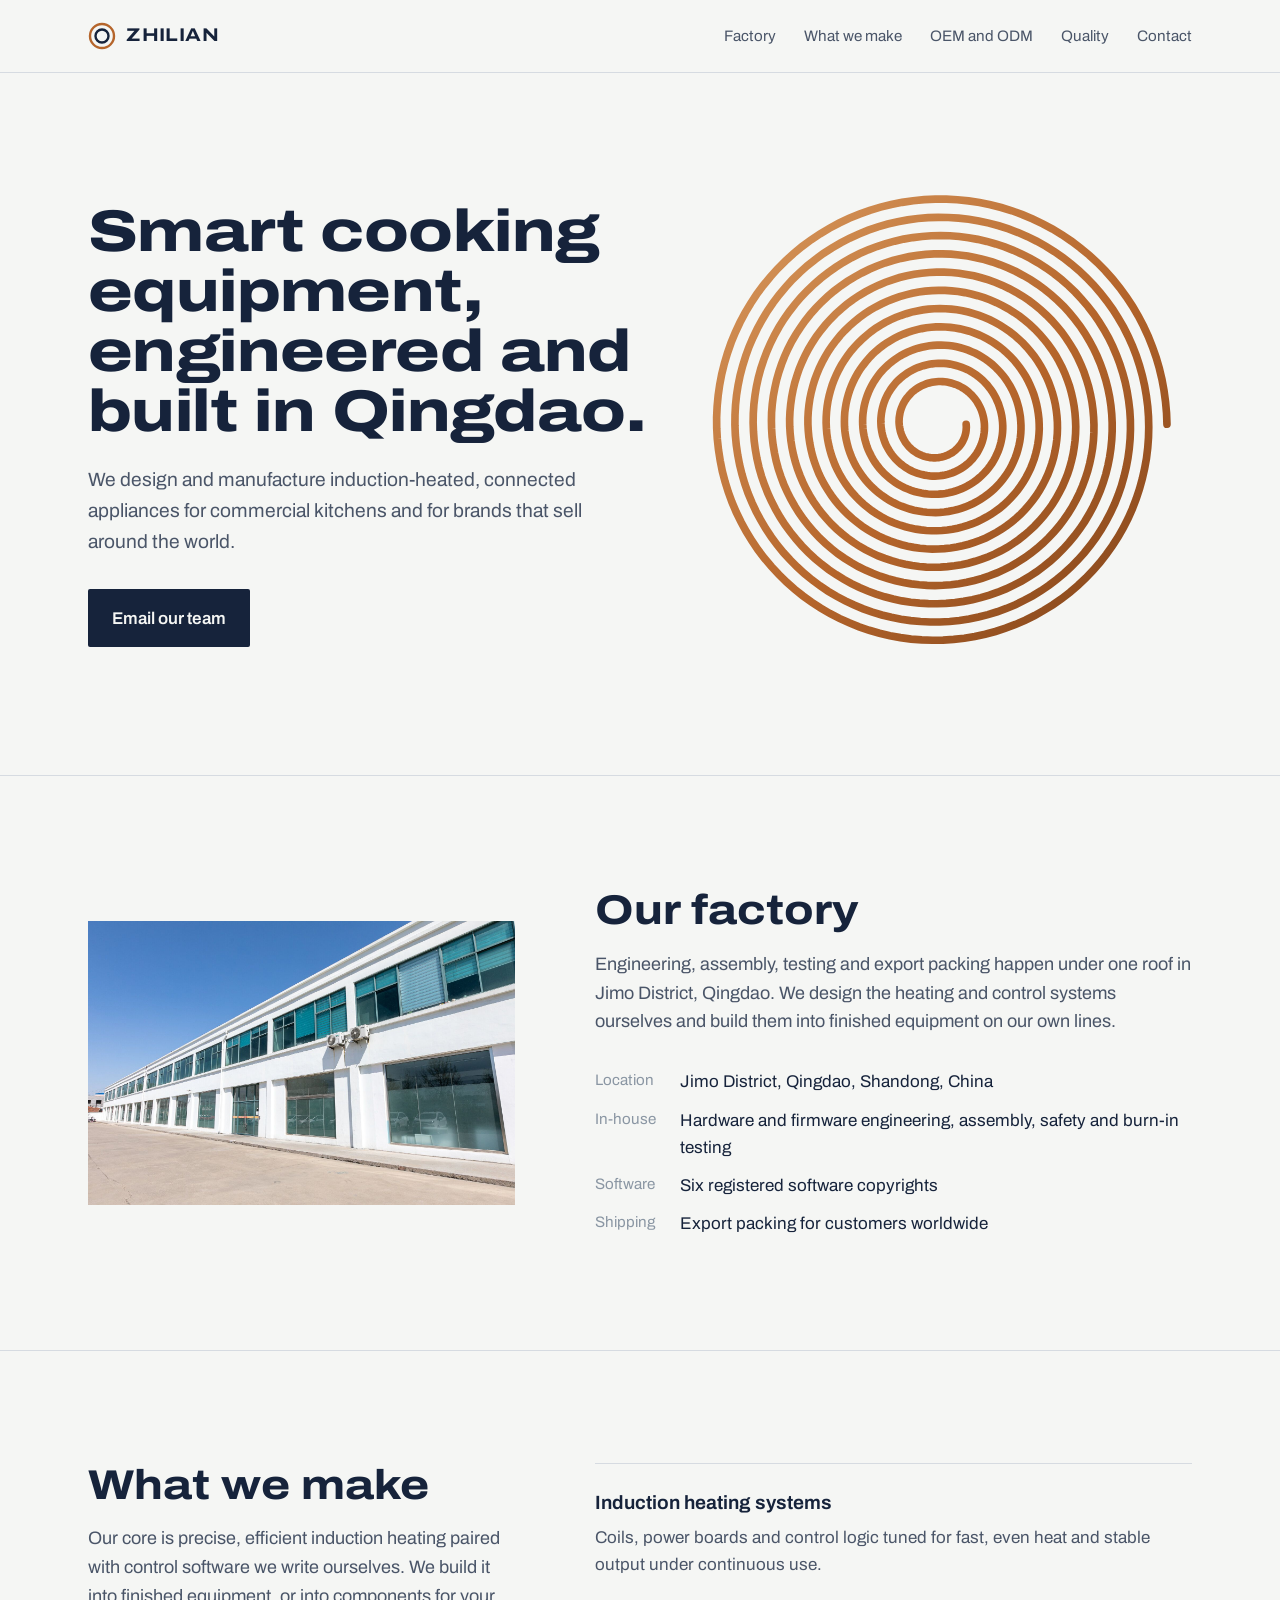
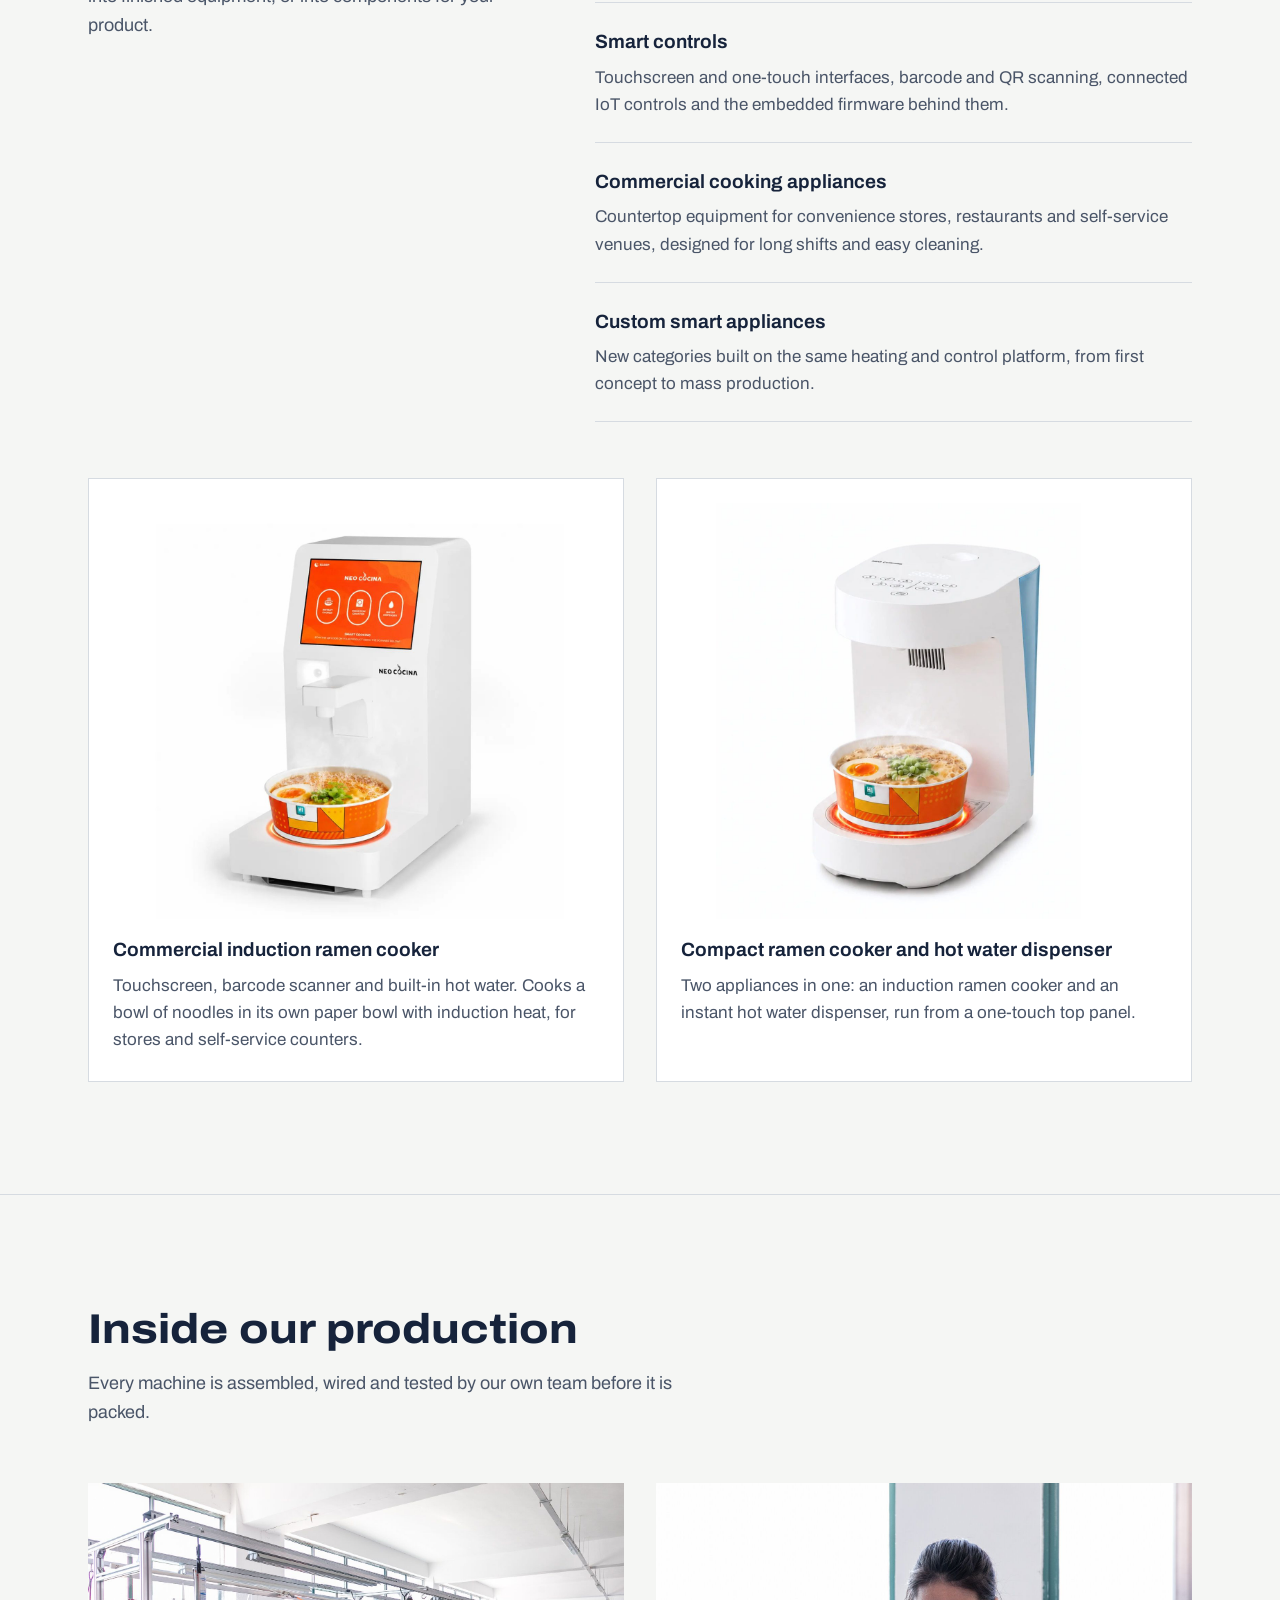
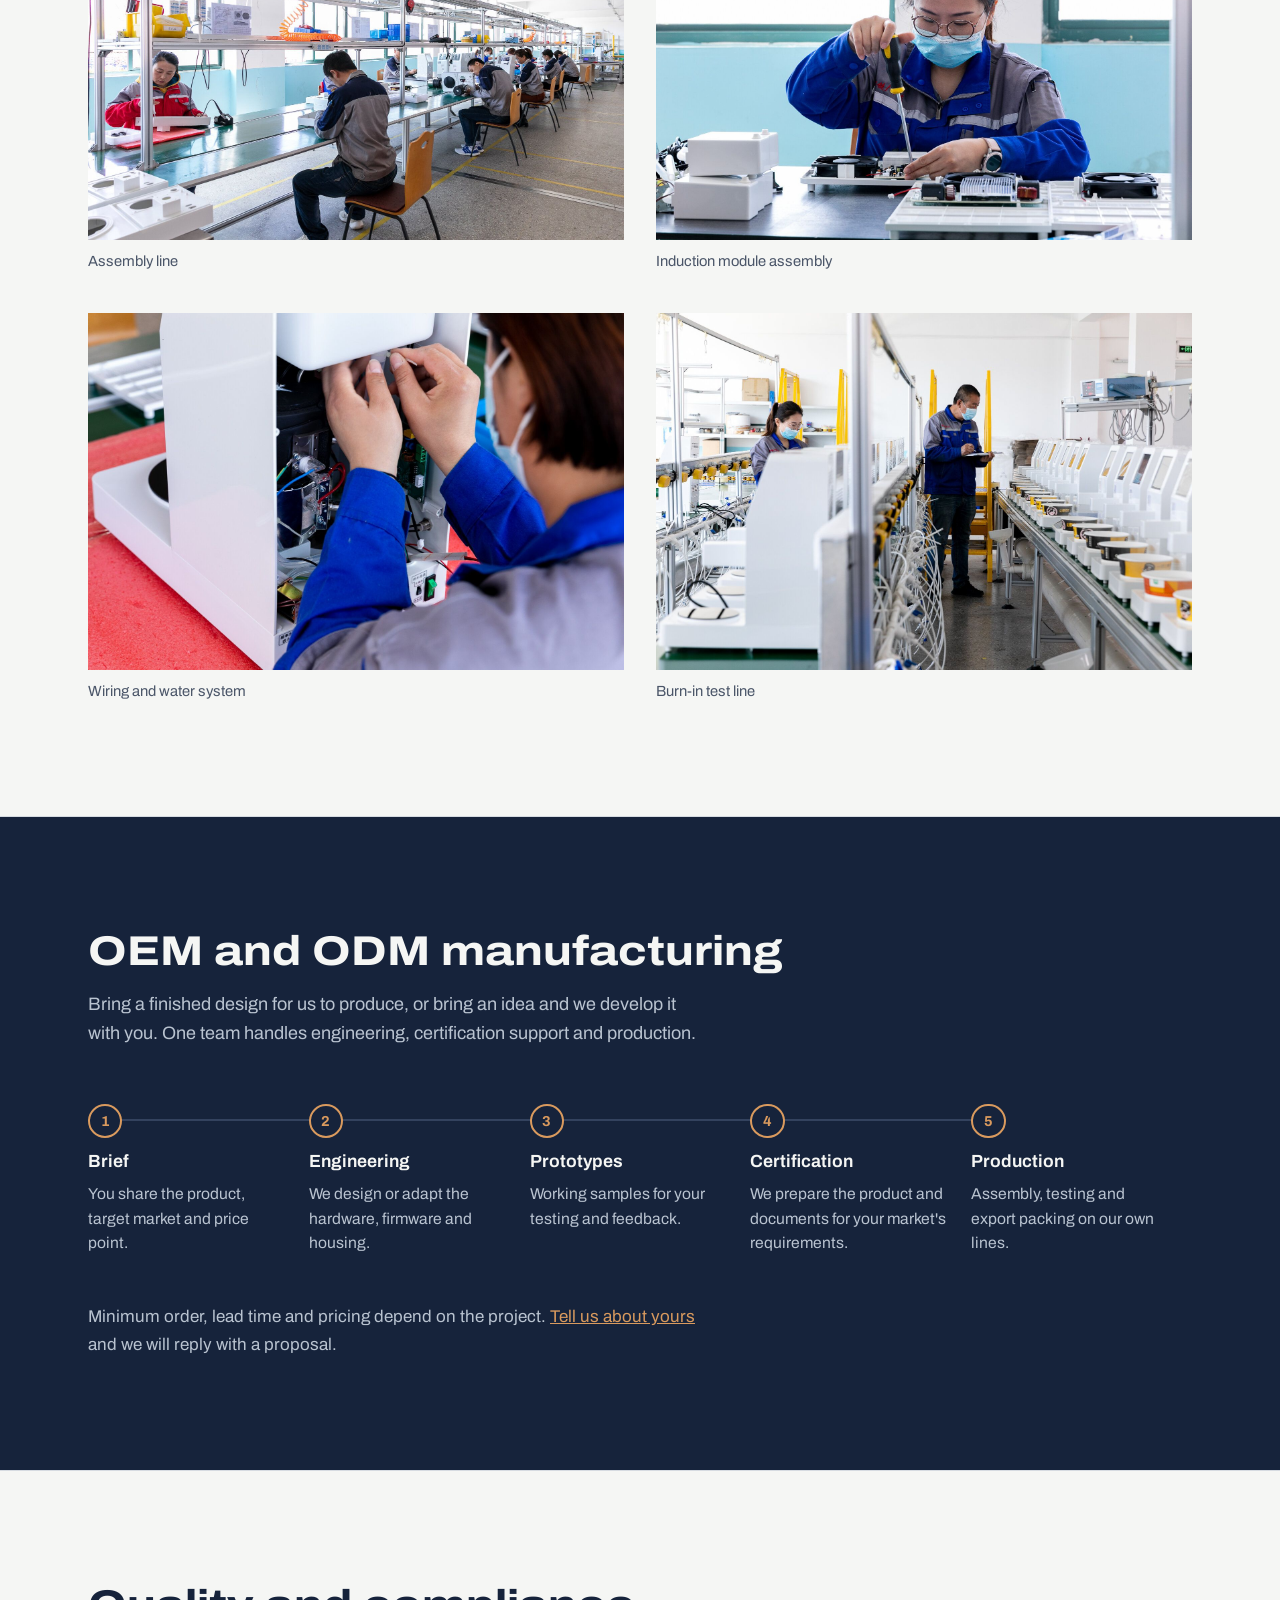
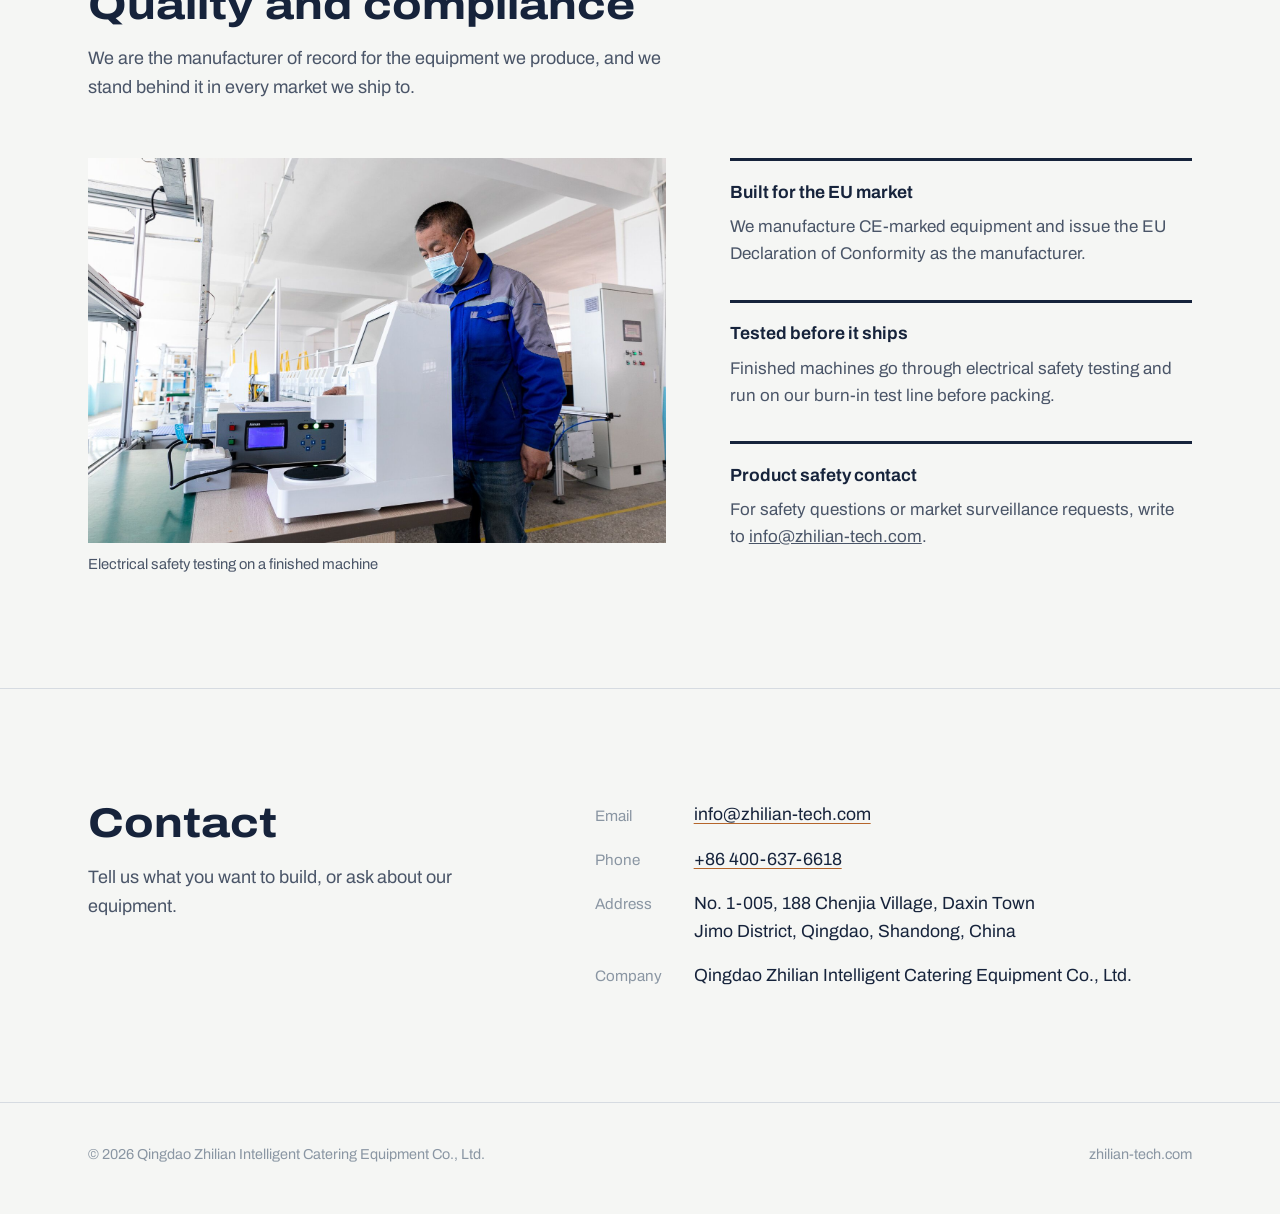
==== index.html @ d7919082 "Add factory, product and production photos; real address and phone Co-Authored-By: Claude Opus 5.5 <" ====
<!DOCTYPE html>
<html lang="en">
<head>
<meta charset="utf-8">
<meta name="viewport" content="width=device-width, initial-scale=1">
<title>Qingdao Zhilian | Smart cooking equipment manufacturer, OEM and ODM</title>
<meta name="description" content="Qingdao Zhilian designs and manufactures induction-heated, connected cooking equipment, with OEM and ODM production for brands worldwide.">
<link rel="icon" href="assets/favicon.svg" type="image/svg+xml">
<link rel="preload" href="assets/archivo-latin-wdth-normal.woff2" as="font" type="font/woff2" crossorigin>
<style>
@font-face{
  font-family:"Archivo";
  src:url("assets/archivo-latin-wdth-normal.woff2") format("woff2");
  font-weight:100 900; font-stretch:62% 125%; font-display:swap;
}
:root{
  --paper:#F5F6F4;
  --ink:#16233B;
  --ink-soft:#4A5568;
  --steel:#8A96A3;
  --line:#D6DBE1;
  --copper:#B5652B;
  --copper-light:#D99A5E;
  --measure:38rem;
}
*{box-sizing:border-box}
html{-webkit-text-size-adjust:100%}
body{
  margin:0; background:var(--paper); color:var(--ink);
  font-family:"Archivo",system-ui,sans-serif; font-size:1.0625rem; line-height:1.6;
  font-stretch:100%;
}
a{color:inherit}
a:focus-visible,button:focus-visible{outline:3px solid var(--copper); outline-offset:3px}
.wrap{max-width:72rem; margin:0 auto; padding:0 1.5rem}

/* header */
.site-head{border-bottom:1px solid var(--line)}
.site-head .wrap{display:flex; align-items:center; justify-content:space-between; gap:1rem; min-height:4.5rem}
.mark{display:flex; align-items:center; gap:.65rem; text-decoration:none; font-weight:700; font-stretch:118%; font-size:1.15rem; letter-spacing:.02em}
.mark svg{width:28px; height:28px}
.nav{display:flex; gap:1.75rem; font-size:.95rem}
.nav a{text-decoration:none; color:var(--ink-soft)}
.nav a:hover{color:var(--ink)}
@media (max-width:720px){ .nav{display:none} }

/* hero */
.hero{position:relative; overflow:hidden; border-bottom:1px solid var(--line)}
.hero .wrap{display:grid; grid-template-columns:minmax(0,1.1fr) minmax(0,1fr); align-items:center; gap:2rem; min-height:clamp(30rem,78vh,44rem); padding-top:3rem; padding-bottom:3rem}
.hero h1{
  margin:0 0 1.5rem; font-weight:800; font-stretch:122%;
  font-size:clamp(2.4rem,4.6vw,3.7rem); line-height:1.02; letter-spacing:-.01em;
}
.hero p{margin:0 0 2rem; max-width:31rem; font-size:1.2rem; color:var(--ink-soft)}
.btn{
  display:inline-block; padding:.95rem 1.5rem; background:var(--ink); color:var(--paper);
  text-decoration:none; font-weight:600; border-radius:2px;
}
.btn:hover{background:#0F1A2E}
.coil{width:100%; max-width:34rem; justify-self:end; aspect-ratio:1}
.coil path{stroke-dasharray:var(--len); stroke-dashoffset:0}
@media (prefers-reduced-motion:no-preference){
  .coil path{animation:wind 2.6s cubic-bezier(.6,.05,.25,1) both}
  @keyframes wind{from{stroke-dashoffset:var(--len)}}
}
@media (max-width:820px){
  .hero .wrap{grid-template-columns:1fr; min-height:0; padding-top:2.5rem}
  .coil{order:-1; max-width:15rem; justify-self:start}
}

/* sections */
section.block{padding:clamp(4rem,9vw,7rem) 0; border-bottom:1px solid var(--line)}
h2{margin:0 0 1rem; font-weight:750; font-stretch:115%; font-size:clamp(1.8rem,3.4vw,2.6rem); line-height:1.1}
.lede{margin:0; max-width:var(--measure); color:var(--ink-soft); font-size:1.125rem}
.split{display:grid; grid-template-columns:minmax(0,1fr) minmax(0,1.4fr); gap:3rem 5rem}
@media (max-width:820px){ .split{grid-template-columns:1fr} }

/* what we make */
.areas{list-style:none; margin:0; padding:0}
.areas li{padding:1.5rem 0; border-top:1px solid var(--line)}
.areas li:last-child{border-bottom:1px solid var(--line)}
.areas h3{margin:0 0 .35rem; font-size:1.2rem; font-weight:650}
.areas p{margin:0; color:var(--ink-soft); max-width:var(--measure)}

/* process: a real sequence, so it is numbered */
.dark{background:var(--ink); color:var(--paper); border-bottom:0}
.dark .lede{color:#B9C3D0}
.steps{list-style:none; counter-reset:s; margin:3.5rem 0 0; padding:0; display:grid; grid-template-columns:repeat(5,minmax(0,1fr)); gap:0}
.steps li{counter-increment:s; position:relative; padding:2.75rem 1.5rem 0 0}
.steps li::before{
  content:counter(s); position:absolute; top:0; left:0; width:1.9rem; height:1.9rem; border-radius:50%;
  border:2px solid var(--copper-light); color:var(--copper-light); font-weight:700; font-size:.9rem;
  display:grid; place-items:center; background:var(--ink); z-index:1;
}
.steps li::after{content:""; position:absolute; top:.95rem; left:1.9rem; right:0; height:2px; background:#33425E}
.steps li:last-child::after{display:none}
.steps h3{margin:0 0 .4rem; font-size:1.1rem; font-weight:650}
.steps p{margin:0; color:#B9C3D0; font-size:.98rem; line-height:1.55}
.note{margin:3rem 0 0; color:#B9C3D0; max-width:var(--measure)}
.note a{color:var(--copper-light)}
@media (max-width:900px){
  .steps{grid-template-columns:1fr}
  .steps li{padding:0 0 2rem 3.25rem}
  .steps li::after{top:1.9rem; left:.9rem; right:auto; width:2px; height:calc(100% - 1.9rem)}
}

/* quality */
.facts{display:grid; grid-template-columns:repeat(3,minmax(0,1fr)); gap:2.5rem; margin-top:3rem}
.facts div{border-top:3px solid var(--ink); padding-top:1.1rem}
.facts h3{margin:0 0 .4rem; font-size:1.1rem; font-weight:650}
.facts p{margin:0; color:var(--ink-soft)}
@media (max-width:820px){ .facts{grid-template-columns:1fr; gap:2rem} }

/* photos: every frame matches its source ratio, so nothing is cropped */
.photo{margin:0}
.photo img{display:block; width:100%; height:auto; aspect-ratio:3/2; object-fit:cover; background:#E3E7EB}
.photo figcaption{margin-top:.6rem; font-size:.92rem; color:var(--ink-soft)}
.site .split{align-items:center}
.kv{margin:2rem 0 0; display:grid; grid-template-columns:max-content 1fr; gap:.7rem 1.5rem; max-width:var(--measure)}
.kv dt{color:var(--steel); font-size:.95rem}
.kv dd{margin:0}

/* products */
.products{display:grid; grid-template-columns:repeat(2,minmax(0,1fr)); gap:2rem; margin-top:3.5rem}
.product{margin:0; background:#fff; border:1px solid var(--line); padding:1.5rem 1.5rem 1.75rem}
.product img{display:block; width:100%; height:auto; aspect-ratio:1/1; object-fit:contain; max-width:26rem; margin:0 auto}
.product h3{margin:1rem 0 .35rem; font-size:1.2rem; font-weight:650}
.product p{margin:0; color:var(--ink-soft)}
@media (max-width:720px){ .products{grid-template-columns:1fr} }

/* production gallery */
.gallery{display:grid; grid-template-columns:repeat(2,minmax(0,1fr)); gap:2.5rem 2rem; margin-top:3.5rem}
@media (max-width:720px){ .gallery{grid-template-columns:1fr; gap:2rem} }

.q-grid{display:grid; grid-template-columns:minmax(0,1.25fr) minmax(0,1fr); gap:3rem 4rem; margin-top:3.5rem; align-items:start}
.facts-stack{grid-template-columns:1fr; gap:2rem; margin-top:0}
@media (max-width:820px){ .q-grid{grid-template-columns:1fr} }

/* contact */
.contact dl{margin:0; display:grid; grid-template-columns:max-content 1fr; gap:1rem 2rem}
.contact dt{color:var(--steel); font-size:.95rem; padding-top:.15rem}
.contact dd{margin:0; font-size:1.1rem}
.contact dd a{text-decoration-color:var(--copper); text-underline-offset:3px}
.todo{background:#FFF3C4; padding:0 .25em; border-radius:2px}
@media (max-width:520px){ .contact dl{grid-template-columns:1fr; gap:.2rem} .contact dd{margin-bottom:1rem} }

.site-foot{padding:2.5rem 0 3rem; color:var(--steel); font-size:.9rem}
.site-foot .wrap{display:flex; flex-wrap:wrap; justify-content:space-between; gap:1rem}
</style>
</head>
<body>

<header class="site-head">
  <div class="wrap">
    <a class="mark" href="#top" aria-label="Zhilian home">
      <svg viewBox="0 0 28 28" aria-hidden="true"><circle cx="14" cy="14" r="12" fill="none" stroke="#B5652B" stroke-width="2.4"/><circle cx="14" cy="14" r="6.5" fill="none" stroke="#16233B" stroke-width="2.4"/></svg>
      ZHILIAN
    </a>
    <nav class="nav" aria-label="Main">
      <a href="#factory">Factory</a>
      <a href="#make">What we make</a>
      <a href="#oem">OEM and ODM</a>
      <a href="#quality">Quality</a>
      <a href="#contact">Contact</a>
    </nav>
  </div>
</header>

<main id="top">
  <section class="hero">
    <div class="wrap">
      <div>
        <h1>Smart cooking equipment, engineered and built in Qingdao.</h1>
        <p>We design and manufacture induction-heated, connected appliances for commercial kitchens and for brands that sell around the world.</p>
        <a class="btn" href="mailto:info@zhilian-tech.com?subject=Project%20inquiry">Email our team</a>
      </div>
      <svg class="coil" viewBox="0 0 600 600" role="img" aria-label="Copper induction coil">
        <defs>
          <linearGradient id="cu" x1="0" y1="0" x2="1" y2="1">
            <stop offset="0" stop-color="#D99A5E"/><stop offset=".55" stop-color="#B5652B"/><stop offset="1" stop-color="#7E4219"/>
          </linearGradient>
        </defs>
        <path d="M334.0 300.0 L334.1 301.7 L334.2 303.4 L334.1 305.1 L334.0 306.8 L333.8 308.5 L333.5 310.2 L333.1 311.9 L332.6 313.6 L332.1 315.3 L331.4 316.9 L330.7 318.5 L329.9 320.1 L329.0 321.7 L328.0 323.2 L327.0 324.6 L325.8 326.1 L324.6 327.4 L323.3 328.7 L322.0 330.0 L320.6 331.2 L319.1 332.3 L317.6 333.4 L316.0 334.3 L314.3 335.2 L312.6 336.1 L310.9 336.8 L309.1 337.5 L307.3 338.0 L305.4 338.5 L303.5 338.9 L301.6 339.2 L299.6 339.4 L297.7 339.5 L295.7 339.5 L293.8 339.4 L291.8 339.2 L289.8 338.9 L287.9 338.5 L285.9 338.1 L284.0 337.5 L282.1 336.8 L280.2 336.0 L278.4 335.1 L276.6 334.2 L274.8 333.1 L273.1 331.9 L271.4 330.7 L269.8 329.4 L268.3 327.9 L266.8 326.5 L265.4 324.9 L264.1 323.2 L262.8 321.5 L261.7 319.7 L260.6 317.9 L259.6 316.0 L258.7 314.0 L257.9 312.0 L257.2 310.0 L256.6 307.9 L256.1 305.7 L255.7 303.6 L255.4 301.4 L255.2 299.2 L255.1 297.0 L255.2 294.7 L255.3 292.5 L255.6 290.3 L256.0 288.1 L256.4 285.8 L257.0 283.7 L257.7 281.5 L258.6 279.3 L259.5 277.2 L260.5 275.2 L261.6 273.2 L262.9 271.2 L264.2 269.3 L265.7 267.5 L267.2 265.7 L268.8 264.0 L270.5 262.3 L272.3 260.8 L274.2 259.3 L276.1 258.0 L278.2 256.7 L280.3 255.5 L282.4 254.4 L284.6 253.5 L286.9 252.6 L289.2 251.8 L291.6 251.2 L294.0 250.7 L296.4 250.3 L298.9 250.0 L301.4 249.8 L303.8 249.8 L306.3 249.9 L308.8 250.1 L311.3 250.4 L313.8 250.9 L316.3 251.5 L318.7 252.2 L321.1 253.0 L323.5 253.9 L325.8 255.0 L328.1 256.2 L330.3 257.5 L332.5 258.9 L334.6 260.4 L336.6 262.1 L338.5 263.8 L340.4 265.6 L342.2 267.6 L343.9 269.6 L345.5 271.7 L347.0 273.9 L348.3 276.2 L349.6 278.5 L350.8 280.9 L351.8 283.4 L352.7 286.0 L353.5 288.5 L354.2 291.2 L354.7 293.8 L355.1 296.5 L355.4 299.3 L355.5 302.0 L355.5 304.7 L355.4 307.5 L355.1 310.3 L354.7 313.0 L354.2 315.7 L353.5 318.5 L352.7 321.1 L351.7 323.8 L350.6 326.4 L349.4 328.9 L348.1 331.4 L346.6 333.9 L345.0 336.2 L343.3 338.5 L341.5 340.7 L339.5 342.8 L337.5 344.9 L335.3 346.8 L333.0 348.6 L330.7 350.3 L328.2 351.9 L325.7 353.4 L323.1 354.8 L320.4 356.0 L317.7 357.1 L314.9 358.1 L312.1 358.9 L309.2 359.6 L306.2 360.1 L303.3 360.5 L300.3 360.8 L297.3 360.9 L294.2 360.9 L291.2 360.7 L288.2 360.3 L285.2 359.8 L282.2 359.2 L279.3 358.4 L276.3 357.5 L273.5 356.4 L270.6 355.2 L267.9 353.8 L265.2 352.3 L262.5 350.6 L260.0 348.8 L257.5 346.9 L255.1 344.9 L252.8 342.7 L250.6 340.5 L248.6 338.1 L246.6 335.6 L244.8 333.0 L243.1 330.3 L241.5 327.5 L240.0 324.7 L238.7 321.7 L237.6 318.7 L236.6 315.7 L235.7 312.6 L235.0 309.4 L234.4 306.2 L234.0 303.0 L233.8 299.7 L233.7 296.4 L233.8 293.1 L234.1 289.9 L234.5 286.6 L235.1 283.3 L235.8 280.1 L236.7 276.9 L237.8 273.7 L239.0 270.6 L240.4 267.6 L241.9 264.6 L243.6 261.7 L245.4 258.8 L247.4 256.1 L249.5 253.4 L251.7 250.8 L254.1 248.4 L256.6 246.1 L259.2 243.9 L261.9 241.8 L264.8 239.8 L267.7 238.0 L270.7 236.3 L273.8 234.8 L277.0 233.4 L280.3 232.2 L283.6 231.2 L287.0 230.3 L290.5 229.6 L293.9 229.0 L297.4 228.6 L301.0 228.4 L304.5 228.4 L308.1 228.5 L311.6 228.8 L315.1 229.3 L318.6 230.0 L322.1 230.9 L325.6 231.9 L329.0 233.1 L332.3 234.4 L335.6 235.9 L338.8 237.6 L341.9 239.5 L345.0 241.5 L347.9 243.7 L350.7 246.0 L353.5 248.4 L356.1 251.0 L358.6 253.7 L360.9 256.6 L363.1 259.5 L365.2 262.6 L367.1 265.8 L368.9 269.1 L370.4 272.5 L371.9 275.9 L373.1 279.5 L374.2 283.1 L375.1 286.7 L375.9 290.4 L376.4 294.2 L376.8 297.9 L377.0 301.7 L377.0 305.5 L376.8 309.3 L376.4 313.2 L375.8 316.9 L375.0 320.7 L374.1 324.4 L372.9 328.1 L371.6 331.8 L370.1 335.3 L368.4 338.8 L366.6 342.2 L364.5 345.6 L362.3 348.8 L360.0 351.9 L357.5 354.9 L354.8 357.8 L352.0 360.6 L349.0 363.2 L346.0 365.7 L342.8 368.0 L339.4 370.2 L336.0 372.2 L332.4 374.1 L328.8 375.7 L325.1 377.2 L321.3 378.5 L317.4 379.7 L313.5 380.6 L309.5 381.3 L305.5 381.9 L301.5 382.2 L297.4 382.3 L293.3 382.3 L289.3 382.0 L285.2 381.6 L281.2 380.9 L277.1 380.0 L273.2 379.0 L269.2 377.7 L265.4 376.2 L261.6 374.6 L257.9 372.7 L254.2 370.7 L250.7 368.5 L247.3 366.1 L244.0 363.6 L240.8 360.8 L237.7 358.0 L234.8 354.9 L232.0 351.7 L229.4 348.4 L227.0 345.0 L224.7 341.4 L222.6 337.7 L220.7 333.9 L218.9 330.0 L217.4 326.0 L216.1 322.0 L214.9 317.8 L214.0 313.6 L213.2 309.4 L212.7 305.1 L212.4 300.8 L212.3 296.5 L212.4 292.1 L212.7 287.8 L213.3 283.5 L214.0 279.2 L215.0 274.9 L216.2 270.7 L217.6 266.5 L219.2 262.4 L221.0 258.4 L223.0 254.5 L225.2 250.6 L227.6 246.9 L230.2 243.3 L232.9 239.8 L235.9 236.4 L239.0 233.2 L242.2 230.2 L245.6 227.3 L249.2 224.5 L252.9 222.0 L256.7 219.6 L260.7 217.4 L264.7 215.4 L268.9 213.6 L273.1 212.0 L277.5 210.6 L281.9 209.5 L286.4 208.5 L290.9 207.8 L295.4 207.3 L300.0 207.0 L304.6 206.9 L309.2 207.1 L313.8 207.5 L318.4 208.1 L322.9 209.0 L327.4 210.1 L331.9 211.4 L336.3 212.9 L340.6 214.7 L344.9 216.6 L349.0 218.8 L353.1 221.2 L357.0 223.7 L360.8 226.5 L364.5 229.5 L368.0 232.6 L371.3 236.0 L374.5 239.5 L377.6 243.1 L380.4 246.9 L383.1 250.9 L385.6 254.9 L387.8 259.1 L389.9 263.5 L391.8 267.9 L393.4 272.4 L394.8 277.0 L396.0 281.7 L396.9 286.4 L397.7 291.2 L398.1 296.0 L398.4 300.9 L398.4 305.7 L398.2 310.6 L397.7 315.5 L397.0 320.3 L396.0 325.1 L394.8 329.9 L393.4 334.6 L391.7 339.2 L389.8 343.8 L387.7 348.2 L385.4 352.6 L382.8 356.8 L380.0 360.9 L377.1 364.9 L373.9 368.8 L370.5 372.4 L367.0 376.0 L363.2 379.3 L359.3 382.5 L355.3 385.4 L351.1 388.2 L346.8 390.8 L342.3 393.1 L337.7 395.2 L333.0 397.2 L328.2 398.8 L323.4 400.3 L318.4 401.5 L313.4 402.4 L308.3 403.1 L303.3 403.6 L298.1 403.8 L293.0 403.7 L287.9 403.4 L282.8 402.9 L277.7 402.0 L272.6 401.0 L267.6 399.7 L262.7 398.1 L257.8 396.3 L253.0 394.3 L248.4 392.0 L243.8 389.5 L239.4 386.7 L235.0 383.7 L230.9 380.6 L226.9 377.2 L223.0 373.6 L219.4 369.8 L215.9 365.9 L212.6 361.7 L209.5 357.4 L206.7 353.0 L204.0 348.4 L201.6 343.6 L199.4 338.8 L197.4 333.8 L195.7 328.8 L194.3 323.6 L193.1 318.4 L192.1 313.1 L191.4 307.8 L191.0 302.4 L190.9 297.1 L191.0 291.7 L191.3 286.3 L192.0 280.9 L192.9 275.6 L194.1 270.3 L195.5 265.0 L197.2 259.8 L199.2 254.7 L201.4 249.7 L203.8 244.9 L206.5 240.1 L209.4 235.4 L212.6 231.0 L216.0 226.6 L219.6 222.4 L223.4 218.4 L227.4 214.6 L231.6 211.0 L236.0 207.6 L240.5 204.4 L245.3 201.5 L250.1 198.7 L255.1 196.2 L260.2 194.0 L265.4 192.0 L270.8 190.3 L276.2 188.8 L281.7 187.6 L287.2 186.6 L292.8 186.0 L298.5 185.6 L304.1 185.5 L309.8 185.7 L315.4 186.1 L321.1 186.9 L326.7 187.9 L332.2 189.2 L337.7 190.7 L343.1 192.6 L348.4 194.7 L353.6 197.0 L358.7 199.7 L363.7 202.5 L368.5 205.7 L373.2 209.0 L377.7 212.6 L382.1 216.5 L386.2 220.5 L390.2 224.7 L393.9 229.2 L397.4 233.8 L400.7 238.6 L403.8 243.6 L406.6 248.7 L409.1 253.9 L411.4 259.3 L413.5 264.8 L415.2 270.4 L416.7 276.1 L417.9 281.9 L418.8 287.7 L419.5 293.6 L419.8 299.5 L419.9 305.4 L419.6 311.3 L419.1 317.2 L418.2 323.1 L417.1 329.0 L415.7 334.7 L414.0 340.5 L412.0 346.1 L409.8 351.7 L407.2 357.1 L404.4 362.4 L401.4 367.6 L398.0 372.6 L394.5 377.4 L390.7 382.1 L386.6 386.6 L382.4 390.9 L377.9 395.0 L373.2 398.9 L368.3 402.5 L363.3 405.9 L358.0 409.0 L352.7 411.9 L347.1 414.5 L341.5 416.9 L335.7 418.9 L329.8 420.7 L323.9 422.2 L317.8 423.4 L311.8 424.3 L305.6 424.9 L299.4 425.2 L293.3 425.2 L287.1 424.9 L280.9 424.2 L274.8 423.3 L268.7 422.1 L262.6 420.5 L256.7 418.7 L250.8 416.6 L245.0 414.2 L239.4 411.5 L233.9 408.5 L228.5 405.2 L223.3 401.7 L218.3 397.9 L213.4 393.9 L208.8 389.6 L204.3 385.1 L200.1 380.4 L196.1 375.5 L192.4 370.3 L188.9 365.0 L185.7 359.6 L182.7 353.9 L180.0 348.1 L177.7 342.2 L175.6 336.2 L173.8 330.0 L172.3 323.8 L171.1 317.5 L170.2 311.1 L169.7 304.7 L169.4 298.2 L169.5 291.8 L169.9 285.3 L170.6 278.9 L171.6 272.5 L173.0 266.2 L174.7 259.9 L176.6 253.7 L178.9 247.6 L181.5 241.6 L184.4 235.8 L187.5 230.0 L191.0 224.5 L194.7 219.1 L198.7 213.9 L203.0 208.9 L207.5 204.1 L212.2 199.5 L217.2 195.2 L222.3 191.1 L227.7 187.2 L233.3 183.6 L239.0 180.3 L244.9 177.3 L251.0 174.6 L257.2 172.2 L263.5 170.1 L269.9 168.2 L276.4 166.8 L283.0 165.6 L289.7 164.7 L296.3 164.2 L303.1 164.0 L309.8 164.2 L316.5 164.7 L323.2 165.5 L329.8 166.6 L336.4 168.1 L342.9 169.9 L349.3 172.0 L355.7 174.5 L361.9 177.2 L367.9 180.3 L373.9 183.6 L379.6 187.3 L385.2 191.2 L390.6 195.4 L395.7 199.9 L400.7 204.6 L405.4 209.6 L409.8 214.8 L414.1 220.2 L418.0 225.9 L421.7 231.7 L425.0 237.7 L428.1 243.9 L430.9 250.2 L433.3 256.7 L435.5 263.3 L437.3 270.0 L438.8 276.7 L439.9 283.6 L440.7 290.5 L441.2 297.5 L441.3 304.4 L441.1 311.4 L440.5 318.4 L439.6 325.3 L438.3 332.2 L436.8 339.1 L434.8 345.8 L432.5 352.5 L430.0 359.0 L427.0 365.4 L423.8 371.7 L420.2 377.8 L416.4 383.8 L412.2 389.5 L407.8 395.1 L403.1 400.4 L398.2 405.5 L392.9 410.3 L387.5 414.9 L381.8 419.2 L375.9 423.3 L369.8 427.0 L363.5 430.4 L357.1 433.6 L350.5 436.4 L343.7 438.9 L336.9 441.0 L329.9 442.8 L322.9 444.3 L315.7 445.4 L308.5 446.2 L301.3 446.6 L294.1 446.7 L286.8 446.4 L279.6 445.7 L272.4 444.7 L265.3 443.3 L258.2 441.6 L251.2 439.5 L244.3 437.1 L237.5 434.3 L230.9 431.2 L224.4 427.8 L218.1 424.0 L212.0 420.0 L206.1 415.6 L200.4 411.0 L194.9 406.0 L189.7 400.8 L184.7 395.4 L180.0 389.7 L175.6 383.7 L171.5 377.6 L167.6 371.2 L164.1 364.7 L160.9 358.0 L158.1 351.1 L155.6 344.1 L153.4 336.9 L151.6 329.7 L150.2 322.4 L149.1 315.0 L148.4 307.5 L148.0 300.0 L148.0 292.5 L148.4 285.0 L149.2 277.5 L150.3 270.0 L151.8 262.7 L153.7 255.3 L155.9 248.1 L158.5 241.0 L161.4 234.0 L164.7 227.2 L168.3 220.5 L172.2 214.0 L176.5 207.7 L181.1 201.6 L185.9 195.7 L191.1 190.1 L196.5 184.8 L202.3 179.7 L208.2 174.8 L214.4 170.3 L220.8 166.1 L227.4 162.2 L234.3 158.7 L241.3 155.4 L248.4 152.6 L255.7 150.0 L263.1 147.9 L270.6 146.1 L278.2 144.6 L285.9 143.6 L293.7 142.9 L301.4 142.6 L309.2 142.7 L317.0 143.2 L324.7 144.0 L332.4 145.3 L340.0 146.9 L347.6 148.9 L355.1 151.3 L362.4 154.0 L369.6 157.1 L376.6 160.6 L383.5 164.4 L390.2 168.6 L396.7 173.0 L402.9 177.8 L409.0 182.9 L414.7 188.3 L420.2 194.0 L425.4 200.0 L430.3 206.2 L435.0 212.6 L439.3 219.3 L443.2 226.2 L446.8 233.3 L450.1 240.6 L453.0 248.0 L455.6 255.6 L457.7 263.3 L459.5 271.1 L460.9 278.9 L461.9 286.9 L462.5 294.9 L462.8 302.9 L462.6 311.0 L462.0 319.0 L461.0 327.0 L459.7 334.9 L457.9 342.8 L455.8 350.6 L453.3 358.3 L450.3 365.9 L447.1 373.3 L443.4 380.5 L439.4 387.6 L435.1 394.5 L430.4 401.1 L425.3 407.5 L420.0 413.7 L414.4 419.6 L408.4 425.2 L402.2 430.6 L395.8 435.6 L389.0 440.3 L382.1 444.7 L374.9 448.7 L367.6 452.4 L360.0 455.7 L352.3 458.6 L344.5 461.1 L336.5 463.3 L328.4 465.1 L320.3 466.4 L312.0 467.4 L303.8 468.0 L295.5 468.1 L287.2 467.9 L278.9 467.2 L270.6 466.1 L262.4 464.6 L254.3 462.7 L246.3 460.4 L238.4 457.7 L230.6 454.7 L223.0 451.2 L215.5 447.4 L208.2 443.2 L201.2 438.6 L194.4 433.7 L187.8 428.4 L181.5 422.9 L175.4 417.0 L169.7 410.8 L164.2 404.3 L159.1 397.6 L154.3 390.6 L149.9 383.4 L145.8 376.0 L142.1 368.3 L138.8 360.5 L135.8 352.5 L133.2 344.4 L131.1 336.2 L129.3 327.8 L128.0 319.4 L127.1 310.9 L126.6 302.3 L126.5 293.8 L126.9 285.2 L127.7 276.7 L128.9 268.1 L130.5 259.7 L132.5 251.3 L135.0 243.1 L137.8 234.9 L141.1 226.9 L144.7 219.1 L148.7 211.5 L153.2 204.0 L157.9 196.8 L163.1 189.8 L168.6 183.1 L174.4 176.6 L180.5 170.4 L186.9 164.6 L193.6 159.0 L200.6 153.8 L207.9 148.9 L215.4 144.4 L223.1 140.3 L231.0 136.5 L239.1 133.1 L247.3 130.2 L255.7 127.6 L264.3 125.5 L272.9 123.8 L281.6 122.5 L290.4 121.6 L299.2 121.2 L308.0 121.2 L316.9 121.7 L325.7 122.5 L334.4 123.9 L343.1 125.6 L351.7 127.8 L360.2 130.4 L368.6 133.4 L376.8 136.8 L384.8 140.7 L392.7 144.9 L400.3 149.5 L407.7 154.5 L414.8 159.9 L421.7 165.6 L428.3 171.7 L434.6 178.0 L440.6 184.7 L446.3 191.7 L451.6 199.0 L456.5 206.5 L461.1 214.2 L465.3 222.2 L469.1 230.4 L472.5 238.8 L475.4 247.3 L478.0 256.0 L480.1 264.8 L481.8 273.7 L483.0 282.7 L483.8 291.7 L484.2 300.8 L484.1 309.9 L483.6 319.0 L482.6 328.1 L481.1 337.1 L479.2 346.0 L476.9 354.9 L474.1 363.6 L470.9 372.2 L467.3 380.6 L463.3 388.8 L458.9 396.9 L454.0 404.7 L448.8 412.2 L443.2 419.6 L437.3 426.6 L431.0 433.3 L424.3 439.8 L417.4 445.9 L410.2 451.6 L402.6 457.0 L394.8 462.0 L386.8 466.7 L378.5 470.9 L370.1 474.7 L361.4 478.1 L352.6 481.1 L343.7 483.6 L334.6 485.7 L325.4 487.4 L316.1 488.6 L306.8 489.3 L297.4 489.6 L288.1 489.4 L278.7 488.7 L269.4 487.6 L260.2 486.0 L251.0 484.0 L241.9 481.5 L233.0 478.6 L224.2 475.2 L215.5 471.4 L207.1 467.2 L198.9 462.6 L190.9 457.5 L183.1 452.1 L175.7 446.2 L168.5 440.0 L161.6 433.5 L155.1 426.6 L148.9 419.4 L143.0 411.9 L137.5 404.1 L132.5 396.1 L127.8 387.8 L123.5 379.2 L119.6 370.5 L116.2 361.5 L113.2 352.4 L110.7 343.2 L108.7 333.8 L107.1 324.4 L105.9 314.8 L105.3 305.2 L105.1 295.6 L105.3 286.0 L106.1 276.4 L107.3 266.8 L109.1 257.3 L111.2 247.9 L113.9 238.6 L117.0 229.4 L120.5 220.4 L124.5 211.6 L128.9 202.9 L133.8 194.5 L139.1 186.4 L144.7 178.5 L150.8 170.8 L157.2 163.5 L164.0 156.5 L171.2 149.8 L178.6 143.5 L186.4 137.6 L194.5 132.0 L202.8 126.9 L211.4 122.2 L220.2 117.8 L229.2 114.0 L238.4 110.5 L247.8 107.6 L257.3 105.1 L267.0 103.0 L276.7 101.5 L286.5 100.4 L296.4 99.8 L306.3 99.7 L316.2 100.1 L326.0 101.0 L335.9 102.3 L345.6 104.2 L355.3 106.5 L364.8 109.3 L374.2 112.6 L383.4 116.3 L392.5 120.5 L401.3 125.2 L409.9 130.2 L418.2 135.7 L426.3 141.6 L434.1 147.9 L441.5 154.6 L448.7 161.6 L455.4 169.0 L461.8 176.8 L467.9 184.8 L473.5 193.2 L478.7 201.8 L483.5 210.6 L487.8 219.7 L491.7 229.0 L495.1 238.5 L498.1 248.2 L500.6 258.0 L502.6 267.9 L504.1 277.9 L505.1 288.0 L505.6 298.2 L505.6 308.3 L505.1 318.5 L504.1 328.6 L502.6 338.7 L500.6 348.6 L498.2 358.5 L495.2 368.3 L491.7 377.9 L487.8 387.3 L483.4 396.6 L478.6 405.6 L473.3 414.4 L467.6 422.9 L461.4 431.1 L454.9 439.0 L448.0 446.6 L440.6 453.9 L433.0 460.8 L425.0 467.3 L416.7 473.4 L408.1 479.1 L399.2 484.3 L390.0 489.1 L380.7 493.5 L371.1 497.4 L361.3 500.8 L351.3 503.8 L341.3 506.2 L331.1 508.2 L320.8 509.6 L310.4 510.6 L300.0 511.0 L289.6 510.9 L279.2 510.3 L268.8 509.2 L258.5 507.6 L248.2 505.4 L238.1 502.8 L228.1 499.6 L218.3 496.0 L208.7 491.9 L199.2 487.3 L190.0 482.2 L181.1 476.7 L172.4 470.8 L164.0 464.4 L155.9 457.6 L148.2 450.4 L140.9 442.9 L133.9 434.9 L127.3 426.7 L121.1 418.1 L115.3 409.2 L110.0 400.0 L105.2 390.6 L100.8 381.0 L96.9 371.1 L93.4 361.0 L90.5 350.8 L88.1 340.4 L86.2 329.9 L84.8 319.4 L84.0 308.7 L83.6 298.1 L83.8 287.4 L84.5 276.7 L85.8 266.1 L87.5 255.5 L89.8 245.0 L92.6 234.7 L96.0 224.5 L99.8 214.4 L104.1 204.6 L108.9 194.9 L114.2 185.5 L119.9 176.4 L126.1 167.6 L132.7 159.1 L139.7 150.9 L147.2 143.0 L155.0 135.5 L163.2 128.4 L171.7 121.8 L180.6 115.5 L189.7 109.7 L199.2 104.3 L208.9 99.4 L218.9 95.0 L229.0 91.1 L239.4 87.7 L249.9 84.8 L260.5 82.4 L271.3 80.6 L282.1 79.3 L293.0 78.5 L304.0 78.2 L314.9 78.5 L325.9 79.4 L336.7 80.8 L347.6 82.7 L358.3 85.1 L368.8 88.1 L379.3 91.6 L389.5 95.6 L399.6 100.1 L409.4 105.1 L419.0 110.6 L428.3 116.6 L437.3 123.0 L446.0 129.9 L454.3 137.2 L462.3 144.9 L469.8 153.0 L477.0 161.4 L483.8 170.2 L490.1 179.4 L496.0 188.8 L501.4 198.5 L506.3 208.5 L510.7 218.8 L514.6 229.2 L518.0 239.8 L520.9 250.6 L523.2 261.6 L525.0 272.6 L526.3 283.7 L527.0 294.9 L527.1 306.1 L526.7 317.3 L525.7 328.5 L524.2 339.6 L522.1 350.7 L519.5 361.6 L516.4 372.5 L512.7 383.1 L508.5 393.6 L503.8 403.8 L498.5 413.8 L492.8 423.6 L486.6 433.1 L480.0 442.2 L472.9 451.0 L465.3 459.5 L457.4 467.6 L449.0 475.3 L440.3 482.5 L431.2 489.4 L421.8 495.8 L412.1 501.7 L402.0 507.1 L391.8 512.1 L381.2 516.5 L370.5 520.4 L359.6 523.8 L348.5 526.6 L337.3 528.9 L326.0 530.6 L314.6 531.8 L303.1 532.4 L291.7 532.4 L280.2 531.9 L268.7 530.8 L257.4 529.1 L246.1 526.9 L234.9 524.2 L223.8 520.8 L213.0 517.0 L202.3 512.5 L191.9 507.6 L181.7 502.2 L171.7 496.2 L162.1 489.8 L152.8 482.9 L143.8 475.5 L135.3 467.7 L127.1 459.5 L119.3 450.9 L111.9 441.9 L105.0 432.5 L98.5 422.8 L92.6 412.8 L87.1 402.5 L82.2 392.0 L77.7 381.2 L73.8 370.1 L70.5 358.9 L67.7 347.6 L65.5 336.1 L63.8 324.5 L62.7 312.8 L62.2 301.1 L62.3 289.3 L62.9 277.6 L64.1 265.9 L65.9 254.3 L68.3 242.7 L71.3 231.3 L74.8 220.1 L78.8 209.0 L83.5 198.1 L88.6 187.5 L94.3 177.1 L100.4 167.0 L107.1 157.2 L114.3 147.7 L121.9 138.7 L129.9 129.9 L138.4 121.6 L147.3 113.7 L156.6 106.3 L166.2 99.3 L176.2 92.8 L186.5 86.8 L197.1 81.3 L208.0 76.4 L219.0 71.9 L230.3 68.0 L241.8 64.7 L253.5 62.0 L265.3 59.8 L277.1 58.2 L289.1 57.2 L301.1 56.8 L313.1 57.0 L325.1 57.8 L337.0 59.1 L348.9 61.1 L360.7 63.6 L372.3 66.7 L383.8 70.4 L395.1 74.7 L406.2 79.5 L417.0 84.9 L427.6 90.8 L437.8 97.2 L447.8 104.1 L457.4 111.5 L466.6 119.4 L475.4 127.7 L483.8 136.4 L491.8 145.6 L499.3 155.2 L506.4 165.1 L512.9 175.4 L519.0 185.9 L524.5 196.8 L529.5 208.0 L533.9 219.3 L537.7 230.9 L541.0 242.7 L543.7 254.6 L545.8 266.7 L547.4 278.9 L548.3 291.1 L548.6 303.3 L548.3 315.6 L547.4 327.9 L545.9 340.1 L543.7 352.2 L541.0 364.2 L537.7 376.1 L533.8 387.8 L529.4 399.3 L524.4 410.5 L518.8 421.6 L512.7 432.3 L506.0 442.7 L498.8 452.8 L491.2 462.6 L483.1 471.9 L474.5 480.8 L465.4 489.4 L456.0 497.4 L446.2 505.0 L436.0 512.1 L425.4 518.7 L414.5 524.8 L403.4 530.3 L391.9 535.3 L380.3 539.7 L368.4 543.6 L356.3 546.8 L344.1 549.4 L331.8 551.5 L319.3 552.9 L306.8 553.7 L294.3 553.9 L281.8 553.5 L269.3 552.5 L256.8 550.8 L244.4 548.5 L232.2 545.6 L220.1 542.2 L208.2 538.1 L196.5 533.4 L185.0 528.2 L173.8 522.4 L162.9 516.0 L152.3 509.1 L142.1 501.7 L132.2 493.8 L122.7 485.4 L113.7 476.5 L105.1 467.2 L96.9 457.5 L89.2 447.4 L82.1 436.9 L75.5 426.1 L69.4 414.9 L63.8 403.5 L58.8 391.7 L54.4 379.8 L50.6 367.6 L47.4 355.3 L44.9 342.8 L42.9 330.1 L41.5 317.4 L40.8 304.7 L40.7 291.9 L41.3 279.1 L42.5 266.3 L44.3 253.6 L46.7 241.0 L49.8 228.5 L53.5 216.2 L57.7 204.1 L62.6 192.2 L68.1 180.5 L74.1 169.1 L80.7 158.0 L87.8 147.3 L95.5 136.9 L103.7 126.9 L112.3 117.3 L121.5 108.2 L131.0 99.4 L141.0 91.2 L151.4 83.5 L162.2 76.3 L173.3 69.6 L184.8 63.5 L196.5 57.9 L208.5 53.0 L220.8 48.6 L233.3 44.8 L245.9 41.7 L258.7 39.2 L271.6 37.3 L284.6 36.0 L297.6 35.4 L310.7 35.4 L323.7 36.1 L336.8 37.5 L349.7 39.4 L362.5 42.0 L375.2 45.3 L387.8 49.1 L400.1 53.6 L412.2 58.7 L424.1 64.4 L435.6 70.6 L446.9 77.5 L457.8 84.9 L468.3 92.8 L478.5 101.2 L488.2 110.1 L497.4 119.5 L506.2 129.4 L514.5 139.7 L522.3 150.4 L529.6 161.4 L536.3 172.9 L542.4 184.6 L548.0 196.6 L552.9 208.9 L557.3 221.5 L561.0 234.2 L564.1 247.2 L566.5 260.2 L568.3 273.4 L569.5 286.7 L570.0 300.0" fill="none" stroke="url(#cu)" stroke-width="9" stroke-linecap="round" pathLength="1000" style="--len:1000"/>
      </svg>
    </div>
  </section>

  <section class="block site" id="factory">
    <div class="wrap split">
      <figure class="photo">
        <img src="assets/img/factory-exterior.jpg" width="1600" height="1067" alt="Two-storey white factory building with long rows of windows under a clear sky">
      </figure>
      <div>
        <h2>Our factory</h2>
        <p class="lede">Engineering, assembly, testing and export packing happen under one roof in Jimo District, Qingdao. We design the heating and control systems ourselves and build them into finished equipment on our own lines.</p>
        <dl class="kv">
          <dt>Location</dt><dd>Jimo District, Qingdao, Shandong, China</dd>
          <dt>In-house</dt><dd>Hardware and firmware engineering, assembly, safety and burn-in testing</dd>
          <dt>Software</dt><dd>Six registered software copyrights</dd>
          <dt>Shipping</dt><dd>Export packing for customers worldwide</dd>
        </dl>
      </div>
    </div>
  </section>

  <section class="block" id="make">
    <div class="wrap split">
      <div>
        <h2>What we make</h2>
        <p class="lede">Our core is precise, efficient induction heating paired with control software we write ourselves. We build it into finished equipment, or into components for your product.</p>
      </div>
      <ul class="areas">
        <li>
          <h3>Induction heating systems</h3>
          <p>Coils, power boards and control logic tuned for fast, even heat and stable output under continuous use.</p>
        </li>
        <li>
          <h3>Smart controls</h3>
          <p>Touchscreen and one-touch interfaces, barcode and QR scanning, connected IoT controls and the embedded firmware behind them.</p>
        </li>
        <li>
          <h3>Commercial cooking appliances</h3>
          <p>Countertop equipment for convenience stores, restaurants and self-service venues, designed for long shifts and easy cleaning.</p>
        </li>
        <li>
          <h3>Custom smart appliances</h3>
          <p>New categories built on the same heating and control platform, from first concept to mass production.</p>
        </li>
      </ul>
    </div>
    <div class="wrap">
      <div class="products">
        <figure class="product">
          <img src="assets/img/pro.jpg" width="1200" height="1200" alt="White countertop ramen cooker with a touchscreen, hot water spout and a bowl of noodles on its induction plate">
          <figcaption>
            <h3>Commercial induction ramen cooker</h3>
            <p>Touchscreen, barcode scanner and built-in hot water. Cooks a bowl of noodles in its own paper bowl with induction heat, for stores and self-service counters.</p>
          </figcaption>
        </figure>
        <figure class="product">
          <img src="assets/img/studio.jpg" width="1200" height="1200" alt="Compact white ramen cooker with a top control panel, blue water tank and a bowl of noodles on its induction plate">
          <figcaption>
            <h3>Compact ramen cooker and hot water dispenser</h3>
            <p>Two appliances in one: an induction ramen cooker and an instant hot water dispenser, run from a one-touch top panel.</p>
          </figcaption>
        </figure>
      </div>
    </div>
  </section>

  <section class="block" id="production">
    <div class="wrap">
      <h2>Inside our production</h2>
      <p class="lede">Every machine is assembled, wired and tested by our own team before it is packed.</p>
      <div class="gallery">
        <figure class="photo">
          <img src="assets/img/assembly-line.jpg" width="1600" height="1067" loading="lazy" alt="Workers seated along a long assembly line building white appliance housings">
          <figcaption>Assembly line</figcaption>
        </figure>
        <figure class="photo">
          <img src="assets/img/coil-assembly.jpg" width="1600" height="1067" loading="lazy" alt="Technician fitting an induction coil and cooling fan onto a power board">
          <figcaption>Induction module assembly</figcaption>
        </figure>
        <figure class="photo">
          <img src="assets/img/internal-wiring.jpg" width="1600" height="1067" loading="lazy" alt="Technician connecting wiring and water lines inside an open machine">
          <figcaption>Wiring and water system</figcaption>
        </figure>
        <figure class="photo">
          <img src="assets/img/aging-test-line.jpg" width="1600" height="1067" loading="lazy" alt="Rows of finished machines on a burn-in test line with an inspector holding a checklist">
          <figcaption>Burn-in test line</figcaption>
        </figure>
      </div>
    </div>
  </section>

  <section class="block dark" id="oem">
    <div class="wrap">
      <h2>OEM and ODM manufacturing</h2>
      <p class="lede">Bring a finished design for us to produce, or bring an idea and we develop it with you. One team handles engineering, certification support and production.</p>
      <ol class="steps">
        <li><h3>Brief</h3><p>You share the product, target market and price point.</p></li>
        <li><h3>Engineering</h3><p>We design or adapt the hardware, firmware and housing.</p></li>
        <li><h3>Prototypes</h3><p>Working samples for your testing and feedback.</p></li>
        <li><h3>Certification</h3><p>We prepare the product and documents for your market's requirements.</p></li>
        <li><h3>Production</h3><p>Assembly, testing and export packing on our own lines.</p></li>
      </ol>
      <p class="note">Minimum order, lead time and pricing depend on the project. <a href="mailto:info@zhilian-tech.com?subject=OEM%2FODM%20inquiry">Tell us about yours</a> and we will reply with a proposal.</p>
    </div>
  </section>

  <section class="block" id="quality">
    <div class="wrap">
      <h2>Quality and compliance</h2>
      <p class="lede">We are the manufacturer of record for the equipment we produce, and we stand behind it in every market we ship to.</p>
      <div class="q-grid">
      <figure class="photo">
        <img src="assets/img/safety-test.jpg" width="1600" height="1067" loading="lazy" alt="Technician running an electrical safety test on a finished machine">
        <figcaption>Electrical safety testing on a finished machine</figcaption>
      </figure>
      <div class="facts facts-stack">
        <div>
          <h3>Built for the EU market</h3>
          <p>We manufacture CE-marked equipment and issue the EU Declaration of Conformity as the manufacturer.</p>
        </div>
        <div>
          <h3>Tested before it ships</h3>
          <p>Finished machines go through electrical safety testing and run on our burn-in test line before packing.</p>
        </div>
        <div>
          <h3>Product safety contact</h3>
          <p>For safety questions or market surveillance requests, write to <a href="mailto:info@zhilian-tech.com">info@zhilian-tech.com</a>.</p>
        </div>
      </div>
      </div>
    </div>
  </section>

  <section class="block contact" id="contact">
    <div class="wrap split">
      <div>
        <h2>Contact</h2>
        <p class="lede">Tell us what you want to build, or ask about our equipment.</p>
      </div>
      <dl>
        <dt>Email</dt><dd><a href="mailto:info@zhilian-tech.com">info@zhilian-tech.com</a></dd>
        <dt>Phone</dt><dd><a href="tel:+864006376618">+86 400-637-6618</a></dd>
        <dt>Address</dt><dd>No. 1-005, 188 Chenjia Village, Daxin Town<br>Jimo District, Qingdao, Shandong, China</dd>
        <dt>Company</dt><dd>Qingdao Zhilian Intelligent Catering Equipment Co., Ltd.</dd>
      </dl>
    </div>
  </section>
</main>

<footer class="site-foot">
  <div class="wrap">
    <span>&copy; 2026 Qingdao Zhilian Intelligent Catering Equipment Co., Ltd.</span>
    <span>zhilian-tech.com</span>
  </div>
</footer>
</body>
</html>
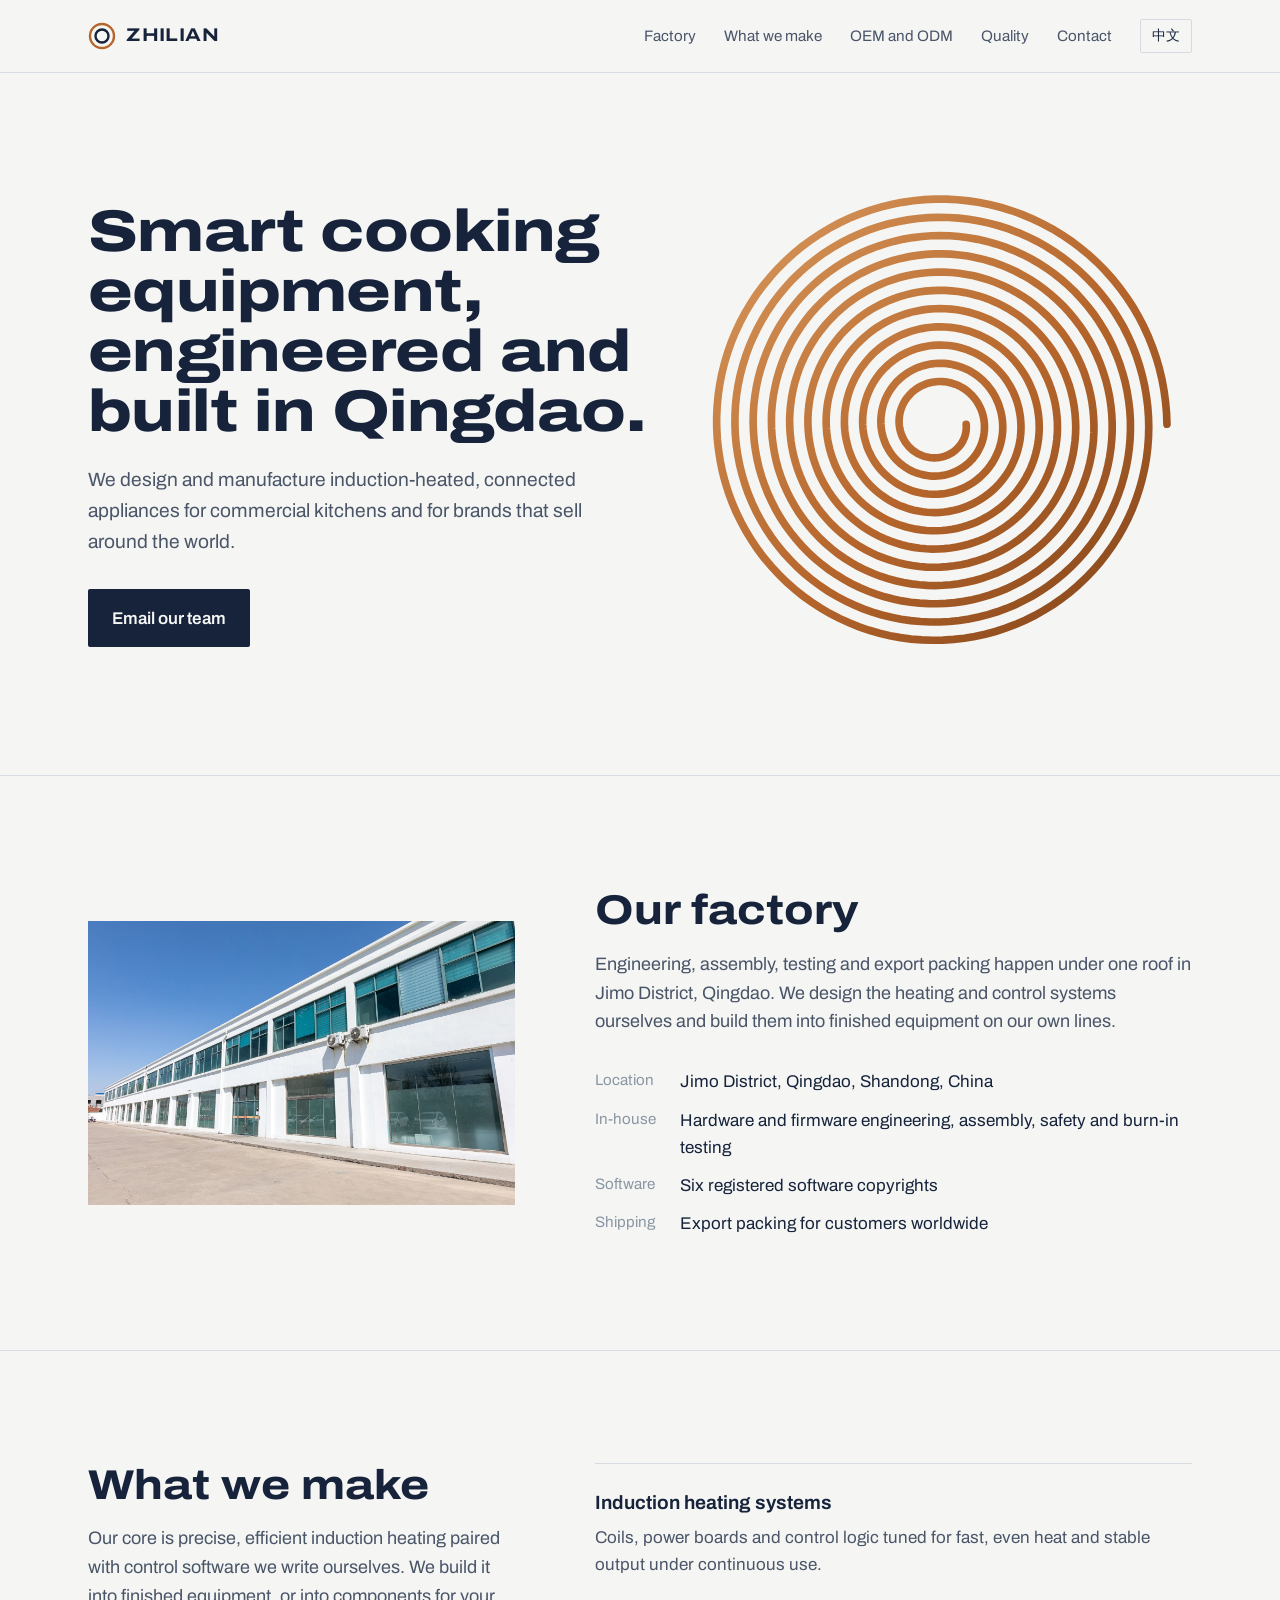
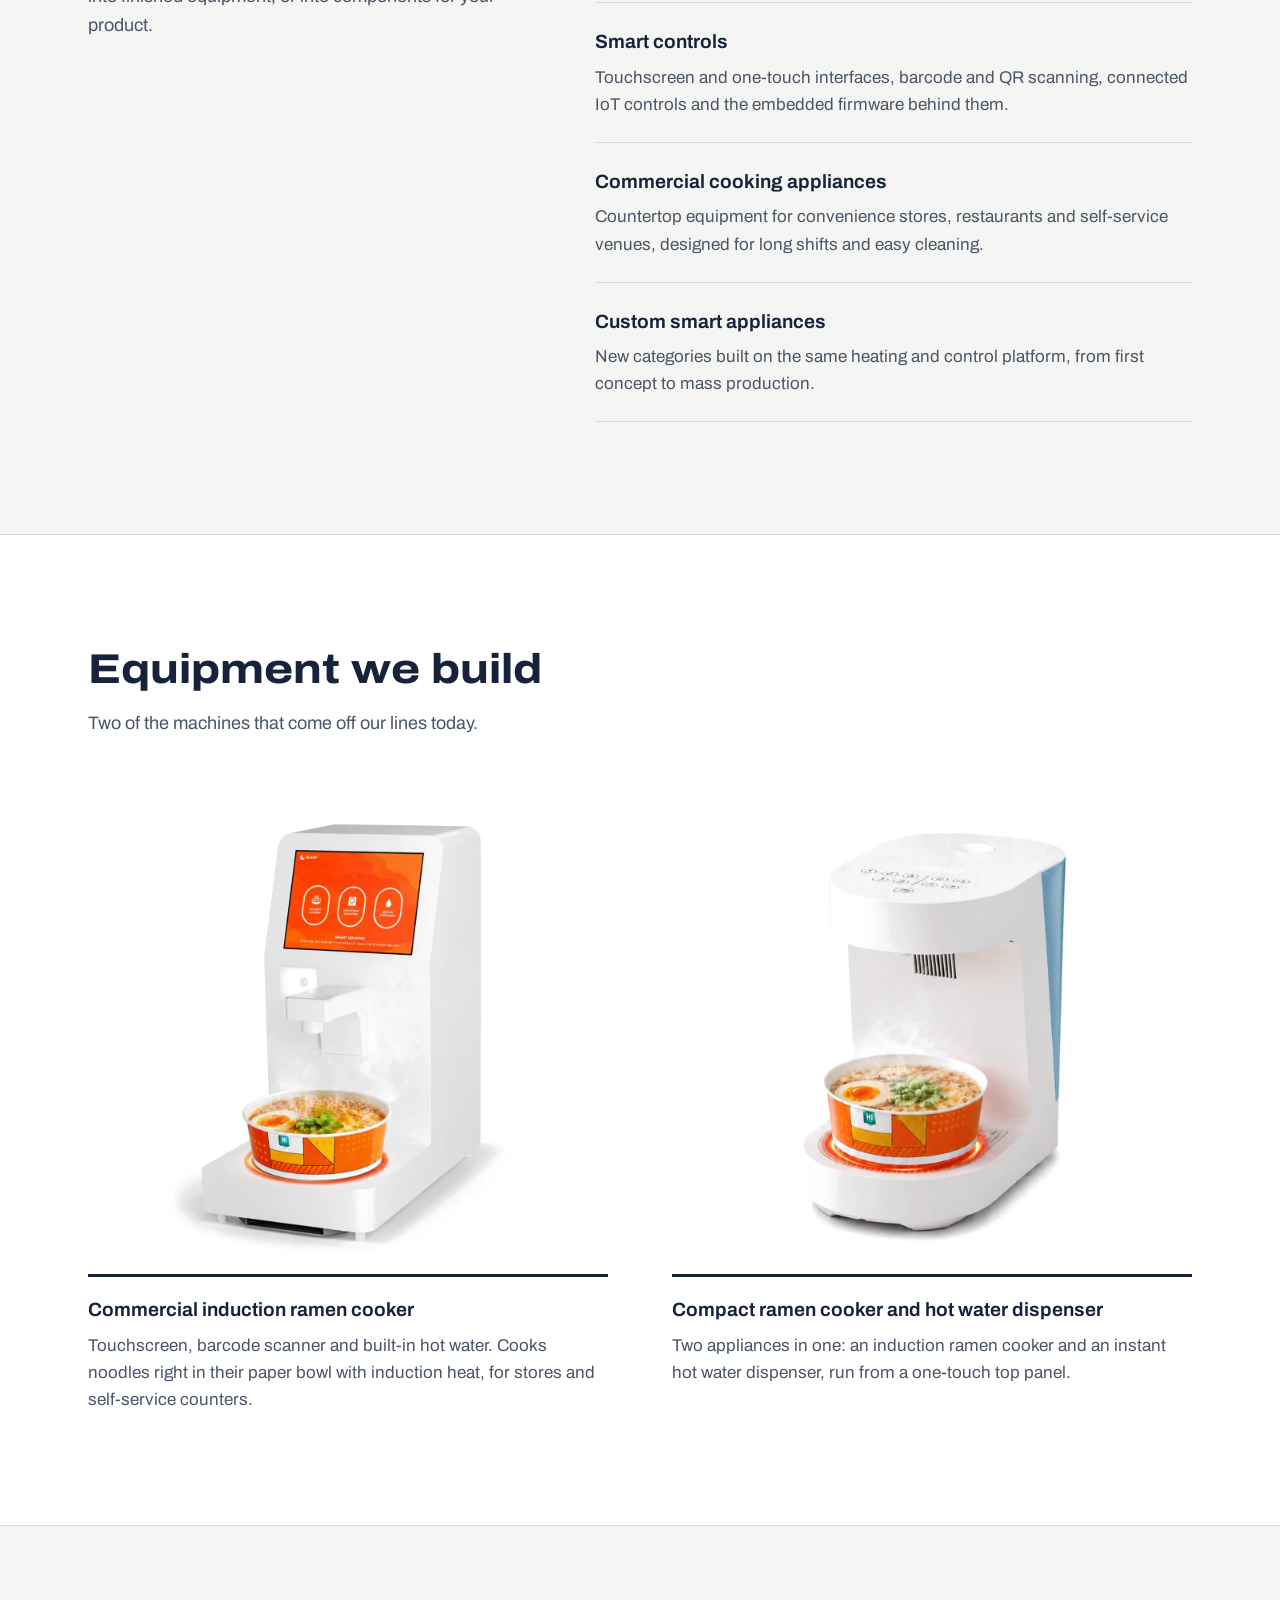
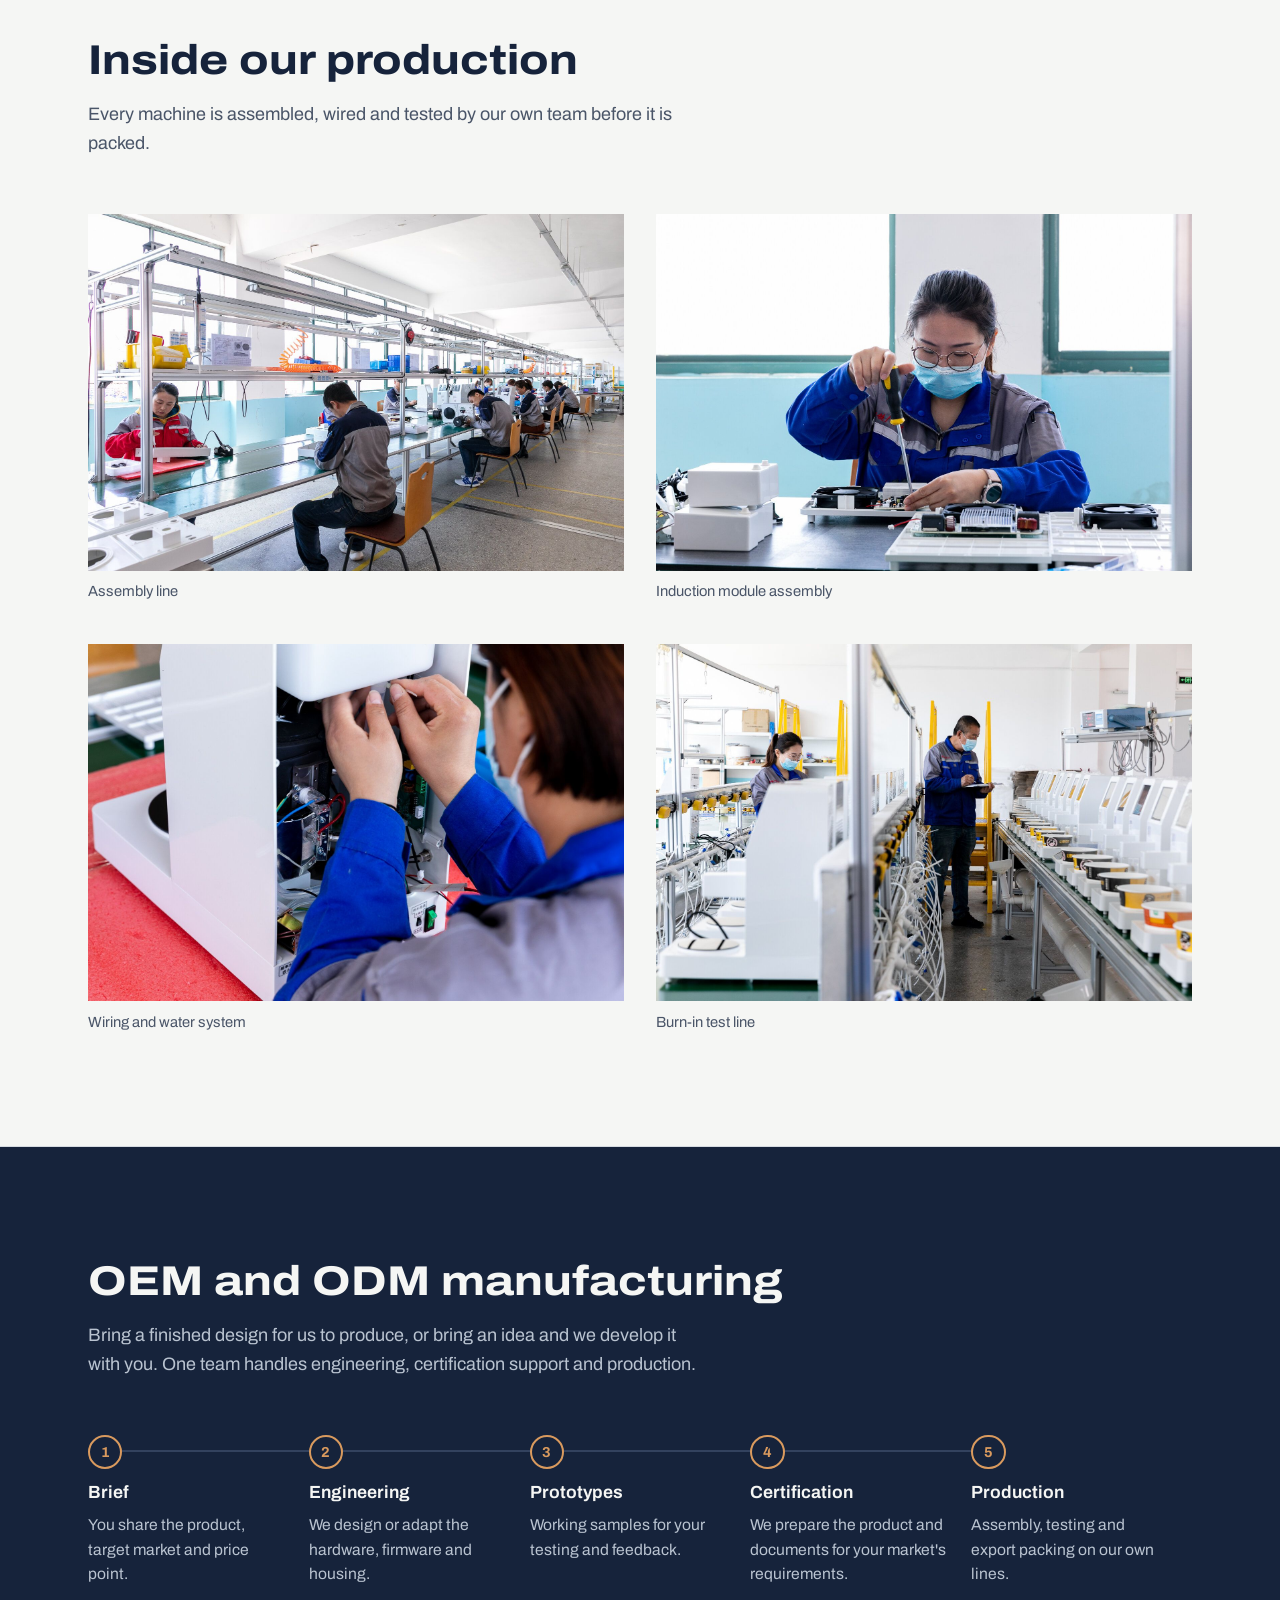
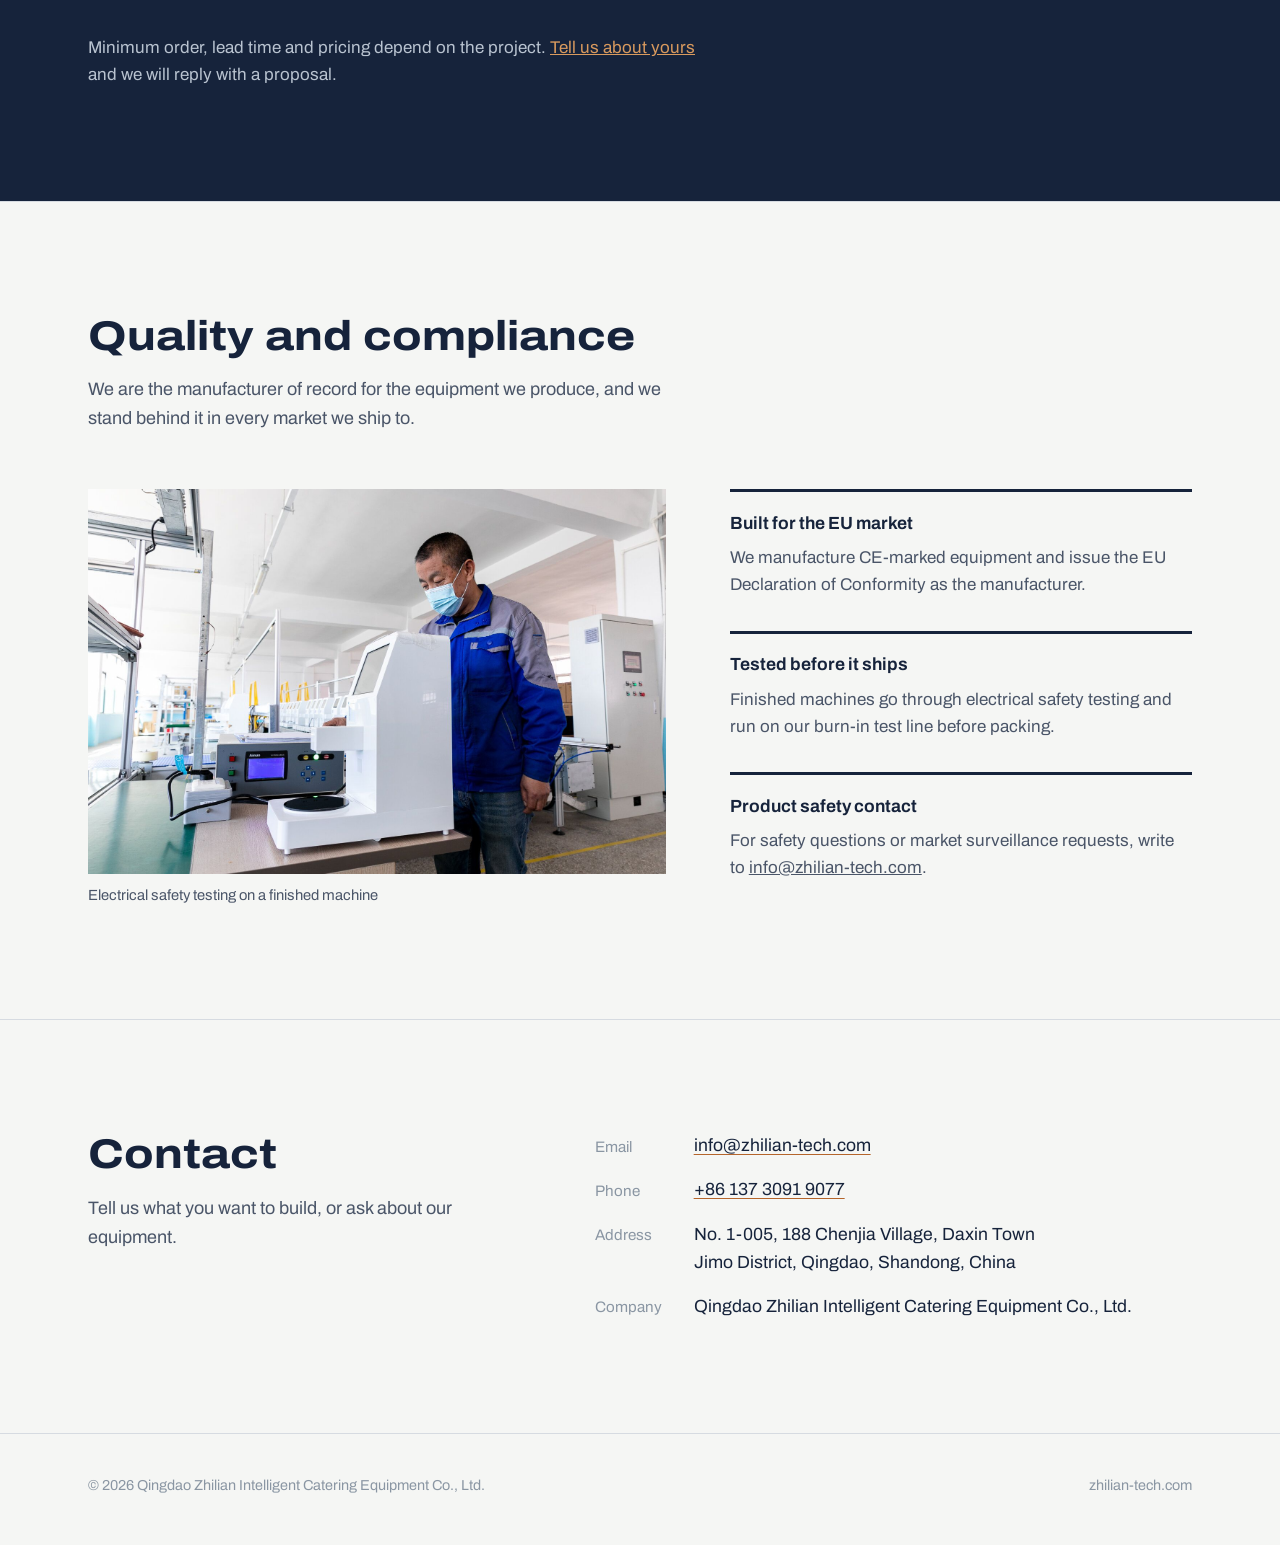
==== commit d044548d: "Add Chinese version with language switch; redesign product section; remove brand marks from product " ====
--- a/index.html
+++ b/index.html
@@ -5,6 +5,9 @@
 <meta name="viewport" content="width=device-width, initial-scale=1">
 <title>Qingdao Zhilian | Smart cooking equipment manufacturer, OEM and ODM</title>
 <meta name="description" content="Qingdao Zhilian designs and manufactures induction-heated, connected cooking equipment, with OEM and ODM production for brands worldwide.">
+<link rel="alternate" hreflang="en" href="https://zhilian-tech.com/">
+<link rel="alternate" hreflang="zh-CN" href="https://zhilian-tech.com/zh/">
+<link rel="alternate" hreflang="x-default" href="https://zhilian-tech.com/">
 <link rel="icon" href="assets/favicon.svg" type="image/svg+xml">
 <link rel="preload" href="assets/archivo-latin-wdth-normal.woff2" as="font" type="font/woff2" crossorigin>
 <style>
@@ -120,12 +123,14 @@
 .kv dt{color:var(--steel); font-size:.95rem}
 .kv dd{margin:0}
 
-/* products */
-.products{display:grid; grid-template-columns:repeat(2,minmax(0,1fr)); gap:2rem; margin-top:3.5rem}
-.product{margin:0; background:#fff; border:1px solid var(--line); padding:1.5rem 1.5rem 1.75rem}
-.product img{display:block; width:100%; height:auto; aspect-ratio:1/1; object-fit:contain; max-width:26rem; margin:0 auto}
-.product h3{margin:1rem 0 .35rem; font-size:1.2rem; font-weight:650}
-.product p{margin:0; color:var(--ink-soft)}
+/* products: white band so the white-background photos sit seamlessly */
+.products-band{background:#fff}
+.products{display:grid; grid-template-columns:repeat(2,minmax(0,1fr)); gap:3rem 4rem; margin-top:3rem}
+.product{margin:0}
+.product img{display:block; width:100%; height:auto; aspect-ratio:1/1; object-fit:contain; max-width:30rem; margin:0 auto}
+.product figcaption{border-top:3px solid var(--ink); padding-top:1.1rem; margin-top:.5rem}
+.product h3{margin:0 0 .4rem; font-size:1.2rem; font-weight:650}
+.product p{margin:0; color:var(--ink-soft); max-width:var(--measure)}
 @media (max-width:720px){ .products{grid-template-columns:1fr} }
 
 /* production gallery */
@@ -146,6 +151,13 @@
 
 .site-foot{padding:2.5rem 0 3rem; color:var(--steel); font-size:.9rem}
 .site-foot .wrap{display:flex; flex-wrap:wrap; justify-content:space-between; gap:1rem}
+
+.head-right{display:flex; align-items:center; gap:1.75rem}
+.lang{font-size:.9rem; text-decoration:none; border:1px solid var(--line); padding:.3rem .7rem; border-radius:2px; color:var(--ink)}
+.lang:hover{border-color:var(--ink)}
+html[lang="zh-CN"] body{font-family:"Archivo","PingFang SC","Hiragino Sans GB","Noto Sans SC","Noto Sans CJK SC","Source Han Sans SC","Microsoft YaHei",sans-serif; line-height:1.75}
+html[lang="zh-CN"] .hero h1{font-stretch:100%; letter-spacing:.01em; line-height:1.18}
+html[lang="zh-CN"] h2{font-stretch:100%; letter-spacing:.02em}
 </style>
 </head>
 <body>
@@ -156,13 +168,16 @@
       <svg viewBox="0 0 28 28" aria-hidden="true"><circle cx="14" cy="14" r="12" fill="none" stroke="#B5652B" stroke-width="2.4"/><circle cx="14" cy="14" r="6.5" fill="none" stroke="#16233B" stroke-width="2.4"/></svg>
       ZHILIAN
     </a>
-    <nav class="nav" aria-label="Main">
-      <a href="#factory">Factory</a>
-      <a href="#make">What we make</a>
-      <a href="#oem">OEM and ODM</a>
-      <a href="#quality">Quality</a>
-      <a href="#contact">Contact</a>
-    </nav>
+    <div class="head-right">
+      <nav class="nav" aria-label="Main">
+        <a href="#factory">Factory</a>
+        <a href="#make">What we make</a>
+        <a href="#oem">OEM and ODM</a>
+        <a href="#quality">Quality</a>
+        <a href="#contact">Contact</a>
+      </nav>
+      <a class="lang" href="zh/" hreflang="zh-CN" lang="zh-CN">中文</a>
+    </div>
   </div>
 </header>
 
@@ -210,39 +225,26 @@
         <p class="lede">Our core is precise, efficient induction heating paired with control software we write ourselves. We build it into finished equipment, or into components for your product.</p>
       </div>
       <ul class="areas">
-        <li>
-          <h3>Induction heating systems</h3>
-          <p>Coils, power boards and control logic tuned for fast, even heat and stable output under continuous use.</p>
-        </li>
-        <li>
-          <h3>Smart controls</h3>
-          <p>Touchscreen and one-touch interfaces, barcode and QR scanning, connected IoT controls and the embedded firmware behind them.</p>
-        </li>
-        <li>
-          <h3>Commercial cooking appliances</h3>
-          <p>Countertop equipment for convenience stores, restaurants and self-service venues, designed for long shifts and easy cleaning.</p>
-        </li>
-        <li>
-          <h3>Custom smart appliances</h3>
-          <p>New categories built on the same heating and control platform, from first concept to mass production.</p>
-        </li>
+        <li><h3>Induction heating systems</h3><p>Coils, power boards and control logic tuned for fast, even heat and stable output under continuous use.</p></li>
+        <li><h3>Smart controls</h3><p>Touchscreen and one-touch interfaces, barcode and QR scanning, connected IoT controls and the embedded firmware behind them.</p></li>
+        <li><h3>Commercial cooking appliances</h3><p>Countertop equipment for convenience stores, restaurants and self-service venues, designed for long shifts and easy cleaning.</p></li>
+        <li><h3>Custom smart appliances</h3><p>New categories built on the same heating and control platform, from first concept to mass production.</p></li>
       </ul>
     </div>
-    <div class="wrap">
+  </section>
+
+  <section class="block products-band" id="equipment">
+    <div class="wrap">
+      <h2>Equipment we build</h2>
+      <p class="lede">Two of the machines that come off our lines today.</p>
       <div class="products">
         <figure class="product">
-          <img src="assets/img/pro.jpg" width="1200" height="1200" alt="White countertop ramen cooker with a touchscreen, hot water spout and a bowl of noodles on its induction plate">
-          <figcaption>
-            <h3>Commercial induction ramen cooker</h3>
-            <p>Touchscreen, barcode scanner and built-in hot water. Cooks a bowl of noodles in its own paper bowl with induction heat, for stores and self-service counters.</p>
-          </figcaption>
+          <img src="assets/img/pro.jpg" width="1200" height="1200" loading="lazy" alt="White countertop ramen cooker with a touchscreen, hot water spout and a bowl of noodles on its induction plate">
+          <figcaption><h3>Commercial induction ramen cooker</h3><p>Touchscreen, barcode scanner and built-in hot water. Cooks noodles right in their paper bowl with induction heat, for stores and self-service counters.</p></figcaption>
         </figure>
         <figure class="product">
-          <img src="assets/img/studio.jpg" width="1200" height="1200" alt="Compact white ramen cooker with a top control panel, blue water tank and a bowl of noodles on its induction plate">
-          <figcaption>
-            <h3>Compact ramen cooker and hot water dispenser</h3>
-            <p>Two appliances in one: an induction ramen cooker and an instant hot water dispenser, run from a one-touch top panel.</p>
-          </figcaption>
+          <img src="assets/img/studio.jpg" width="1200" height="1200" loading="lazy" alt="Compact white ramen cooker with a top control panel, blue water tank and a bowl of noodles on its induction plate">
+          <figcaption><h3>Compact ramen cooker and hot water dispenser</h3><p>Two appliances in one: an induction ramen cooker and an instant hot water dispenser, run from a one-touch top panel.</p></figcaption>
         </figure>
       </div>
     </div>
@@ -253,22 +255,10 @@
       <h2>Inside our production</h2>
       <p class="lede">Every machine is assembled, wired and tested by our own team before it is packed.</p>
       <div class="gallery">
-        <figure class="photo">
-          <img src="assets/img/assembly-line.jpg" width="1600" height="1067" loading="lazy" alt="Workers seated along a long assembly line building white appliance housings">
-          <figcaption>Assembly line</figcaption>
-        </figure>
-        <figure class="photo">
-          <img src="assets/img/coil-assembly.jpg" width="1600" height="1067" loading="lazy" alt="Technician fitting an induction coil and cooling fan onto a power board">
-          <figcaption>Induction module assembly</figcaption>
-        </figure>
-        <figure class="photo">
-          <img src="assets/img/internal-wiring.jpg" width="1600" height="1067" loading="lazy" alt="Technician connecting wiring and water lines inside an open machine">
-          <figcaption>Wiring and water system</figcaption>
-        </figure>
-        <figure class="photo">
-          <img src="assets/img/aging-test-line.jpg" width="1600" height="1067" loading="lazy" alt="Rows of finished machines on a burn-in test line with an inspector holding a checklist">
-          <figcaption>Burn-in test line</figcaption>
-        </figure>
+        <figure class="photo"><img src="assets/img/assembly-line.jpg" width="1600" height="1067" loading="lazy" alt="Workers seated along a long assembly line building white appliance housings"><figcaption>Assembly line</figcaption></figure>
+        <figure class="photo"><img src="assets/img/coil-assembly.jpg" width="1600" height="1067" loading="lazy" alt="Technician fitting an induction coil and cooling fan onto a power board"><figcaption>Induction module assembly</figcaption></figure>
+        <figure class="photo"><img src="assets/img/internal-wiring.jpg" width="1600" height="1067" loading="lazy" alt="Technician connecting wiring and water lines inside an open machine"><figcaption>Wiring and water system</figcaption></figure>
+        <figure class="photo"><img src="assets/img/aging-test-line.jpg" width="1600" height="1067" loading="lazy" alt="Rows of finished machines on a burn-in test line with an inspector holding a checklist"><figcaption>Burn-in test line</figcaption></figure>
       </div>
     </div>
   </section>
@@ -293,24 +283,15 @@
       <h2>Quality and compliance</h2>
       <p class="lede">We are the manufacturer of record for the equipment we produce, and we stand behind it in every market we ship to.</p>
       <div class="q-grid">
-      <figure class="photo">
-        <img src="assets/img/safety-test.jpg" width="1600" height="1067" loading="lazy" alt="Technician running an electrical safety test on a finished machine">
-        <figcaption>Electrical safety testing on a finished machine</figcaption>
-      </figure>
-      <div class="facts facts-stack">
-        <div>
-          <h3>Built for the EU market</h3>
-          <p>We manufacture CE-marked equipment and issue the EU Declaration of Conformity as the manufacturer.</p>
+        <figure class="photo">
+          <img src="assets/img/safety-test.jpg" width="1600" height="1067" loading="lazy" alt="Technician running an electrical safety test on a finished machine">
+          <figcaption>Electrical safety testing on a finished machine</figcaption>
+        </figure>
+        <div class="facts facts-stack">
+          <div><h3>Built for the EU market</h3><p>We manufacture CE-marked equipment and issue the EU Declaration of Conformity as the manufacturer.</p></div>
+          <div><h3>Tested before it ships</h3><p>Finished machines go through electrical safety testing and run on our burn-in test line before packing.</p></div>
+          <div><h3>Product safety contact</h3><p>For safety questions or market surveillance requests, write to <a href="mailto:info@zhilian-tech.com">info@zhilian-tech.com</a>.</p></div>
         </div>
-        <div>
-          <h3>Tested before it ships</h3>
-          <p>Finished machines go through electrical safety testing and run on our burn-in test line before packing.</p>
-        </div>
-        <div>
-          <h3>Product safety contact</h3>
-          <p>For safety questions or market surveillance requests, write to <a href="mailto:info@zhilian-tech.com">info@zhilian-tech.com</a>.</p>
-        </div>
-      </div>
       </div>
     </div>
   </section>
@@ -323,7 +304,7 @@
       </div>
       <dl>
         <dt>Email</dt><dd><a href="mailto:info@zhilian-tech.com">info@zhilian-tech.com</a></dd>
-        <dt>Phone</dt><dd><a href="tel:+864006376618">+86 400-637-6618</a></dd>
+        <dt>Phone</dt><dd><a href="tel:+8613730919077">+86 137 3091 9077</a></dd>
         <dt>Address</dt><dd>No. 1-005, 188 Chenjia Village, Daxin Town<br>Jimo District, Qingdao, Shandong, China</dd>
         <dt>Company</dt><dd>Qingdao Zhilian Intelligent Catering Equipment Co., Ltd.</dd>
       </dl>
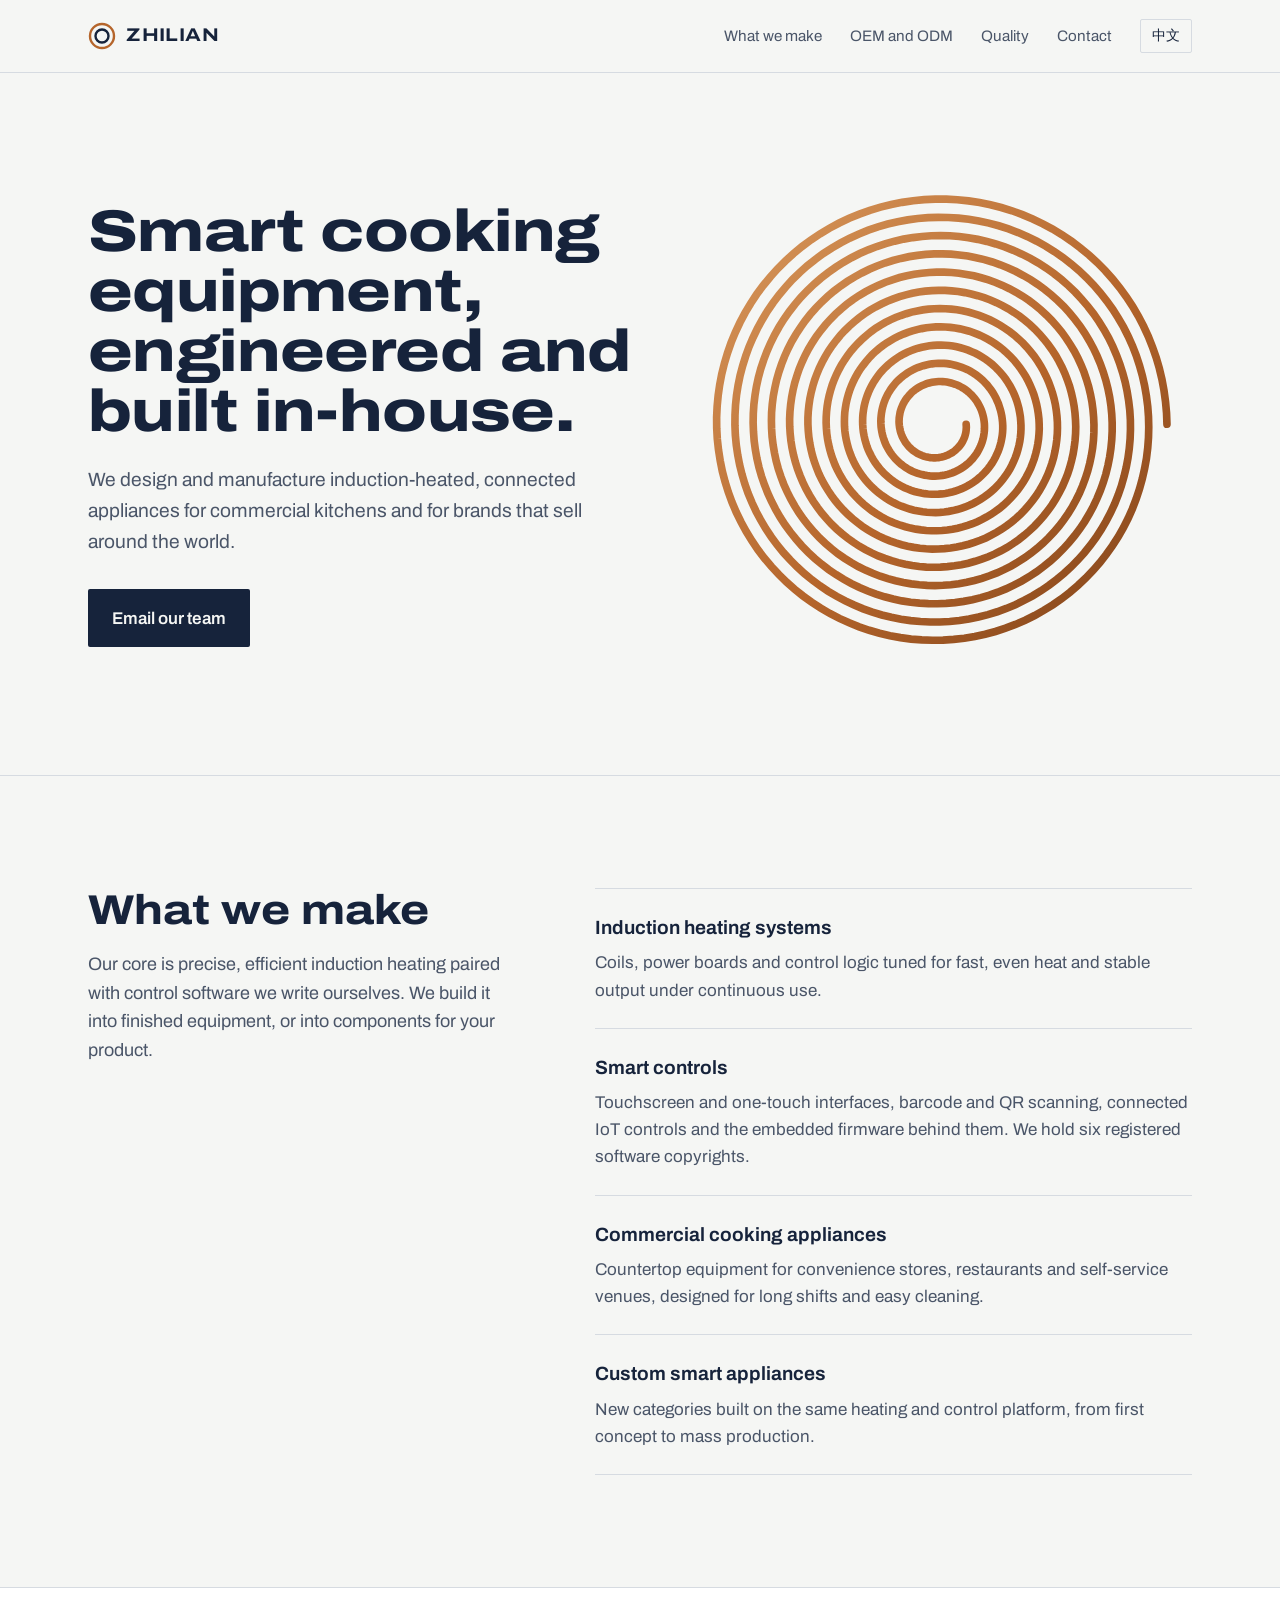
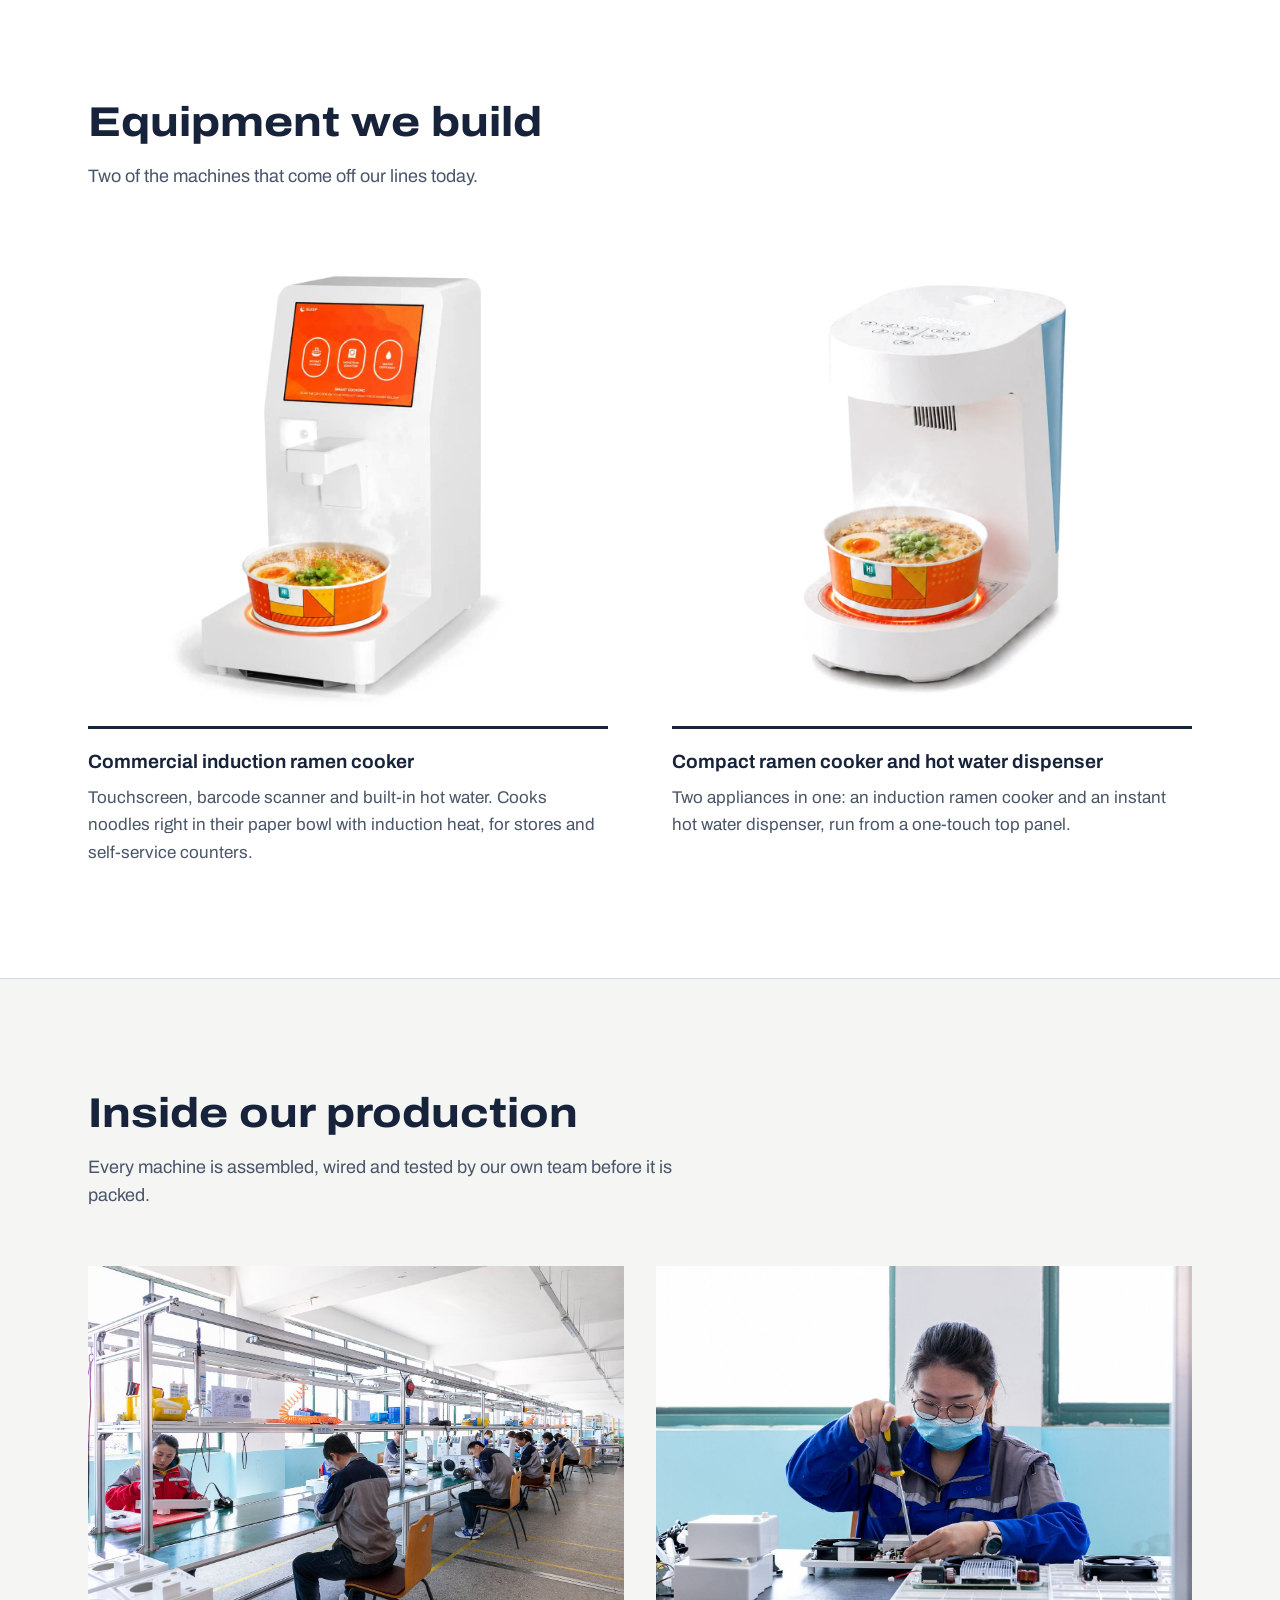
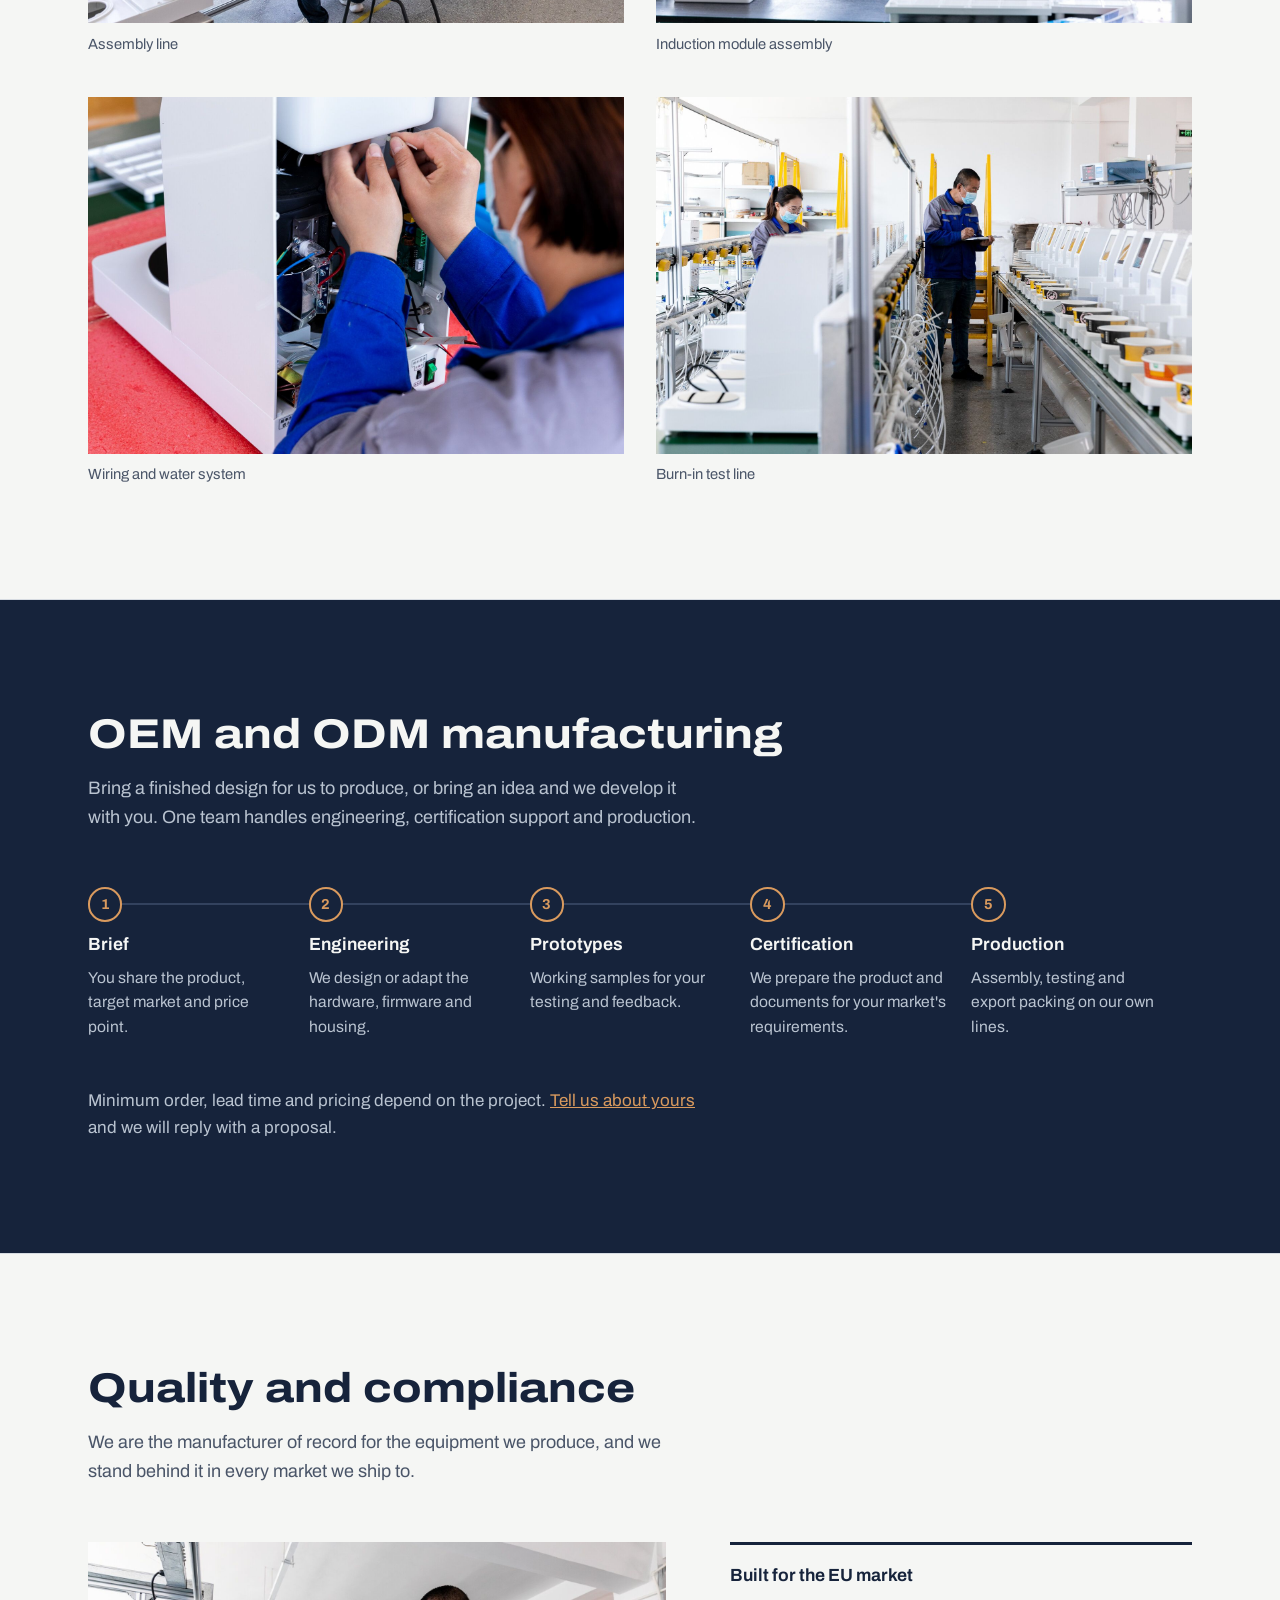
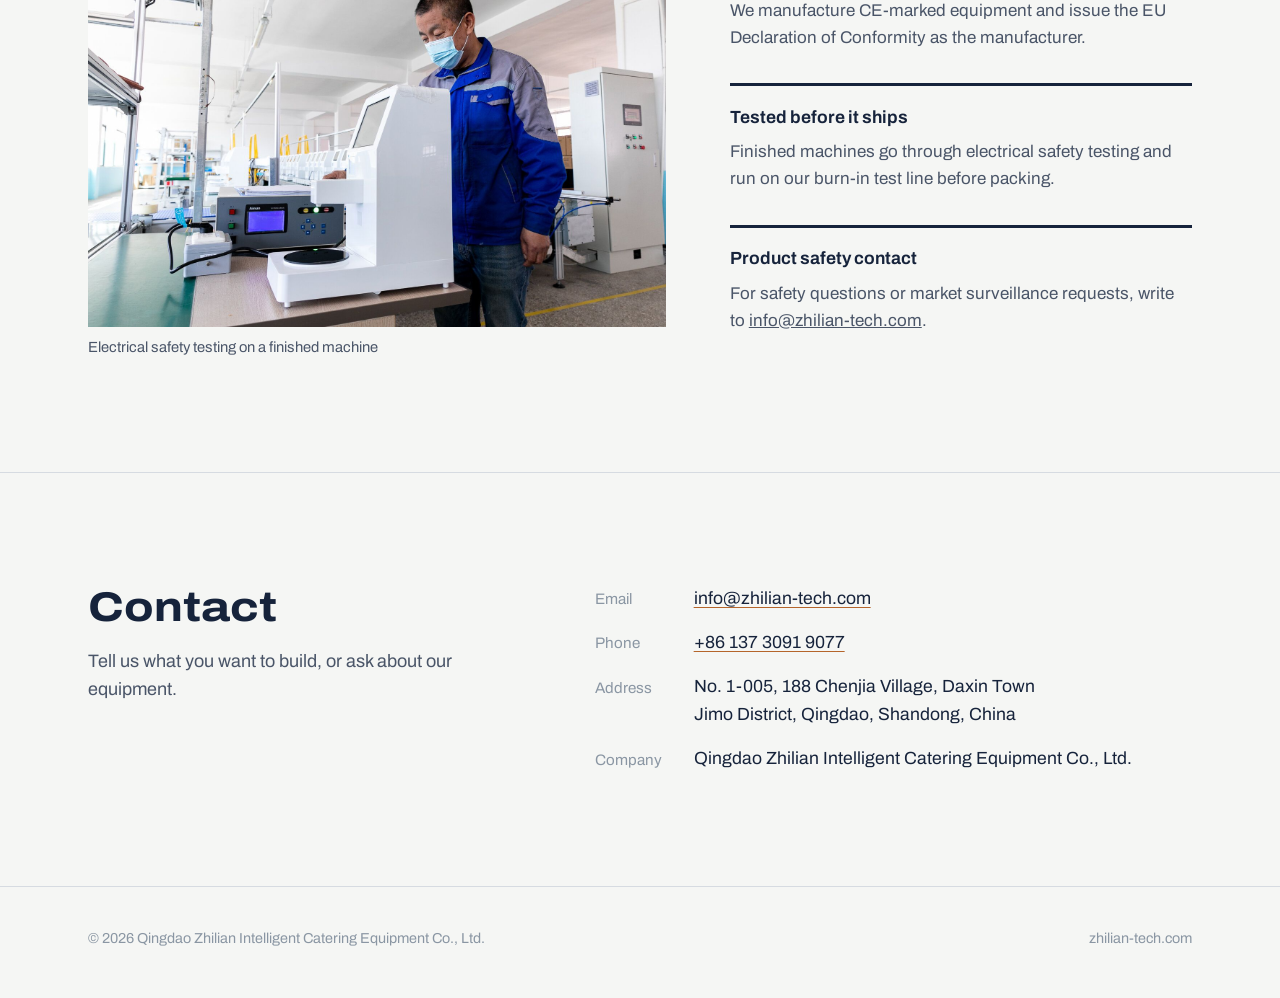
==== commit d6d31275: "Remove factory section and location mentions from page copy Co-Authored-By: Claude Opus 5.5 <noreply" ====
--- a/index.html
+++ b/index.html
@@ -3,8 +3,8 @@
 <head>
 <meta charset="utf-8">
 <meta name="viewport" content="width=device-width, initial-scale=1">
-<title>Qingdao Zhilian | Smart cooking equipment manufacturer, OEM and ODM</title>
-<meta name="description" content="Qingdao Zhilian designs and manufactures induction-heated, connected cooking equipment, with OEM and ODM production for brands worldwide.">
+<title>Zhilian | Smart cooking equipment manufacturer, OEM and ODM</title>
+<meta name="description" content="Zhilian designs and manufactures induction-heated, connected cooking equipment, with OEM and ODM production for brands worldwide.">
 <link rel="alternate" hreflang="en" href="https://zhilian-tech.com/">
 <link rel="alternate" hreflang="zh-CN" href="https://zhilian-tech.com/zh/">
 <link rel="alternate" hreflang="x-default" href="https://zhilian-tech.com/">
@@ -170,7 +170,6 @@
     </a>
     <div class="head-right">
       <nav class="nav" aria-label="Main">
-        <a href="#factory">Factory</a>
         <a href="#make">What we make</a>
         <a href="#oem">OEM and ODM</a>
         <a href="#quality">Quality</a>
@@ -185,7 +184,7 @@
   <section class="hero">
     <div class="wrap">
       <div>
-        <h1>Smart cooking equipment, engineered and built in Qingdao.</h1>
+        <h1>Smart cooking equipment, engineered and built in-house.</h1>
         <p>We design and manufacture induction-heated, connected appliances for commercial kitchens and for brands that sell around the world.</p>
         <a class="btn" href="mailto:info@zhilian-tech.com?subject=Project%20inquiry">Email our team</a>
       </div>
@@ -200,24 +199,6 @@
     </div>
   </section>
 
-  <section class="block site" id="factory">
-    <div class="wrap split">
-      <figure class="photo">
-        <img src="assets/img/factory-exterior.jpg" width="1600" height="1067" alt="Two-storey white factory building with long rows of windows under a clear sky">
-      </figure>
-      <div>
-        <h2>Our factory</h2>
-        <p class="lede">Engineering, assembly, testing and export packing happen under one roof in Jimo District, Qingdao. We design the heating and control systems ourselves and build them into finished equipment on our own lines.</p>
-        <dl class="kv">
-          <dt>Location</dt><dd>Jimo District, Qingdao, Shandong, China</dd>
-          <dt>In-house</dt><dd>Hardware and firmware engineering, assembly, safety and burn-in testing</dd>
-          <dt>Software</dt><dd>Six registered software copyrights</dd>
-          <dt>Shipping</dt><dd>Export packing for customers worldwide</dd>
-        </dl>
-      </div>
-    </div>
-  </section>
-
   <section class="block" id="make">
     <div class="wrap split">
       <div>
@@ -226,7 +207,7 @@
       </div>
       <ul class="areas">
         <li><h3>Induction heating systems</h3><p>Coils, power boards and control logic tuned for fast, even heat and stable output under continuous use.</p></li>
-        <li><h3>Smart controls</h3><p>Touchscreen and one-touch interfaces, barcode and QR scanning, connected IoT controls and the embedded firmware behind them.</p></li>
+        <li><h3>Smart controls</h3><p>Touchscreen and one-touch interfaces, barcode and QR scanning, connected IoT controls and the embedded firmware behind them. We hold six registered software copyrights.</p></li>
         <li><h3>Commercial cooking appliances</h3><p>Countertop equipment for convenience stores, restaurants and self-service venues, designed for long shifts and easy cleaning.</p></li>
         <li><h3>Custom smart appliances</h3><p>New categories built on the same heating and control platform, from first concept to mass production.</p></li>
       </ul>
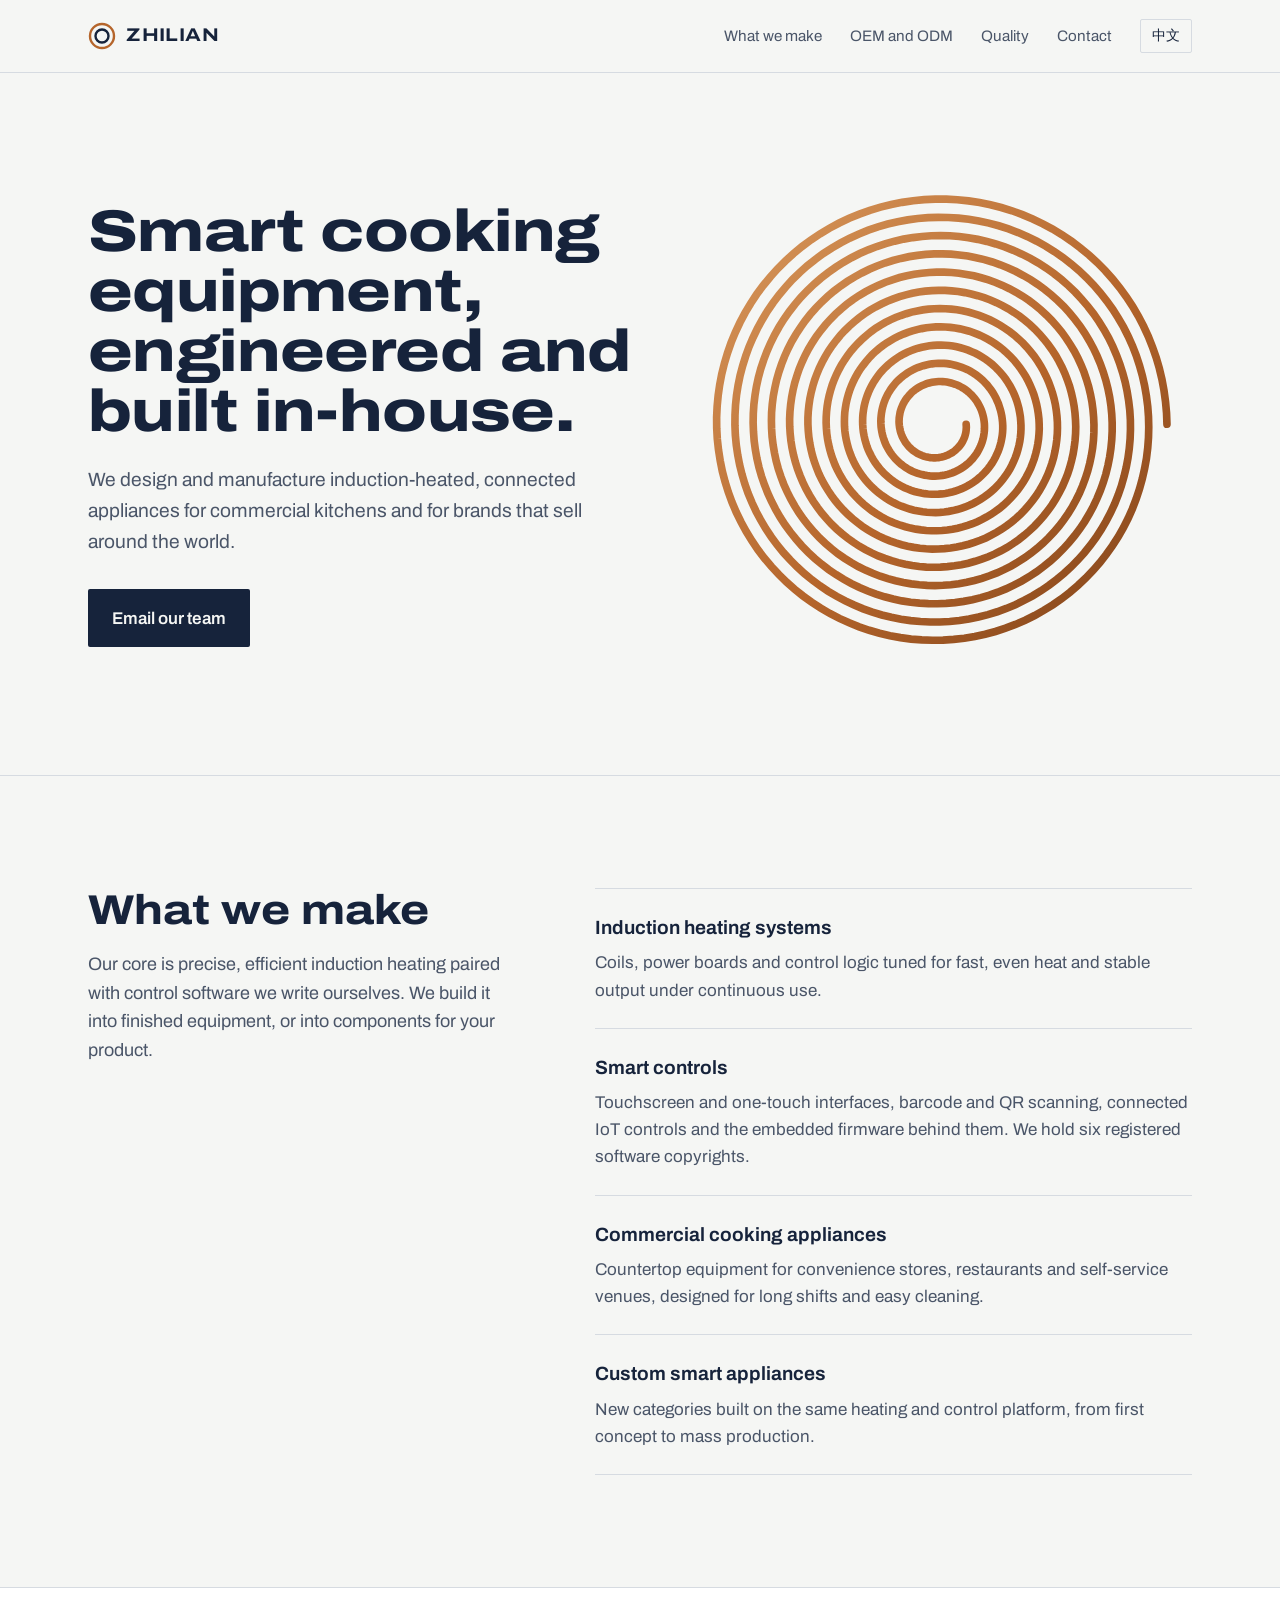
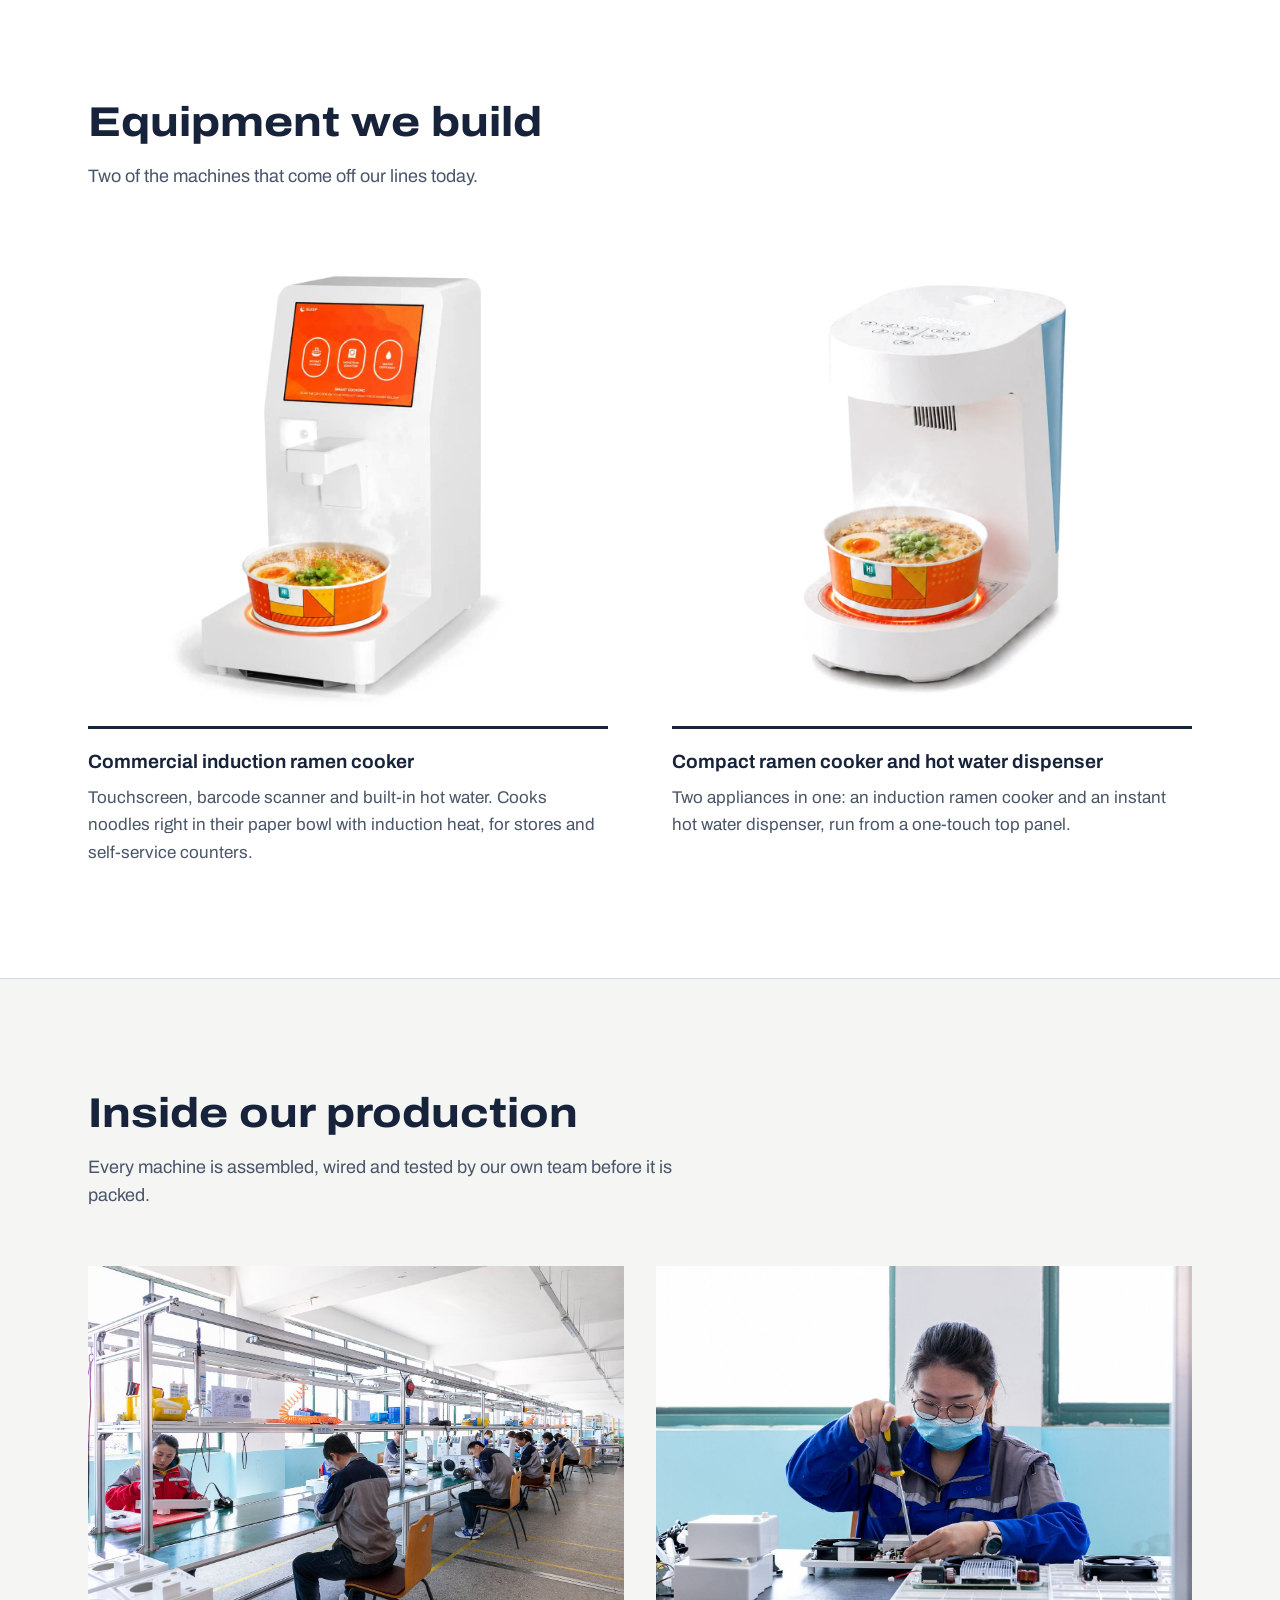
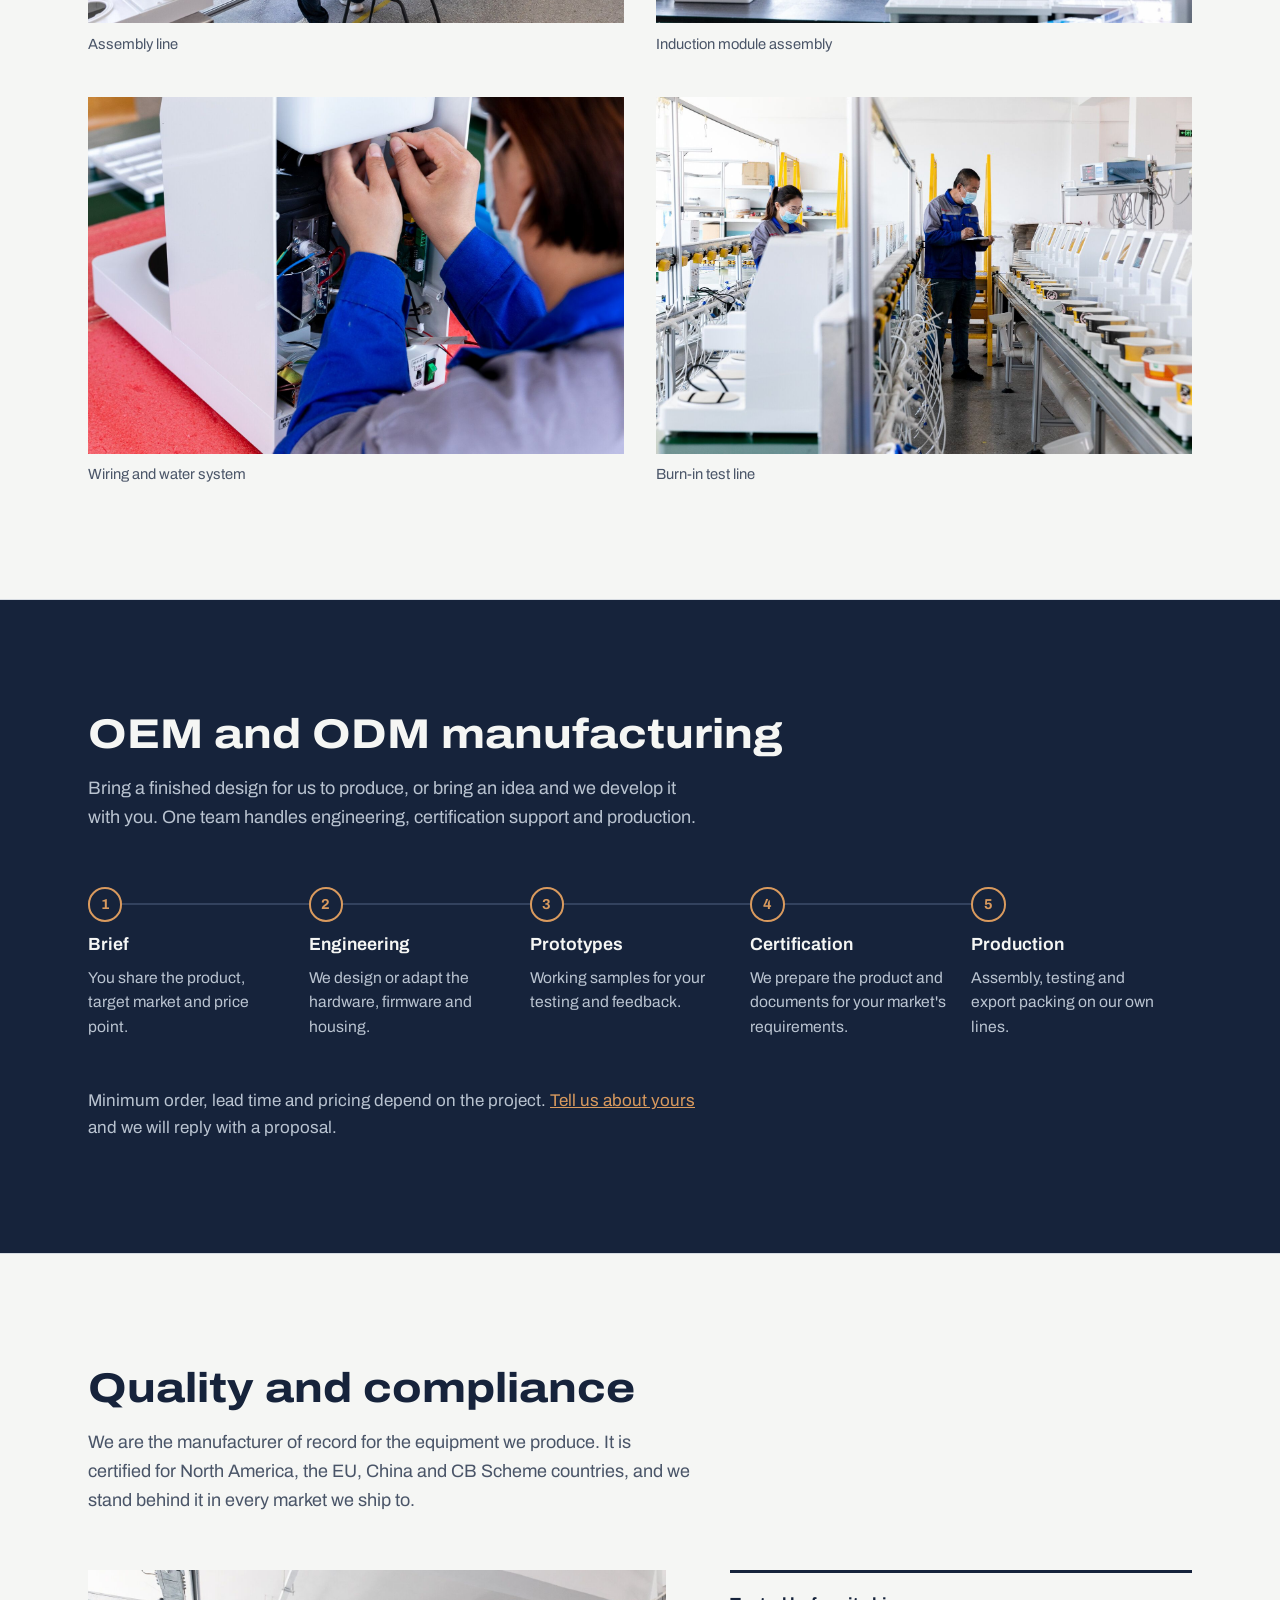
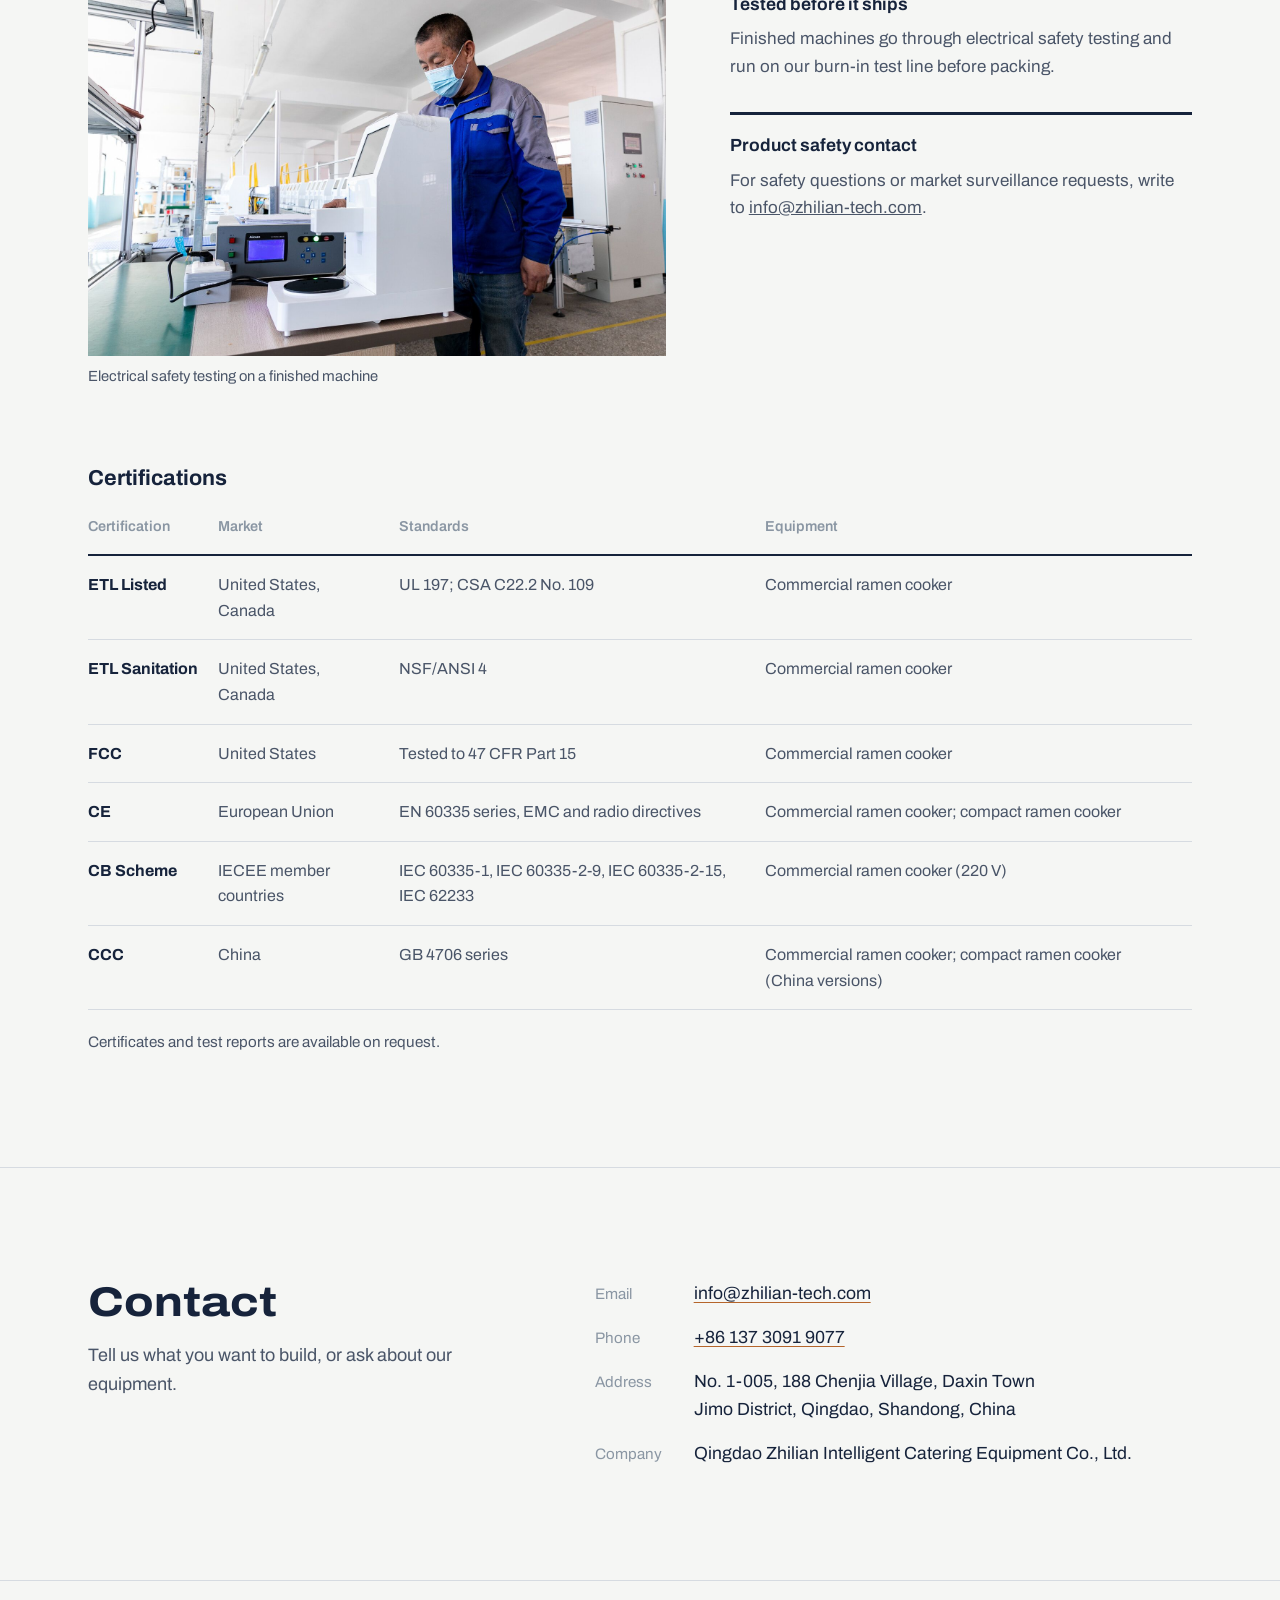
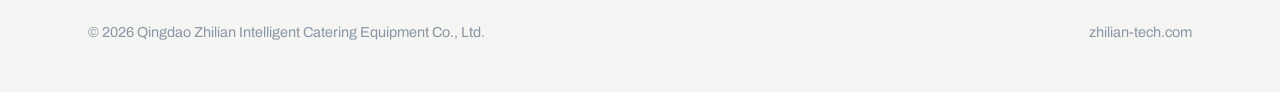
==== commit e1079e27: "Add global certifications (ETL, FCC, CE, CB, CCC) in both languages Co-Authored-By: Claude Opus 5.5 " ====
--- a/index.html
+++ b/index.html
@@ -158,6 +158,23 @@
 html[lang="zh-CN"] body{font-family:"Archivo","PingFang SC","Hiragino Sans GB","Noto Sans SC","Noto Sans CJK SC","Source Han Sans SC","Microsoft YaHei",sans-serif; line-height:1.75}
 html[lang="zh-CN"] .hero h1{font-stretch:100%; letter-spacing:.01em; line-height:1.18}
 html[lang="zh-CN"] h2{font-stretch:100%; letter-spacing:.02em}
+
+/* certifications table */
+.certs-h{margin:4.5rem 0 1.25rem; font-size:1.35rem; font-weight:700}
+.certs{width:100%; border-collapse:collapse; font-size:1rem}
+.certs th,.certs td{text-align:left; vertical-align:top; padding:1rem 1.25rem 1rem 0; border-bottom:1px solid var(--line)}
+.certs thead th{font-size:.9rem; font-weight:600; color:var(--steel); border-bottom:2px solid var(--ink); padding-top:0}
+.certs tbody th{font-weight:700; white-space:nowrap}
+.certs td{color:var(--ink-soft)}
+.certs-note{margin:1.25rem 0 0; color:var(--ink-soft); font-size:.95rem}
+@media (max-width:760px){
+  .certs thead{display:none}
+  .certs,.certs tbody,.certs tr,.certs th,.certs td{display:block; width:100%}
+  .certs tr{padding:1.1rem 0; border-bottom:1px solid var(--line)}
+  .certs th,.certs td{border:0; padding:.15rem 0}
+  .certs tbody th{font-size:1.1rem; margin-bottom:.35rem; white-space:normal}
+  .certs td::before{content:attr(data-label); display:block; font-size:.8rem; color:var(--steel); margin-top:.45rem}
+}
 </style>
 </head>
 <body>
@@ -262,18 +279,30 @@
   <section class="block" id="quality">
     <div class="wrap">
       <h2>Quality and compliance</h2>
-      <p class="lede">We are the manufacturer of record for the equipment we produce, and we stand behind it in every market we ship to.</p>
+      <p class="lede">We are the manufacturer of record for the equipment we produce. It is certified for North America, the EU, China and CB Scheme countries, and we stand behind it in every market we ship to.</p>
       <div class="q-grid">
         <figure class="photo">
           <img src="assets/img/safety-test.jpg" width="1600" height="1067" loading="lazy" alt="Technician running an electrical safety test on a finished machine">
           <figcaption>Electrical safety testing on a finished machine</figcaption>
         </figure>
         <div class="facts facts-stack">
-          <div><h3>Built for the EU market</h3><p>We manufacture CE-marked equipment and issue the EU Declaration of Conformity as the manufacturer.</p></div>
           <div><h3>Tested before it ships</h3><p>Finished machines go through electrical safety testing and run on our burn-in test line before packing.</p></div>
           <div><h3>Product safety contact</h3><p>For safety questions or market surveillance requests, write to <a href="mailto:info@zhilian-tech.com">info@zhilian-tech.com</a>.</p></div>
         </div>
       </div>
+      <h3 class="certs-h">Certifications</h3>
+      <table class="certs">
+        <thead><tr><th scope="col">Certification</th><th scope="col">Market</th><th scope="col">Standards</th><th scope="col">Equipment</th></tr></thead>
+        <tbody>
+          <tr><th scope="row">ETL Listed</th><td data-label="Market">United States, Canada</td><td data-label="Standards">UL 197; CSA C22.2 No. 109</td><td data-label="Equipment">Commercial ramen cooker</td></tr>
+          <tr><th scope="row">ETL Sanitation</th><td data-label="Market">United States, Canada</td><td data-label="Standards">NSF/ANSI 4</td><td data-label="Equipment">Commercial ramen cooker</td></tr>
+          <tr><th scope="row">FCC</th><td data-label="Market">United States</td><td data-label="Standards">Tested to 47 CFR Part 15</td><td data-label="Equipment">Commercial ramen cooker</td></tr>
+          <tr><th scope="row">CE</th><td data-label="Market">European Union</td><td data-label="Standards">EN 60335 series, EMC and radio directives</td><td data-label="Equipment">Commercial ramen cooker; compact ramen cooker</td></tr>
+          <tr><th scope="row">CB Scheme</th><td data-label="Market">IECEE member countries</td><td data-label="Standards">IEC 60335-1, IEC 60335-2-9, IEC 60335-2-15, IEC 62233</td><td data-label="Equipment">Commercial ramen cooker (220 V)</td></tr>
+          <tr><th scope="row">CCC</th><td data-label="Market">China</td><td data-label="Standards">GB 4706 series</td><td data-label="Equipment">Commercial ramen cooker; compact ramen cooker (China versions)</td></tr>
+        </tbody>
+      </table>
+      <p class="certs-note">Certificates and test reports are available on request.</p>
     </div>
   </section>
 
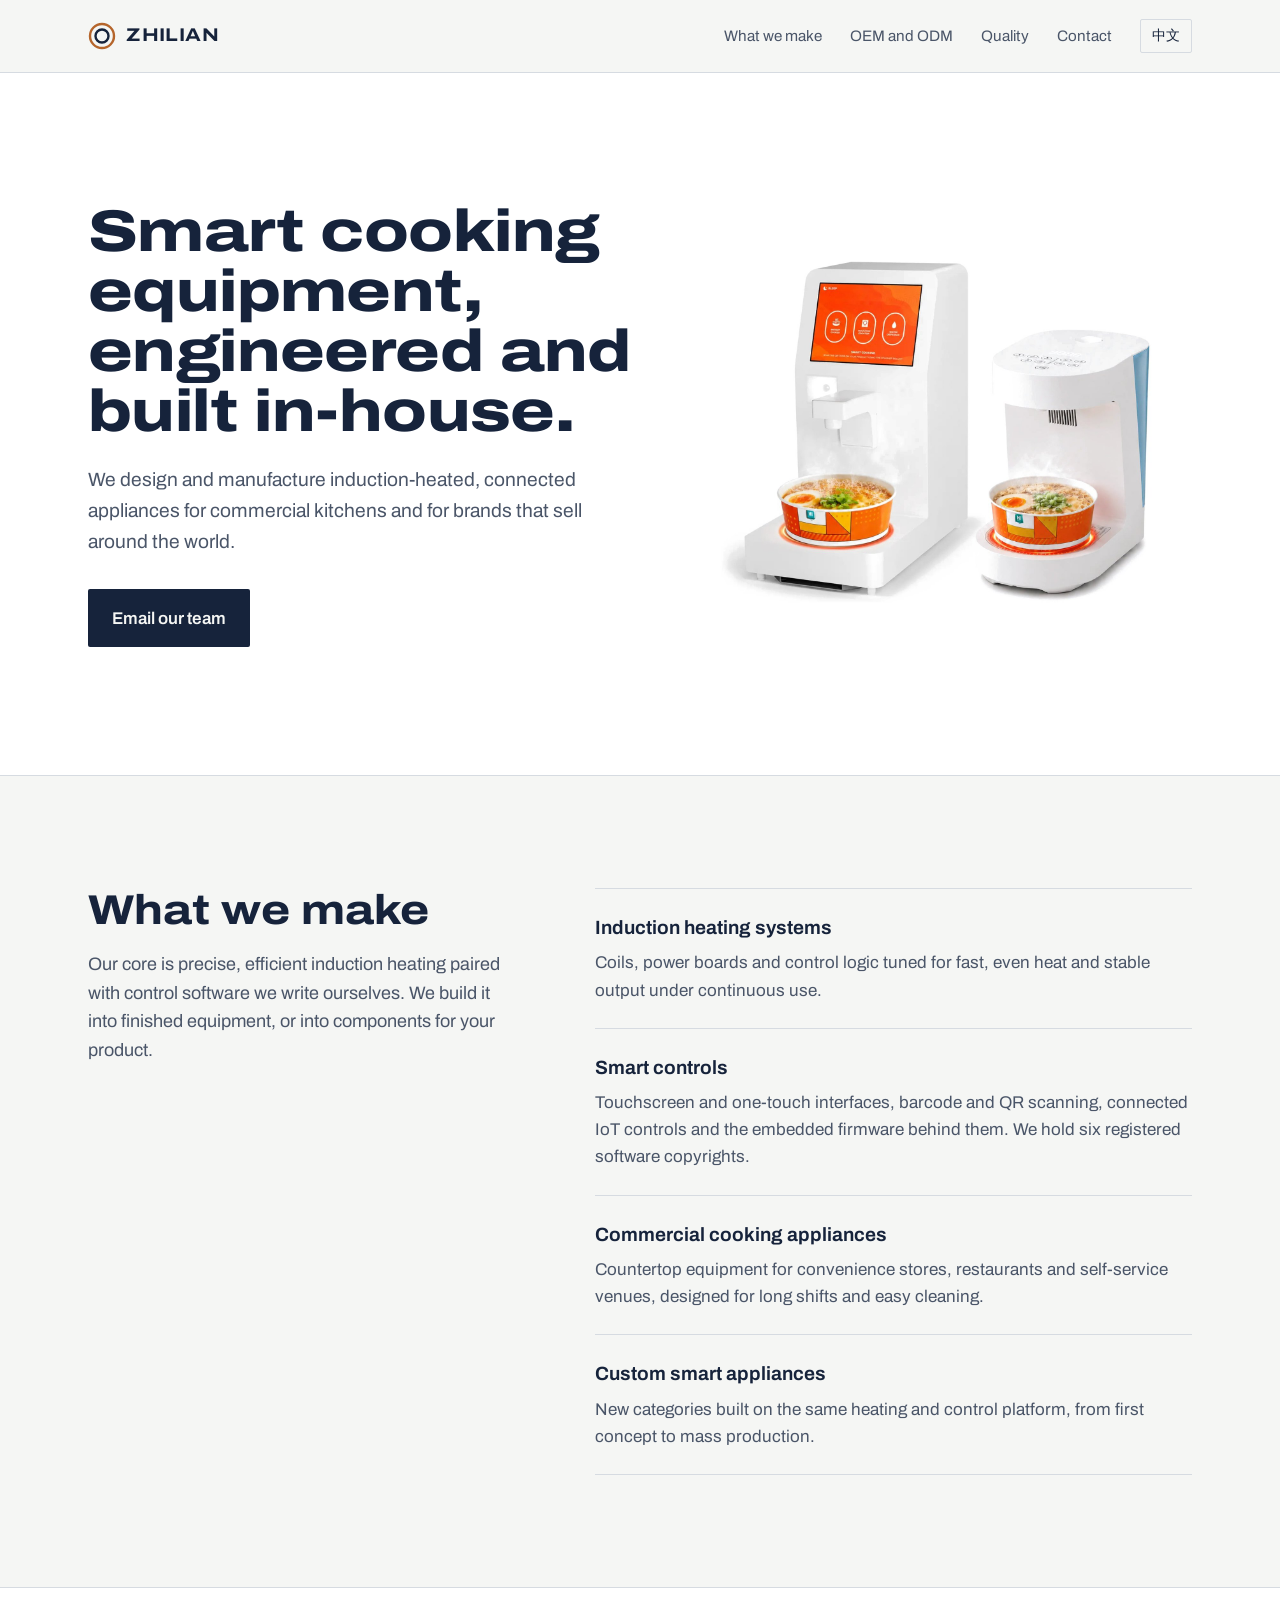
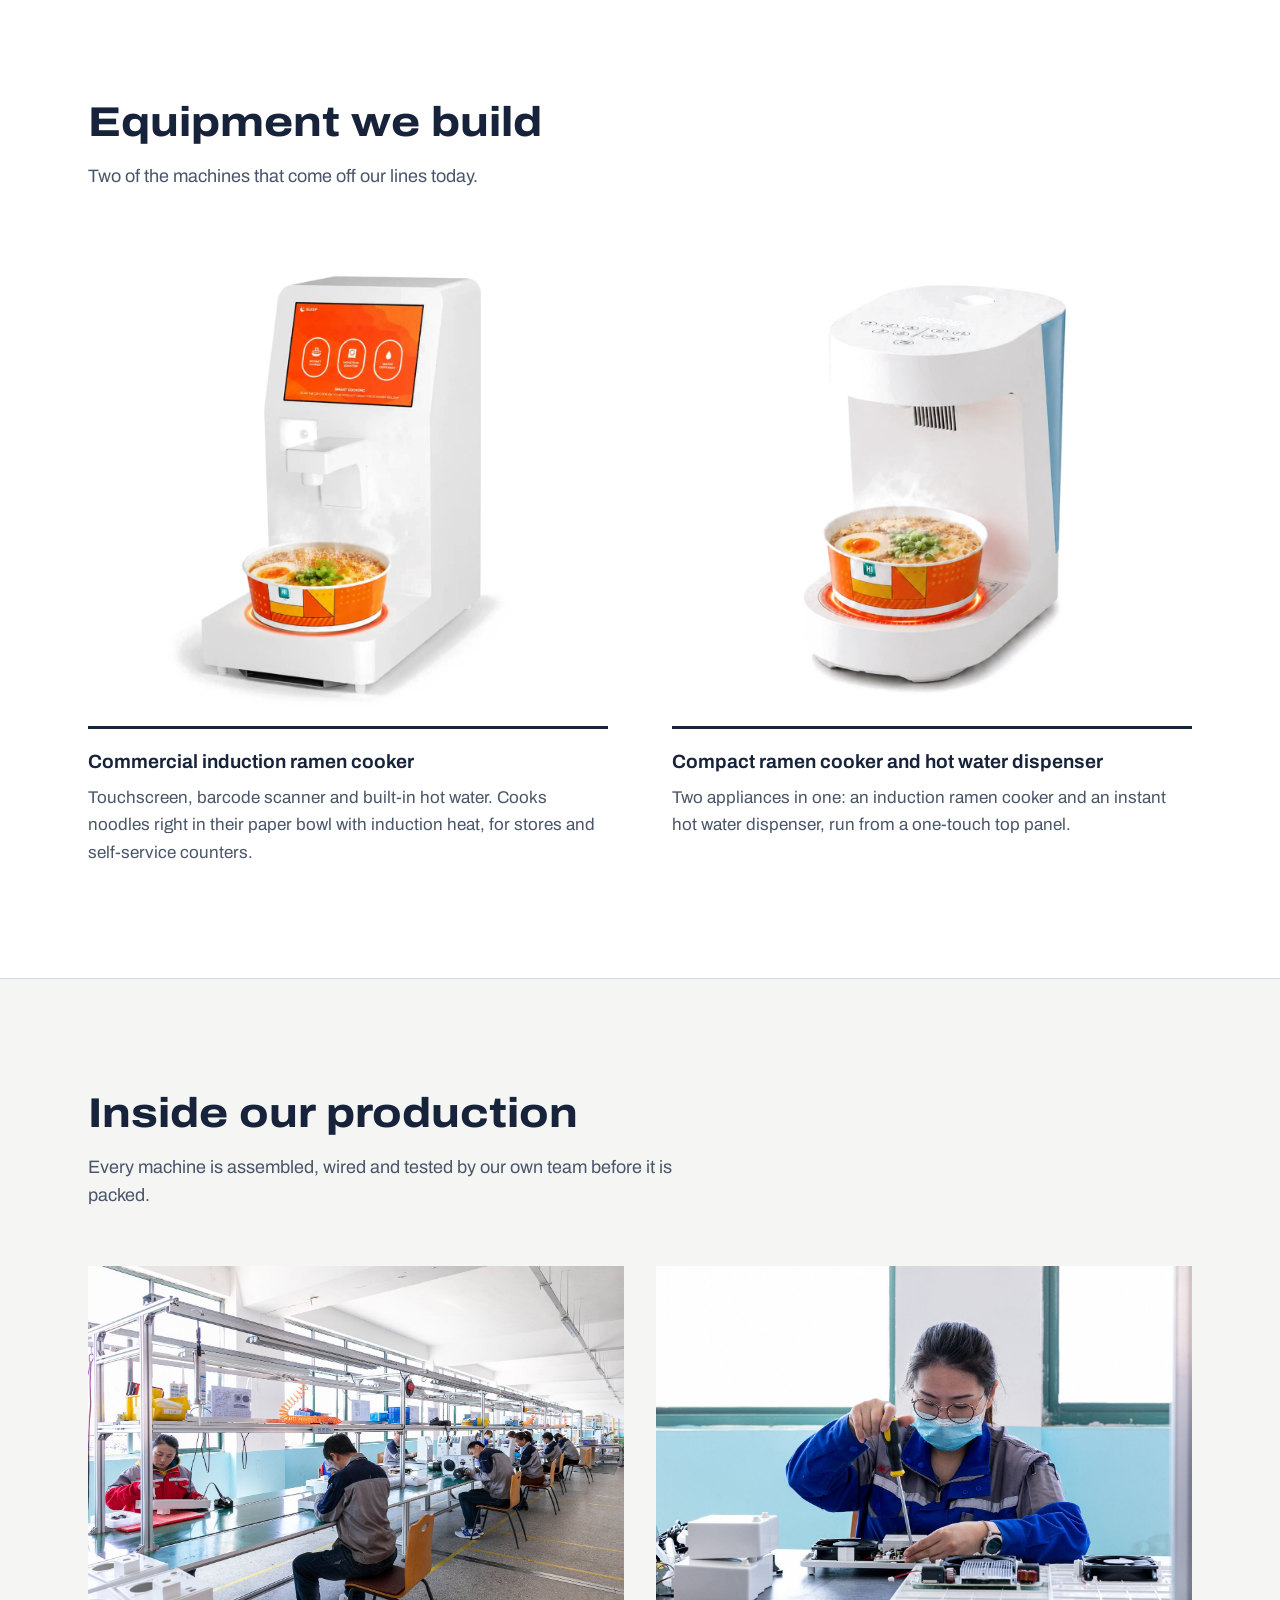
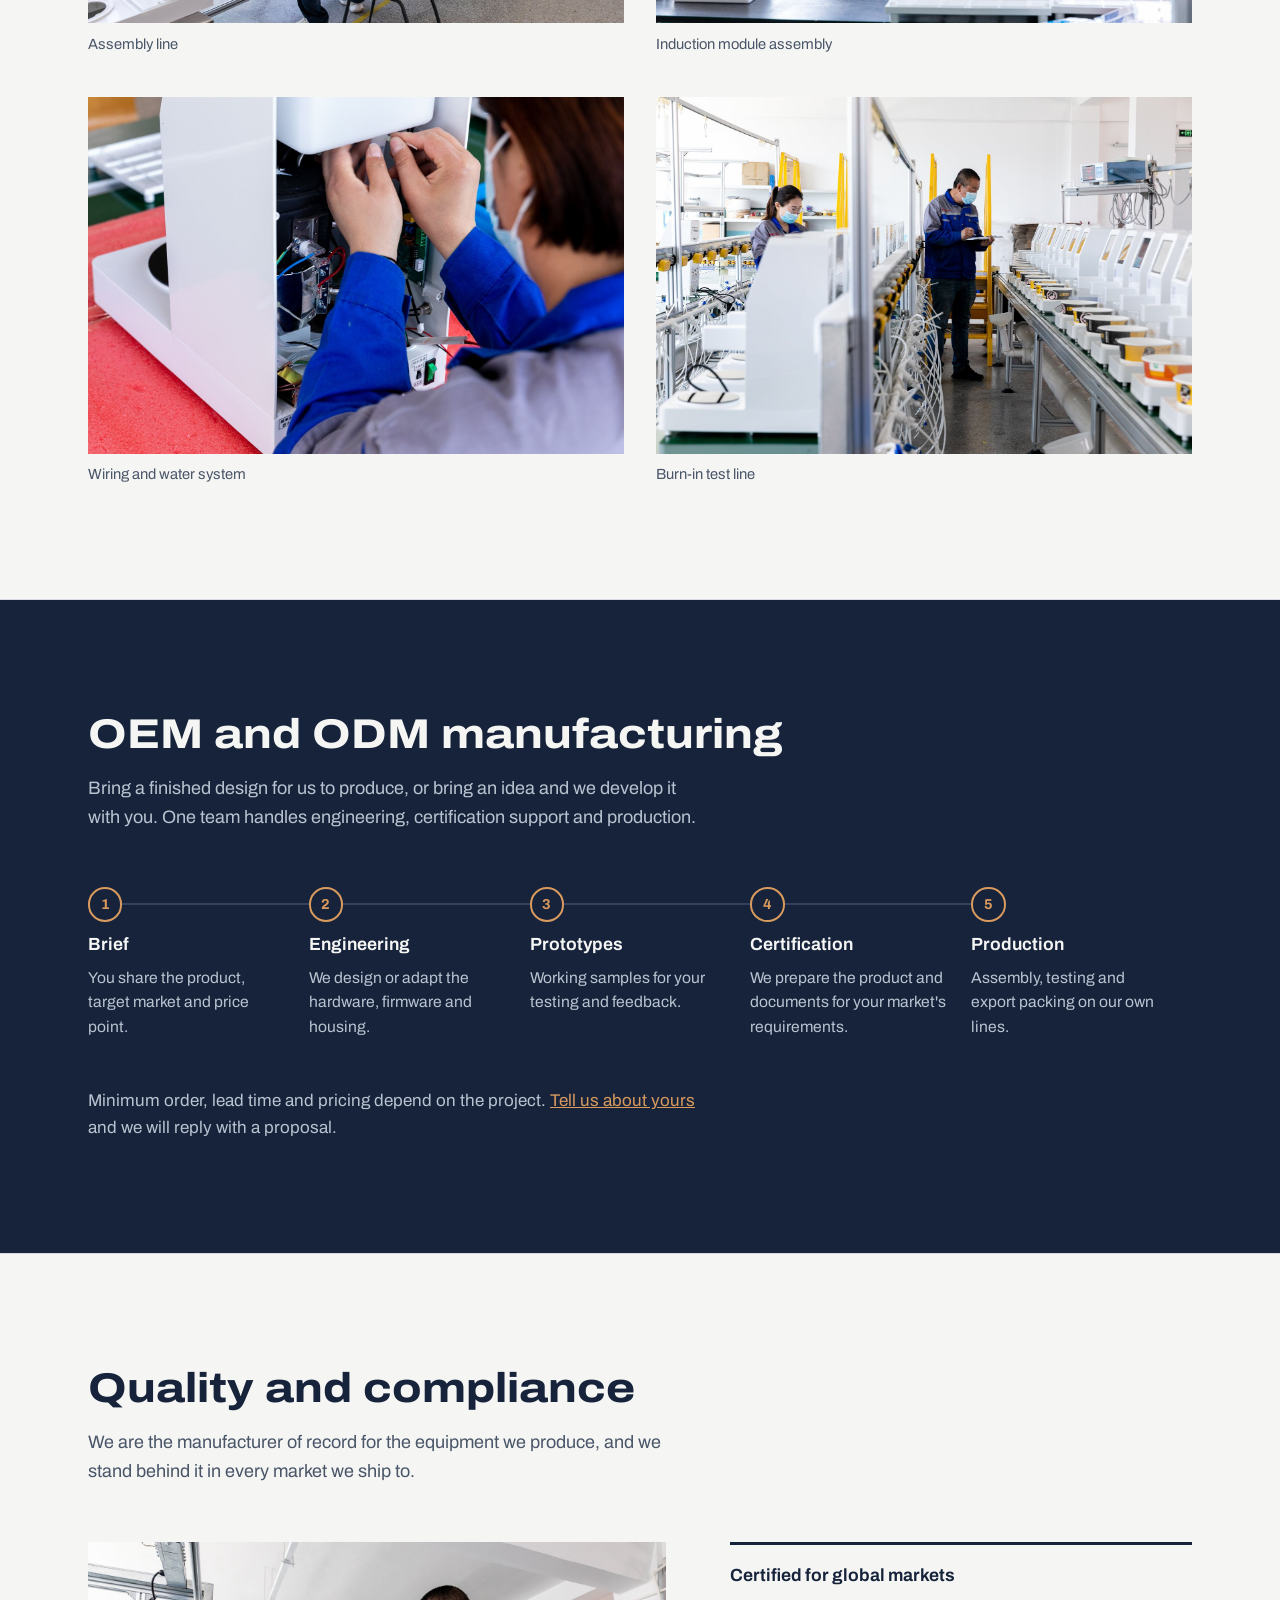
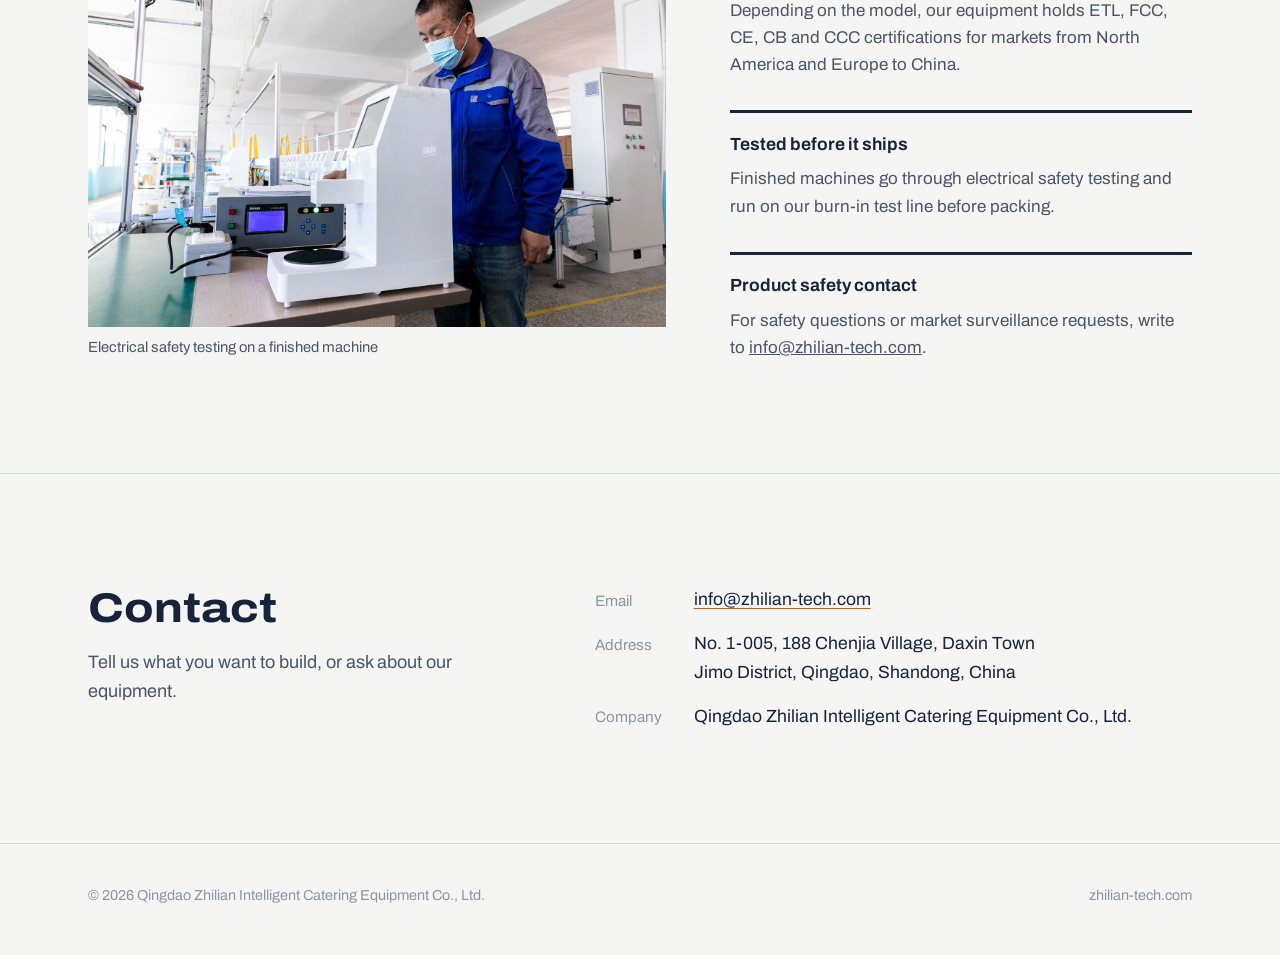
==== commit 27ccebe5: "Hero shows both machines; certifications summarized in quality section; phone only on Chinese page C" ====
--- a/index.html
+++ b/index.html
@@ -60,15 +60,11 @@
   text-decoration:none; font-weight:600; border-radius:2px;
 }
 .btn:hover{background:#0F1A2E}
-.coil{width:100%; max-width:34rem; justify-self:end; aspect-ratio:1}
-.coil path{stroke-dasharray:var(--len); stroke-dashoffset:0}
-@media (prefers-reduced-motion:no-preference){
-  .coil path{animation:wind 2.6s cubic-bezier(.6,.05,.25,1) both}
-  @keyframes wind{from{stroke-dashoffset:var(--len)}}
-}
+.hero{background:#fff}
+.hero-img{display:block; width:100%; max-width:40rem; height:auto; aspect-ratio:4/3; object-fit:contain; justify-self:end}
 @media (max-width:820px){
   .hero .wrap{grid-template-columns:1fr; min-height:0; padding-top:2.5rem}
-  .coil{order:-1; max-width:15rem; justify-self:start}
+  .hero-img{order:-1; max-width:28rem; justify-self:center}
 }
 
 /* sections */
@@ -159,22 +155,6 @@
 html[lang="zh-CN"] .hero h1{font-stretch:100%; letter-spacing:.01em; line-height:1.18}
 html[lang="zh-CN"] h2{font-stretch:100%; letter-spacing:.02em}
 
-/* certifications table */
-.certs-h{margin:4.5rem 0 1.25rem; font-size:1.35rem; font-weight:700}
-.certs{width:100%; border-collapse:collapse; font-size:1rem}
-.certs th,.certs td{text-align:left; vertical-align:top; padding:1rem 1.25rem 1rem 0; border-bottom:1px solid var(--line)}
-.certs thead th{font-size:.9rem; font-weight:600; color:var(--steel); border-bottom:2px solid var(--ink); padding-top:0}
-.certs tbody th{font-weight:700; white-space:nowrap}
-.certs td{color:var(--ink-soft)}
-.certs-note{margin:1.25rem 0 0; color:var(--ink-soft); font-size:.95rem}
-@media (max-width:760px){
-  .certs thead{display:none}
-  .certs,.certs tbody,.certs tr,.certs th,.certs td{display:block; width:100%}
-  .certs tr{padding:1.1rem 0; border-bottom:1px solid var(--line)}
-  .certs th,.certs td{border:0; padding:.15rem 0}
-  .certs tbody th{font-size:1.1rem; margin-bottom:.35rem; white-space:normal}
-  .certs td::before{content:attr(data-label); display:block; font-size:.8rem; color:var(--steel); margin-top:.45rem}
-}
 </style>
 </head>
 <body>
@@ -205,14 +185,7 @@
         <p>We design and manufacture induction-heated, connected appliances for commercial kitchens and for brands that sell around the world.</p>
         <a class="btn" href="mailto:info@zhilian-tech.com?subject=Project%20inquiry">Email our team</a>
       </div>
-      <svg class="coil" viewBox="0 0 600 600" role="img" aria-label="Copper induction coil">
-        <defs>
-          <linearGradient id="cu" x1="0" y1="0" x2="1" y2="1">
-            <stop offset="0" stop-color="#D99A5E"/><stop offset=".55" stop-color="#B5652B"/><stop offset="1" stop-color="#7E4219"/>
-          </linearGradient>
-        </defs>
-        <path d="M334.0 300.0 L334.1 301.7 L334.2 303.4 L334.1 305.1 L334.0 306.8 L333.8 308.5 L333.5 310.2 L333.1 311.9 L332.6 313.6 L332.1 315.3 L331.4 316.9 L330.7 318.5 L329.9 320.1 L329.0 321.7 L328.0 323.2 L327.0 324.6 L325.8 326.1 L324.6 327.4 L323.3 328.7 L322.0 330.0 L320.6 331.2 L319.1 332.3 L317.6 333.4 L316.0 334.3 L314.3 335.2 L312.6 336.1 L310.9 336.8 L309.1 337.5 L307.3 338.0 L305.4 338.5 L303.5 338.9 L301.6 339.2 L299.6 339.4 L297.7 339.5 L295.7 339.5 L293.8 339.4 L291.8 339.2 L289.8 338.9 L287.9 338.5 L285.9 338.1 L284.0 337.5 L282.1 336.8 L280.2 336.0 L278.4 335.1 L276.6 334.2 L274.8 333.1 L273.1 331.9 L271.4 330.7 L269.8 329.4 L268.3 327.9 L266.8 326.5 L265.4 324.9 L264.1 323.2 L262.8 321.5 L261.7 319.7 L260.6 317.9 L259.6 316.0 L258.7 314.0 L257.9 312.0 L257.2 310.0 L256.6 307.9 L256.1 305.7 L255.7 303.6 L255.4 301.4 L255.2 299.2 L255.1 297.0 L255.2 294.7 L255.3 292.5 L255.6 290.3 L256.0 288.1 L256.4 285.8 L257.0 283.7 L257.7 281.5 L258.6 279.3 L259.5 277.2 L260.5 275.2 L261.6 273.2 L262.9 271.2 L264.2 269.3 L265.7 267.5 L267.2 265.7 L268.8 264.0 L270.5 262.3 L272.3 260.8 L274.2 259.3 L276.1 258.0 L278.2 256.7 L280.3 255.5 L282.4 254.4 L284.6 253.5 L286.9 252.6 L289.2 251.8 L291.6 251.2 L294.0 250.7 L296.4 250.3 L298.9 250.0 L301.4 249.8 L303.8 249.8 L306.3 249.9 L308.8 250.1 L311.3 250.4 L313.8 250.9 L316.3 251.5 L318.7 252.2 L321.1 253.0 L323.5 253.9 L325.8 255.0 L328.1 256.2 L330.3 257.5 L332.5 258.9 L334.6 260.4 L336.6 262.1 L338.5 263.8 L340.4 265.6 L342.2 267.6 L343.9 269.6 L345.5 271.7 L347.0 273.9 L348.3 276.2 L349.6 278.5 L350.8 280.9 L351.8 283.4 L352.7 286.0 L353.5 288.5 L354.2 291.2 L354.7 293.8 L355.1 296.5 L355.4 299.3 L355.5 302.0 L355.5 304.7 L355.4 307.5 L355.1 310.3 L354.7 313.0 L354.2 315.7 L353.5 318.5 L352.7 321.1 L351.7 323.8 L350.6 326.4 L349.4 328.9 L348.1 331.4 L346.6 333.9 L345.0 336.2 L343.3 338.5 L341.5 340.7 L339.5 342.8 L337.5 344.9 L335.3 346.8 L333.0 348.6 L330.7 350.3 L328.2 351.9 L325.7 353.4 L323.1 354.8 L320.4 356.0 L317.7 357.1 L314.9 358.1 L312.1 358.9 L309.2 359.6 L306.2 360.1 L303.3 360.5 L300.3 360.8 L297.3 360.9 L294.2 360.9 L291.2 360.7 L288.2 360.3 L285.2 359.8 L282.2 359.2 L279.3 358.4 L276.3 357.5 L273.5 356.4 L270.6 355.2 L267.9 353.8 L265.2 352.3 L262.5 350.6 L260.0 348.8 L257.5 346.9 L255.1 344.9 L252.8 342.7 L250.6 340.5 L248.6 338.1 L246.6 335.6 L244.8 333.0 L243.1 330.3 L241.5 327.5 L240.0 324.7 L238.7 321.7 L237.6 318.7 L236.6 315.7 L235.7 312.6 L235.0 309.4 L234.4 306.2 L234.0 303.0 L233.8 299.7 L233.7 296.4 L233.8 293.1 L234.1 289.9 L234.5 286.6 L235.1 283.3 L235.8 280.1 L236.7 276.9 L237.8 273.7 L239.0 270.6 L240.4 267.6 L241.9 264.6 L243.6 261.7 L245.4 258.8 L247.4 256.1 L249.5 253.4 L251.7 250.8 L254.1 248.4 L256.6 246.1 L259.2 243.9 L261.9 241.8 L264.8 239.8 L267.7 238.0 L270.7 236.3 L273.8 234.8 L277.0 233.4 L280.3 232.2 L283.6 231.2 L287.0 230.3 L290.5 229.6 L293.9 229.0 L297.4 228.6 L301.0 228.4 L304.5 228.4 L308.1 228.5 L311.6 228.8 L315.1 229.3 L318.6 230.0 L322.1 230.9 L325.6 231.9 L329.0 233.1 L332.3 234.4 L335.6 235.9 L338.8 237.6 L341.9 239.5 L345.0 241.5 L347.9 243.7 L350.7 246.0 L353.5 248.4 L356.1 251.0 L358.6 253.7 L360.9 256.6 L363.1 259.5 L365.2 262.6 L367.1 265.8 L368.9 269.1 L370.4 272.5 L371.9 275.9 L373.1 279.5 L374.2 283.1 L375.1 286.7 L375.9 290.4 L376.4 294.2 L376.8 297.9 L377.0 301.7 L377.0 305.5 L376.8 309.3 L376.4 313.2 L375.8 316.9 L375.0 320.7 L374.1 324.4 L372.9 328.1 L371.6 331.8 L370.1 335.3 L368.4 338.8 L366.6 342.2 L364.5 345.6 L362.3 348.8 L360.0 351.9 L357.5 354.9 L354.8 357.8 L352.0 360.6 L349.0 363.2 L346.0 365.7 L342.8 368.0 L339.4 370.2 L336.0 372.2 L332.4 374.1 L328.8 375.7 L325.1 377.2 L321.3 378.5 L317.4 379.7 L313.5 380.6 L309.5 381.3 L305.5 381.9 L301.5 382.2 L297.4 382.3 L293.3 382.3 L289.3 382.0 L285.2 381.6 L281.2 380.9 L277.1 380.0 L273.2 379.0 L269.2 377.7 L265.4 376.2 L261.6 374.6 L257.9 372.7 L254.2 370.7 L250.7 368.5 L247.3 366.1 L244.0 363.6 L240.8 360.8 L237.7 358.0 L234.8 354.9 L232.0 351.7 L229.4 348.4 L227.0 345.0 L224.7 341.4 L222.6 337.7 L220.7 333.9 L218.9 330.0 L217.4 326.0 L216.1 322.0 L214.9 317.8 L214.0 313.6 L213.2 309.4 L212.7 305.1 L212.4 300.8 L212.3 296.5 L212.4 292.1 L212.7 287.8 L213.3 283.5 L214.0 279.2 L215.0 274.9 L216.2 270.7 L217.6 266.5 L219.2 262.4 L221.0 258.4 L223.0 254.5 L225.2 250.6 L227.6 246.9 L230.2 243.3 L232.9 239.8 L235.9 236.4 L239.0 233.2 L242.2 230.2 L245.6 227.3 L249.2 224.5 L252.9 222.0 L256.7 219.6 L260.7 217.4 L264.7 215.4 L268.9 213.6 L273.1 212.0 L277.5 210.6 L281.9 209.5 L286.4 208.5 L290.9 207.8 L295.4 207.3 L300.0 207.0 L304.6 206.9 L309.2 207.1 L313.8 207.5 L318.4 208.1 L322.9 209.0 L327.4 210.1 L331.9 211.4 L336.3 212.9 L340.6 214.7 L344.9 216.6 L349.0 218.8 L353.1 221.2 L357.0 223.7 L360.8 226.5 L364.5 229.5 L368.0 232.6 L371.3 236.0 L374.5 239.5 L377.6 243.1 L380.4 246.9 L383.1 250.9 L385.6 254.9 L387.8 259.1 L389.9 263.5 L391.8 267.9 L393.4 272.4 L394.8 277.0 L396.0 281.7 L396.9 286.4 L397.7 291.2 L398.1 296.0 L398.4 300.9 L398.4 305.7 L398.2 310.6 L397.7 315.5 L397.0 320.3 L396.0 325.1 L394.8 329.9 L393.4 334.6 L391.7 339.2 L389.8 343.8 L387.7 348.2 L385.4 352.6 L382.8 356.8 L380.0 360.9 L377.1 364.9 L373.9 368.8 L370.5 372.4 L367.0 376.0 L363.2 379.3 L359.3 382.5 L355.3 385.4 L351.1 388.2 L346.8 390.8 L342.3 393.1 L337.7 395.2 L333.0 397.2 L328.2 398.8 L323.4 400.3 L318.4 401.5 L313.4 402.4 L308.3 403.1 L303.3 403.6 L298.1 403.8 L293.0 403.7 L287.9 403.4 L282.8 402.9 L277.7 402.0 L272.6 401.0 L267.6 399.7 L262.7 398.1 L257.8 396.3 L253.0 394.3 L248.4 392.0 L243.8 389.5 L239.4 386.7 L235.0 383.7 L230.9 380.6 L226.9 377.2 L223.0 373.6 L219.4 369.8 L215.9 365.9 L212.6 361.7 L209.5 357.4 L206.7 353.0 L204.0 348.4 L201.6 343.6 L199.4 338.8 L197.4 333.8 L195.7 328.8 L194.3 323.6 L193.1 318.4 L192.1 313.1 L191.4 307.8 L191.0 302.4 L190.9 297.1 L191.0 291.7 L191.3 286.3 L192.0 280.9 L192.9 275.6 L194.1 270.3 L195.5 265.0 L197.2 259.8 L199.2 254.7 L201.4 249.7 L203.8 244.9 L206.5 240.1 L209.4 235.4 L212.6 231.0 L216.0 226.6 L219.6 222.4 L223.4 218.4 L227.4 214.6 L231.6 211.0 L236.0 207.6 L240.5 204.4 L245.3 201.5 L250.1 198.7 L255.1 196.2 L260.2 194.0 L265.4 192.0 L270.8 190.3 L276.2 188.8 L281.7 187.6 L287.2 186.6 L292.8 186.0 L298.5 185.6 L304.1 185.5 L309.8 185.7 L315.4 186.1 L321.1 186.9 L326.7 187.9 L332.2 189.2 L337.7 190.7 L343.1 192.6 L348.4 194.7 L353.6 197.0 L358.7 199.7 L363.7 202.5 L368.5 205.7 L373.2 209.0 L377.7 212.6 L382.1 216.5 L386.2 220.5 L390.2 224.7 L393.9 229.2 L397.4 233.8 L400.7 238.6 L403.8 243.6 L406.6 248.7 L409.1 253.9 L411.4 259.3 L413.5 264.8 L415.2 270.4 L416.7 276.1 L417.9 281.9 L418.8 287.7 L419.5 293.6 L419.8 299.5 L419.9 305.4 L419.6 311.3 L419.1 317.2 L418.2 323.1 L417.1 329.0 L415.7 334.7 L414.0 340.5 L412.0 346.1 L409.8 351.7 L407.2 357.1 L404.4 362.4 L401.4 367.6 L398.0 372.6 L394.5 377.4 L390.7 382.1 L386.6 386.6 L382.4 390.9 L377.9 395.0 L373.2 398.9 L368.3 402.5 L363.3 405.9 L358.0 409.0 L352.7 411.9 L347.1 414.5 L341.5 416.9 L335.7 418.9 L329.8 420.7 L323.9 422.2 L317.8 423.4 L311.8 424.3 L305.6 424.9 L299.4 425.2 L293.3 425.2 L287.1 424.9 L280.9 424.2 L274.8 423.3 L268.7 422.1 L262.6 420.5 L256.7 418.7 L250.8 416.6 L245.0 414.2 L239.4 411.5 L233.9 408.5 L228.5 405.2 L223.3 401.7 L218.3 397.9 L213.4 393.9 L208.8 389.6 L204.3 385.1 L200.1 380.4 L196.1 375.5 L192.4 370.3 L188.9 365.0 L185.7 359.6 L182.7 353.9 L180.0 348.1 L177.7 342.2 L175.6 336.2 L173.8 330.0 L172.3 323.8 L171.1 317.5 L170.2 311.1 L169.7 304.7 L169.4 298.2 L169.5 291.8 L169.9 285.3 L170.6 278.9 L171.6 272.5 L173.0 266.2 L174.7 259.9 L176.6 253.7 L178.9 247.6 L181.5 241.6 L184.4 235.8 L187.5 230.0 L191.0 224.5 L194.7 219.1 L198.7 213.9 L203.0 208.9 L207.5 204.1 L212.2 199.5 L217.2 195.2 L222.3 191.1 L227.7 187.2 L233.3 183.6 L239.0 180.3 L244.9 177.3 L251.0 174.6 L257.2 172.2 L263.5 170.1 L269.9 168.2 L276.4 166.8 L283.0 165.6 L289.7 164.7 L296.3 164.2 L303.1 164.0 L309.8 164.2 L316.5 164.7 L323.2 165.5 L329.8 166.6 L336.4 168.1 L342.9 169.9 L349.3 172.0 L355.7 174.5 L361.9 177.2 L367.9 180.3 L373.9 183.6 L379.6 187.3 L385.2 191.2 L390.6 195.4 L395.7 199.9 L400.7 204.6 L405.4 209.6 L409.8 214.8 L414.1 220.2 L418.0 225.9 L421.7 231.7 L425.0 237.7 L428.1 243.9 L430.9 250.2 L433.3 256.7 L435.5 263.3 L437.3 270.0 L438.8 276.7 L439.9 283.6 L440.7 290.5 L441.2 297.5 L441.3 304.4 L441.1 311.4 L440.5 318.4 L439.6 325.3 L438.3 332.2 L436.8 339.1 L434.8 345.8 L432.5 352.5 L430.0 359.0 L427.0 365.4 L423.8 371.7 L420.2 377.8 L416.4 383.8 L412.2 389.5 L407.8 395.1 L403.1 400.4 L398.2 405.5 L392.9 410.3 L387.5 414.9 L381.8 419.2 L375.9 423.3 L369.8 427.0 L363.5 430.4 L357.1 433.6 L350.5 436.4 L343.7 438.9 L336.9 441.0 L329.9 442.8 L322.9 444.3 L315.7 445.4 L308.5 446.2 L301.3 446.6 L294.1 446.7 L286.8 446.4 L279.6 445.7 L272.4 444.7 L265.3 443.3 L258.2 441.6 L251.2 439.5 L244.3 437.1 L237.5 434.3 L230.9 431.2 L224.4 427.8 L218.1 424.0 L212.0 420.0 L206.1 415.6 L200.4 411.0 L194.9 406.0 L189.7 400.8 L184.7 395.4 L180.0 389.7 L175.6 383.7 L171.5 377.6 L167.6 371.2 L164.1 364.7 L160.9 358.0 L158.1 351.1 L155.6 344.1 L153.4 336.9 L151.6 329.7 L150.2 322.4 L149.1 315.0 L148.4 307.5 L148.0 300.0 L148.0 292.5 L148.4 285.0 L149.2 277.5 L150.3 270.0 L151.8 262.7 L153.7 255.3 L155.9 248.1 L158.5 241.0 L161.4 234.0 L164.7 227.2 L168.3 220.5 L172.2 214.0 L176.5 207.7 L181.1 201.6 L185.9 195.7 L191.1 190.1 L196.5 184.8 L202.3 179.7 L208.2 174.8 L214.4 170.3 L220.8 166.1 L227.4 162.2 L234.3 158.7 L241.3 155.4 L248.4 152.6 L255.7 150.0 L263.1 147.9 L270.6 146.1 L278.2 144.6 L285.9 143.6 L293.7 142.9 L301.4 142.6 L309.2 142.7 L317.0 143.2 L324.7 144.0 L332.4 145.3 L340.0 146.9 L347.6 148.9 L355.1 151.3 L362.4 154.0 L369.6 157.1 L376.6 160.6 L383.5 164.4 L390.2 168.6 L396.7 173.0 L402.9 177.8 L409.0 182.9 L414.7 188.3 L420.2 194.0 L425.4 200.0 L430.3 206.2 L435.0 212.6 L439.3 219.3 L443.2 226.2 L446.8 233.3 L450.1 240.6 L453.0 248.0 L455.6 255.6 L457.7 263.3 L459.5 271.1 L460.9 278.9 L461.9 286.9 L462.5 294.9 L462.8 302.9 L462.6 311.0 L462.0 319.0 L461.0 327.0 L459.7 334.9 L457.9 342.8 L455.8 350.6 L453.3 358.3 L450.3 365.9 L447.1 373.3 L443.4 380.5 L439.4 387.6 L435.1 394.5 L430.4 401.1 L425.3 407.5 L420.0 413.7 L414.4 419.6 L408.4 425.2 L402.2 430.6 L395.8 435.6 L389.0 440.3 L382.1 444.7 L374.9 448.7 L367.6 452.4 L360.0 455.7 L352.3 458.6 L344.5 461.1 L336.5 463.3 L328.4 465.1 L320.3 466.4 L312.0 467.4 L303.8 468.0 L295.5 468.1 L287.2 467.9 L278.9 467.2 L270.6 466.1 L262.4 464.6 L254.3 462.7 L246.3 460.4 L238.4 457.7 L230.6 454.7 L223.0 451.2 L215.5 447.4 L208.2 443.2 L201.2 438.6 L194.4 433.7 L187.8 428.4 L181.5 422.9 L175.4 417.0 L169.7 410.8 L164.2 404.3 L159.1 397.6 L154.3 390.6 L149.9 383.4 L145.8 376.0 L142.1 368.3 L138.8 360.5 L135.8 352.5 L133.2 344.4 L131.1 336.2 L129.3 327.8 L128.0 319.4 L127.1 310.9 L126.6 302.3 L126.5 293.8 L126.9 285.2 L127.7 276.7 L128.9 268.1 L130.5 259.7 L132.5 251.3 L135.0 243.1 L137.8 234.9 L141.1 226.9 L144.7 219.1 L148.7 211.5 L153.2 204.0 L157.9 196.8 L163.1 189.8 L168.6 183.1 L174.4 176.6 L180.5 170.4 L186.9 164.6 L193.6 159.0 L200.6 153.8 L207.9 148.9 L215.4 144.4 L223.1 140.3 L231.0 136.5 L239.1 133.1 L247.3 130.2 L255.7 127.6 L264.3 125.5 L272.9 123.8 L281.6 122.5 L290.4 121.6 L299.2 121.2 L308.0 121.2 L316.9 121.7 L325.7 122.5 L334.4 123.9 L343.1 125.6 L351.7 127.8 L360.2 130.4 L368.6 133.4 L376.8 136.8 L384.8 140.7 L392.7 144.9 L400.3 149.5 L407.7 154.5 L414.8 159.9 L421.7 165.6 L428.3 171.7 L434.6 178.0 L440.6 184.7 L446.3 191.7 L451.6 199.0 L456.5 206.5 L461.1 214.2 L465.3 222.2 L469.1 230.4 L472.5 238.8 L475.4 247.3 L478.0 256.0 L480.1 264.8 L481.8 273.7 L483.0 282.7 L483.8 291.7 L484.2 300.8 L484.1 309.9 L483.6 319.0 L482.6 328.1 L481.1 337.1 L479.2 346.0 L476.9 354.9 L474.1 363.6 L470.9 372.2 L467.3 380.6 L463.3 388.8 L458.9 396.9 L454.0 404.7 L448.8 412.2 L443.2 419.6 L437.3 426.6 L431.0 433.3 L424.3 439.8 L417.4 445.9 L410.2 451.6 L402.6 457.0 L394.8 462.0 L386.8 466.7 L378.5 470.9 L370.1 474.7 L361.4 478.1 L352.6 481.1 L343.7 483.6 L334.6 485.7 L325.4 487.4 L316.1 488.6 L306.8 489.3 L297.4 489.6 L288.1 489.4 L278.7 488.7 L269.4 487.6 L260.2 486.0 L251.0 484.0 L241.9 481.5 L233.0 478.6 L224.2 475.2 L215.5 471.4 L207.1 467.2 L198.9 462.6 L190.9 457.5 L183.1 452.1 L175.7 446.2 L168.5 440.0 L161.6 433.5 L155.1 426.6 L148.9 419.4 L143.0 411.9 L137.5 404.1 L132.5 396.1 L127.8 387.8 L123.5 379.2 L119.6 370.5 L116.2 361.5 L113.2 352.4 L110.7 343.2 L108.7 333.8 L107.1 324.4 L105.9 314.8 L105.3 305.2 L105.1 295.6 L105.3 286.0 L106.1 276.4 L107.3 266.8 L109.1 257.3 L111.2 247.9 L113.9 238.6 L117.0 229.4 L120.5 220.4 L124.5 211.6 L128.9 202.9 L133.8 194.5 L139.1 186.4 L144.7 178.5 L150.8 170.8 L157.2 163.5 L164.0 156.5 L171.2 149.8 L178.6 143.5 L186.4 137.6 L194.5 132.0 L202.8 126.9 L211.4 122.2 L220.2 117.8 L229.2 114.0 L238.4 110.5 L247.8 107.6 L257.3 105.1 L267.0 103.0 L276.7 101.5 L286.5 100.4 L296.4 99.8 L306.3 99.7 L316.2 100.1 L326.0 101.0 L335.9 102.3 L345.6 104.2 L355.3 106.5 L364.8 109.3 L374.2 112.6 L383.4 116.3 L392.5 120.5 L401.3 125.2 L409.9 130.2 L418.2 135.7 L426.3 141.6 L434.1 147.9 L441.5 154.6 L448.7 161.6 L455.4 169.0 L461.8 176.8 L467.9 184.8 L473.5 193.2 L478.7 201.8 L483.5 210.6 L487.8 219.7 L491.7 229.0 L495.1 238.5 L498.1 248.2 L500.6 258.0 L502.6 267.9 L504.1 277.9 L505.1 288.0 L505.6 298.2 L505.6 308.3 L505.1 318.5 L504.1 328.6 L502.6 338.7 L500.6 348.6 L498.2 358.5 L495.2 368.3 L491.7 377.9 L487.8 387.3 L483.4 396.6 L478.6 405.6 L473.3 414.4 L467.6 422.9 L461.4 431.1 L454.9 439.0 L448.0 446.6 L440.6 453.9 L433.0 460.8 L425.0 467.3 L416.7 473.4 L408.1 479.1 L399.2 484.3 L390.0 489.1 L380.7 493.5 L371.1 497.4 L361.3 500.8 L351.3 503.8 L341.3 506.2 L331.1 508.2 L320.8 509.6 L310.4 510.6 L300.0 511.0 L289.6 510.9 L279.2 510.3 L268.8 509.2 L258.5 507.6 L248.2 505.4 L238.1 502.8 L228.1 499.6 L218.3 496.0 L208.7 491.9 L199.2 487.3 L190.0 482.2 L181.1 476.7 L172.4 470.8 L164.0 464.4 L155.9 457.6 L148.2 450.4 L140.9 442.9 L133.9 434.9 L127.3 426.7 L121.1 418.1 L115.3 409.2 L110.0 400.0 L105.2 390.6 L100.8 381.0 L96.9 371.1 L93.4 361.0 L90.5 350.8 L88.1 340.4 L86.2 329.9 L84.8 319.4 L84.0 308.7 L83.6 298.1 L83.8 287.4 L84.5 276.7 L85.8 266.1 L87.5 255.5 L89.8 245.0 L92.6 234.7 L96.0 224.5 L99.8 214.4 L104.1 204.6 L108.9 194.9 L114.2 185.5 L119.9 176.4 L126.1 167.6 L132.7 159.1 L139.7 150.9 L147.2 143.0 L155.0 135.5 L163.2 128.4 L171.7 121.8 L180.6 115.5 L189.7 109.7 L199.2 104.3 L208.9 99.4 L218.9 95.0 L229.0 91.1 L239.4 87.7 L249.9 84.8 L260.5 82.4 L271.3 80.6 L282.1 79.3 L293.0 78.5 L304.0 78.2 L314.9 78.5 L325.9 79.4 L336.7 80.8 L347.6 82.7 L358.3 85.1 L368.8 88.1 L379.3 91.6 L389.5 95.6 L399.6 100.1 L409.4 105.1 L419.0 110.6 L428.3 116.6 L437.3 123.0 L446.0 129.9 L454.3 137.2 L462.3 144.9 L469.8 153.0 L477.0 161.4 L483.8 170.2 L490.1 179.4 L496.0 188.8 L501.4 198.5 L506.3 208.5 L510.7 218.8 L514.6 229.2 L518.0 239.8 L520.9 250.6 L523.2 261.6 L525.0 272.6 L526.3 283.7 L527.0 294.9 L527.1 306.1 L526.7 317.3 L525.7 328.5 L524.2 339.6 L522.1 350.7 L519.5 361.6 L516.4 372.5 L512.7 383.1 L508.5 393.6 L503.8 403.8 L498.5 413.8 L492.8 423.6 L486.6 433.1 L480.0 442.2 L472.9 451.0 L465.3 459.5 L457.4 467.6 L449.0 475.3 L440.3 482.5 L431.2 489.4 L421.8 495.8 L412.1 501.7 L402.0 507.1 L391.8 512.1 L381.2 516.5 L370.5 520.4 L359.6 523.8 L348.5 526.6 L337.3 528.9 L326.0 530.6 L314.6 531.8 L303.1 532.4 L291.7 532.4 L280.2 531.9 L268.7 530.8 L257.4 529.1 L246.1 526.9 L234.9 524.2 L223.8 520.8 L213.0 517.0 L202.3 512.5 L191.9 507.6 L181.7 502.2 L171.7 496.2 L162.1 489.8 L152.8 482.9 L143.8 475.5 L135.3 467.7 L127.1 459.5 L119.3 450.9 L111.9 441.9 L105.0 432.5 L98.5 422.8 L92.6 412.8 L87.1 402.5 L82.2 392.0 L77.7 381.2 L73.8 370.1 L70.5 358.9 L67.7 347.6 L65.5 336.1 L63.8 324.5 L62.7 312.8 L62.2 301.1 L62.3 289.3 L62.9 277.6 L64.1 265.9 L65.9 254.3 L68.3 242.7 L71.3 231.3 L74.8 220.1 L78.8 209.0 L83.5 198.1 L88.6 187.5 L94.3 177.1 L100.4 167.0 L107.1 157.2 L114.3 147.7 L121.9 138.7 L129.9 129.9 L138.4 121.6 L147.3 113.7 L156.6 106.3 L166.2 99.3 L176.2 92.8 L186.5 86.8 L197.1 81.3 L208.0 76.4 L219.0 71.9 L230.3 68.0 L241.8 64.7 L253.5 62.0 L265.3 59.8 L277.1 58.2 L289.1 57.2 L301.1 56.8 L313.1 57.0 L325.1 57.8 L337.0 59.1 L348.9 61.1 L360.7 63.6 L372.3 66.7 L383.8 70.4 L395.1 74.7 L406.2 79.5 L417.0 84.9 L427.6 90.8 L437.8 97.2 L447.8 104.1 L457.4 111.5 L466.6 119.4 L475.4 127.7 L483.8 136.4 L491.8 145.6 L499.3 155.2 L506.4 165.1 L512.9 175.4 L519.0 185.9 L524.5 196.8 L529.5 208.0 L533.9 219.3 L537.7 230.9 L541.0 242.7 L543.7 254.6 L545.8 266.7 L547.4 278.9 L548.3 291.1 L548.6 303.3 L548.3 315.6 L547.4 327.9 L545.9 340.1 L543.7 352.2 L541.0 364.2 L537.7 376.1 L533.8 387.8 L529.4 399.3 L524.4 410.5 L518.8 421.6 L512.7 432.3 L506.0 442.7 L498.8 452.8 L491.2 462.6 L483.1 471.9 L474.5 480.8 L465.4 489.4 L456.0 497.4 L446.2 505.0 L436.0 512.1 L425.4 518.7 L414.5 524.8 L403.4 530.3 L391.9 535.3 L380.3 539.7 L368.4 543.6 L356.3 546.8 L344.1 549.4 L331.8 551.5 L319.3 552.9 L306.8 553.7 L294.3 553.9 L281.8 553.5 L269.3 552.5 L256.8 550.8 L244.4 548.5 L232.2 545.6 L220.1 542.2 L208.2 538.1 L196.5 533.4 L185.0 528.2 L173.8 522.4 L162.9 516.0 L152.3 509.1 L142.1 501.7 L132.2 493.8 L122.7 485.4 L113.7 476.5 L105.1 467.2 L96.9 457.5 L89.2 447.4 L82.1 436.9 L75.5 426.1 L69.4 414.9 L63.8 403.5 L58.8 391.7 L54.4 379.8 L50.6 367.6 L47.4 355.3 L44.9 342.8 L42.9 330.1 L41.5 317.4 L40.8 304.7 L40.7 291.9 L41.3 279.1 L42.5 266.3 L44.3 253.6 L46.7 241.0 L49.8 228.5 L53.5 216.2 L57.7 204.1 L62.6 192.2 L68.1 180.5 L74.1 169.1 L80.7 158.0 L87.8 147.3 L95.5 136.9 L103.7 126.9 L112.3 117.3 L121.5 108.2 L131.0 99.4 L141.0 91.2 L151.4 83.5 L162.2 76.3 L173.3 69.6 L184.8 63.5 L196.5 57.9 L208.5 53.0 L220.8 48.6 L233.3 44.8 L245.9 41.7 L258.7 39.2 L271.6 37.3 L284.6 36.0 L297.6 35.4 L310.7 35.4 L323.7 36.1 L336.8 37.5 L349.7 39.4 L362.5 42.0 L375.2 45.3 L387.8 49.1 L400.1 53.6 L412.2 58.7 L424.1 64.4 L435.6 70.6 L446.9 77.5 L457.8 84.9 L468.3 92.8 L478.5 101.2 L488.2 110.1 L497.4 119.5 L506.2 129.4 L514.5 139.7 L522.3 150.4 L529.6 161.4 L536.3 172.9 L542.4 184.6 L548.0 196.6 L552.9 208.9 L557.3 221.5 L561.0 234.2 L564.1 247.2 L566.5 260.2 L568.3 273.4 L569.5 286.7 L570.0 300.0" fill="none" stroke="url(#cu)" stroke-width="9" stroke-linecap="round" pathLength="1000" style="--len:1000"/>
-      </svg>
+      <img class="hero-img" src="assets/img/hero-products.jpg" width="1600" height="1200" alt="Two white countertop ramen cookers, each with a bowl of noodles on its induction plate">
     </div>
   </section>
 
@@ -279,30 +252,18 @@
   <section class="block" id="quality">
     <div class="wrap">
       <h2>Quality and compliance</h2>
-      <p class="lede">We are the manufacturer of record for the equipment we produce. It is certified for North America, the EU, China and CB Scheme countries, and we stand behind it in every market we ship to.</p>
+      <p class="lede">We are the manufacturer of record for the equipment we produce, and we stand behind it in every market we ship to.</p>
       <div class="q-grid">
         <figure class="photo">
           <img src="assets/img/safety-test.jpg" width="1600" height="1067" loading="lazy" alt="Technician running an electrical safety test on a finished machine">
           <figcaption>Electrical safety testing on a finished machine</figcaption>
         </figure>
         <div class="facts facts-stack">
+          <div><h3>Certified for global markets</h3><p>Depending on the model, our equipment holds ETL, FCC, CE, CB and CCC certifications for markets from North America and Europe to China.</p></div>
           <div><h3>Tested before it ships</h3><p>Finished machines go through electrical safety testing and run on our burn-in test line before packing.</p></div>
           <div><h3>Product safety contact</h3><p>For safety questions or market surveillance requests, write to <a href="mailto:info@zhilian-tech.com">info@zhilian-tech.com</a>.</p></div>
         </div>
       </div>
-      <h3 class="certs-h">Certifications</h3>
-      <table class="certs">
-        <thead><tr><th scope="col">Certification</th><th scope="col">Market</th><th scope="col">Standards</th><th scope="col">Equipment</th></tr></thead>
-        <tbody>
-          <tr><th scope="row">ETL Listed</th><td data-label="Market">United States, Canada</td><td data-label="Standards">UL 197; CSA C22.2 No. 109</td><td data-label="Equipment">Commercial ramen cooker</td></tr>
-          <tr><th scope="row">ETL Sanitation</th><td data-label="Market">United States, Canada</td><td data-label="Standards">NSF/ANSI 4</td><td data-label="Equipment">Commercial ramen cooker</td></tr>
-          <tr><th scope="row">FCC</th><td data-label="Market">United States</td><td data-label="Standards">Tested to 47 CFR Part 15</td><td data-label="Equipment">Commercial ramen cooker</td></tr>
-          <tr><th scope="row">CE</th><td data-label="Market">European Union</td><td data-label="Standards">EN 60335 series, EMC and radio directives</td><td data-label="Equipment">Commercial ramen cooker; compact ramen cooker</td></tr>
-          <tr><th scope="row">CB Scheme</th><td data-label="Market">IECEE member countries</td><td data-label="Standards">IEC 60335-1, IEC 60335-2-9, IEC 60335-2-15, IEC 62233</td><td data-label="Equipment">Commercial ramen cooker (220 V)</td></tr>
-          <tr><th scope="row">CCC</th><td data-label="Market">China</td><td data-label="Standards">GB 4706 series</td><td data-label="Equipment">Commercial ramen cooker; compact ramen cooker (China versions)</td></tr>
-        </tbody>
-      </table>
-      <p class="certs-note">Certificates and test reports are available on request.</p>
     </div>
   </section>
 
@@ -314,7 +275,6 @@
       </div>
       <dl>
         <dt>Email</dt><dd><a href="mailto:info@zhilian-tech.com">info@zhilian-tech.com</a></dd>
-        <dt>Phone</dt><dd><a href="tel:+8613730919077">+86 137 3091 9077</a></dd>
         <dt>Address</dt><dd>No. 1-005, 188 Chenjia Village, Daxin Town<br>Jimo District, Qingdao, Shandong, China</dd>
         <dt>Company</dt><dd>Qingdao Zhilian Intelligent Catering Equipment Co., Ltd.</dd>
       </dl>
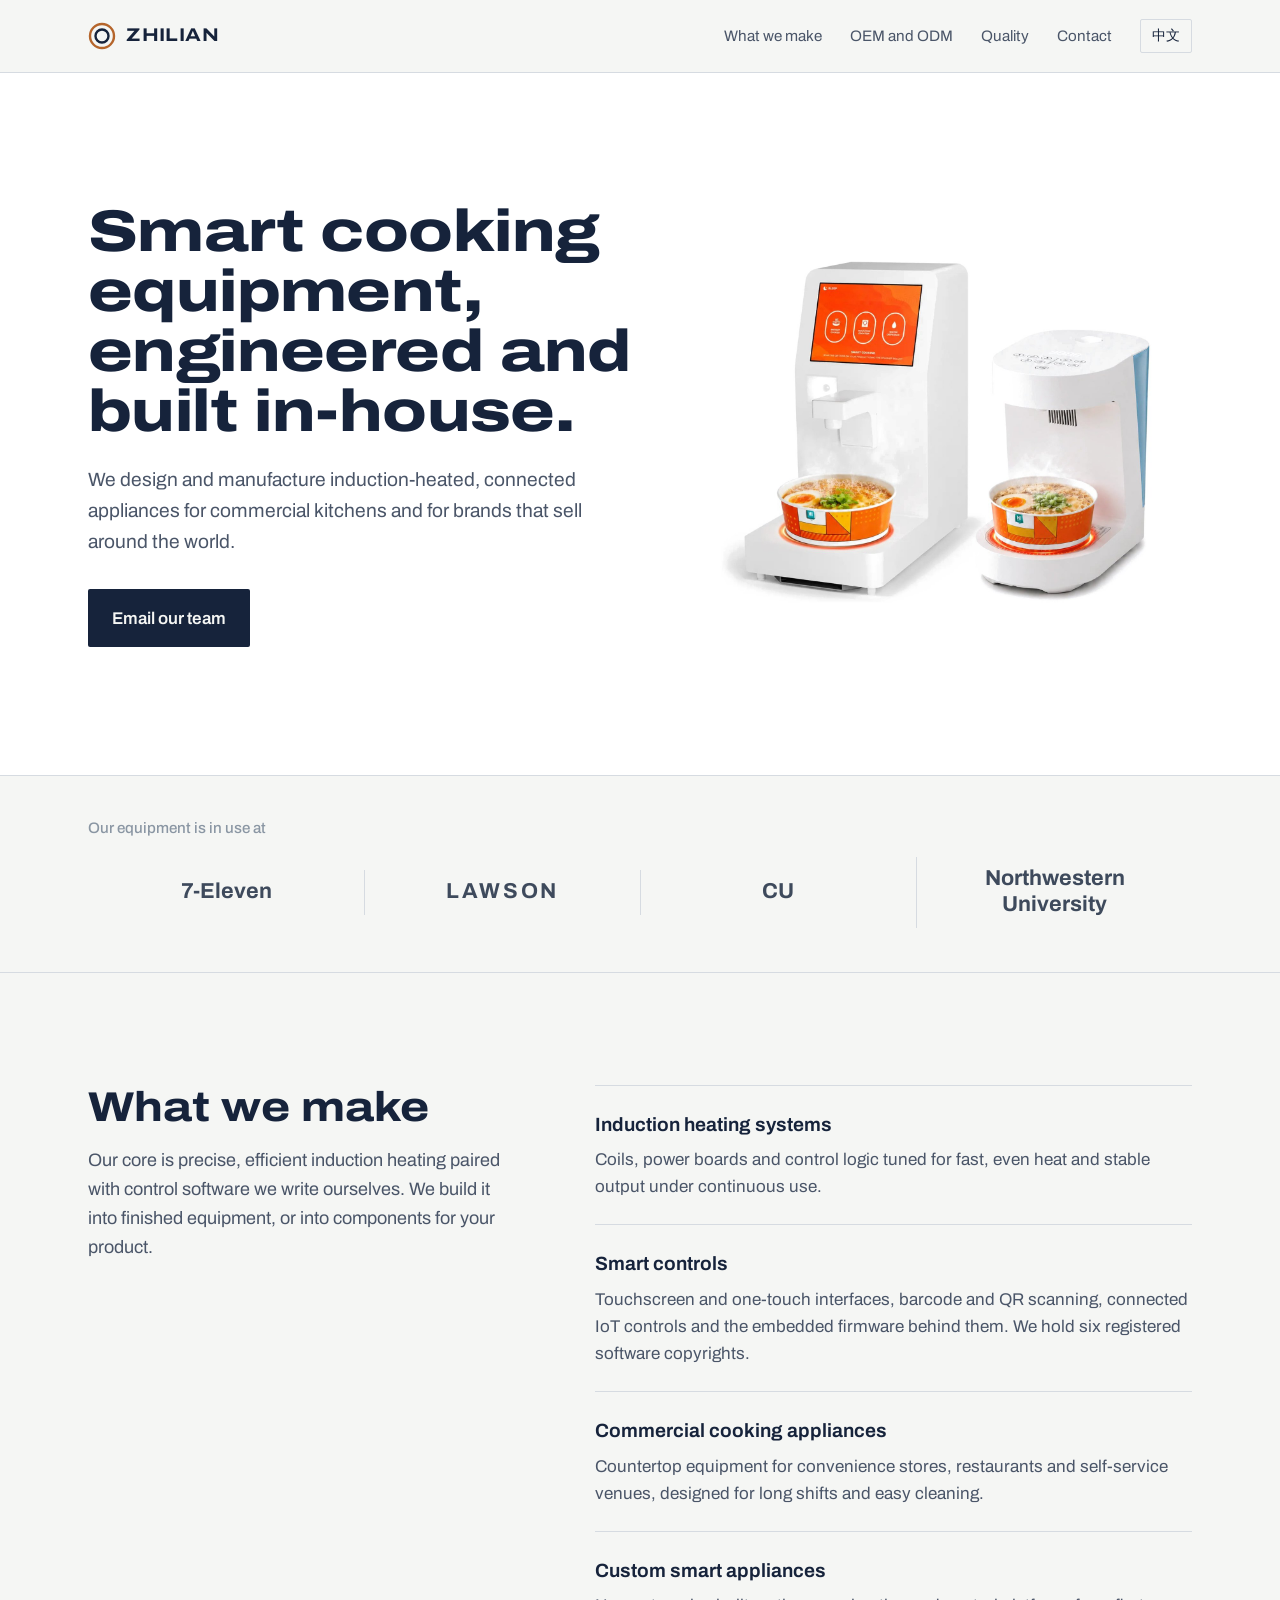
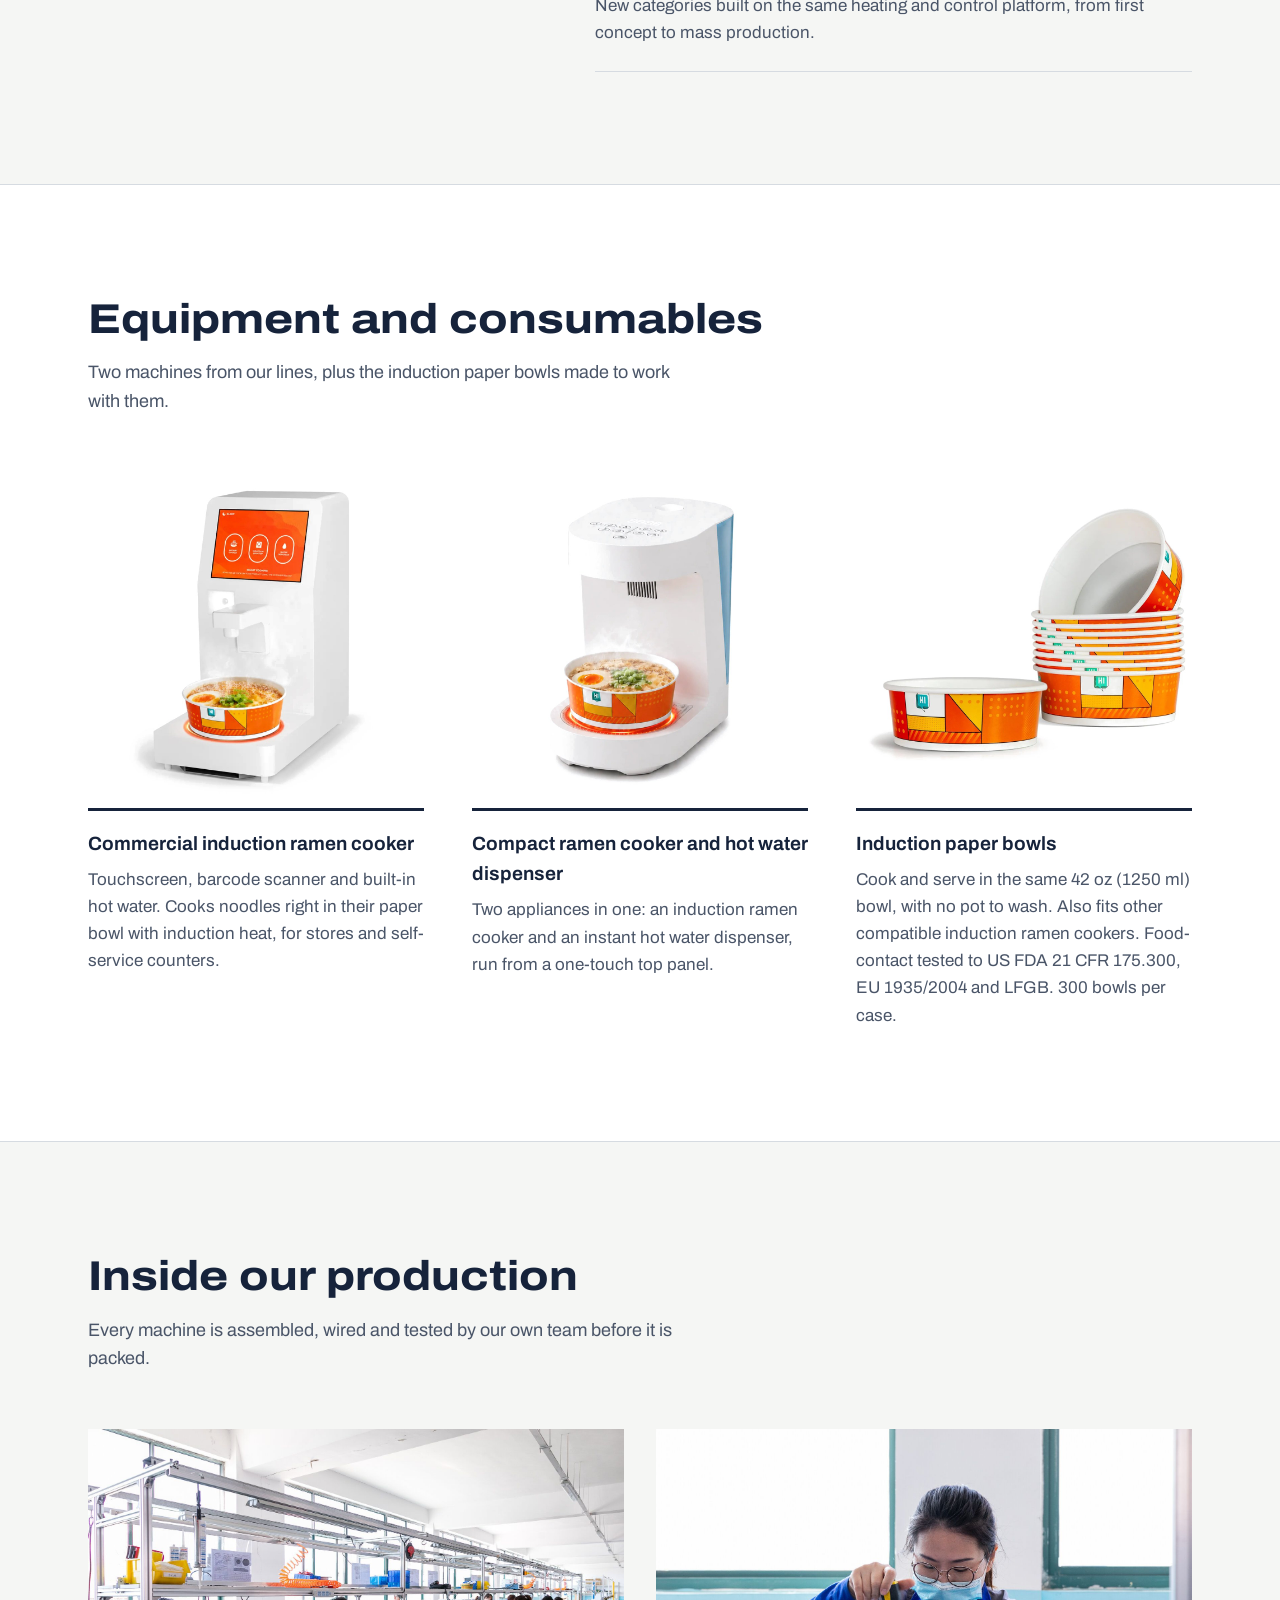
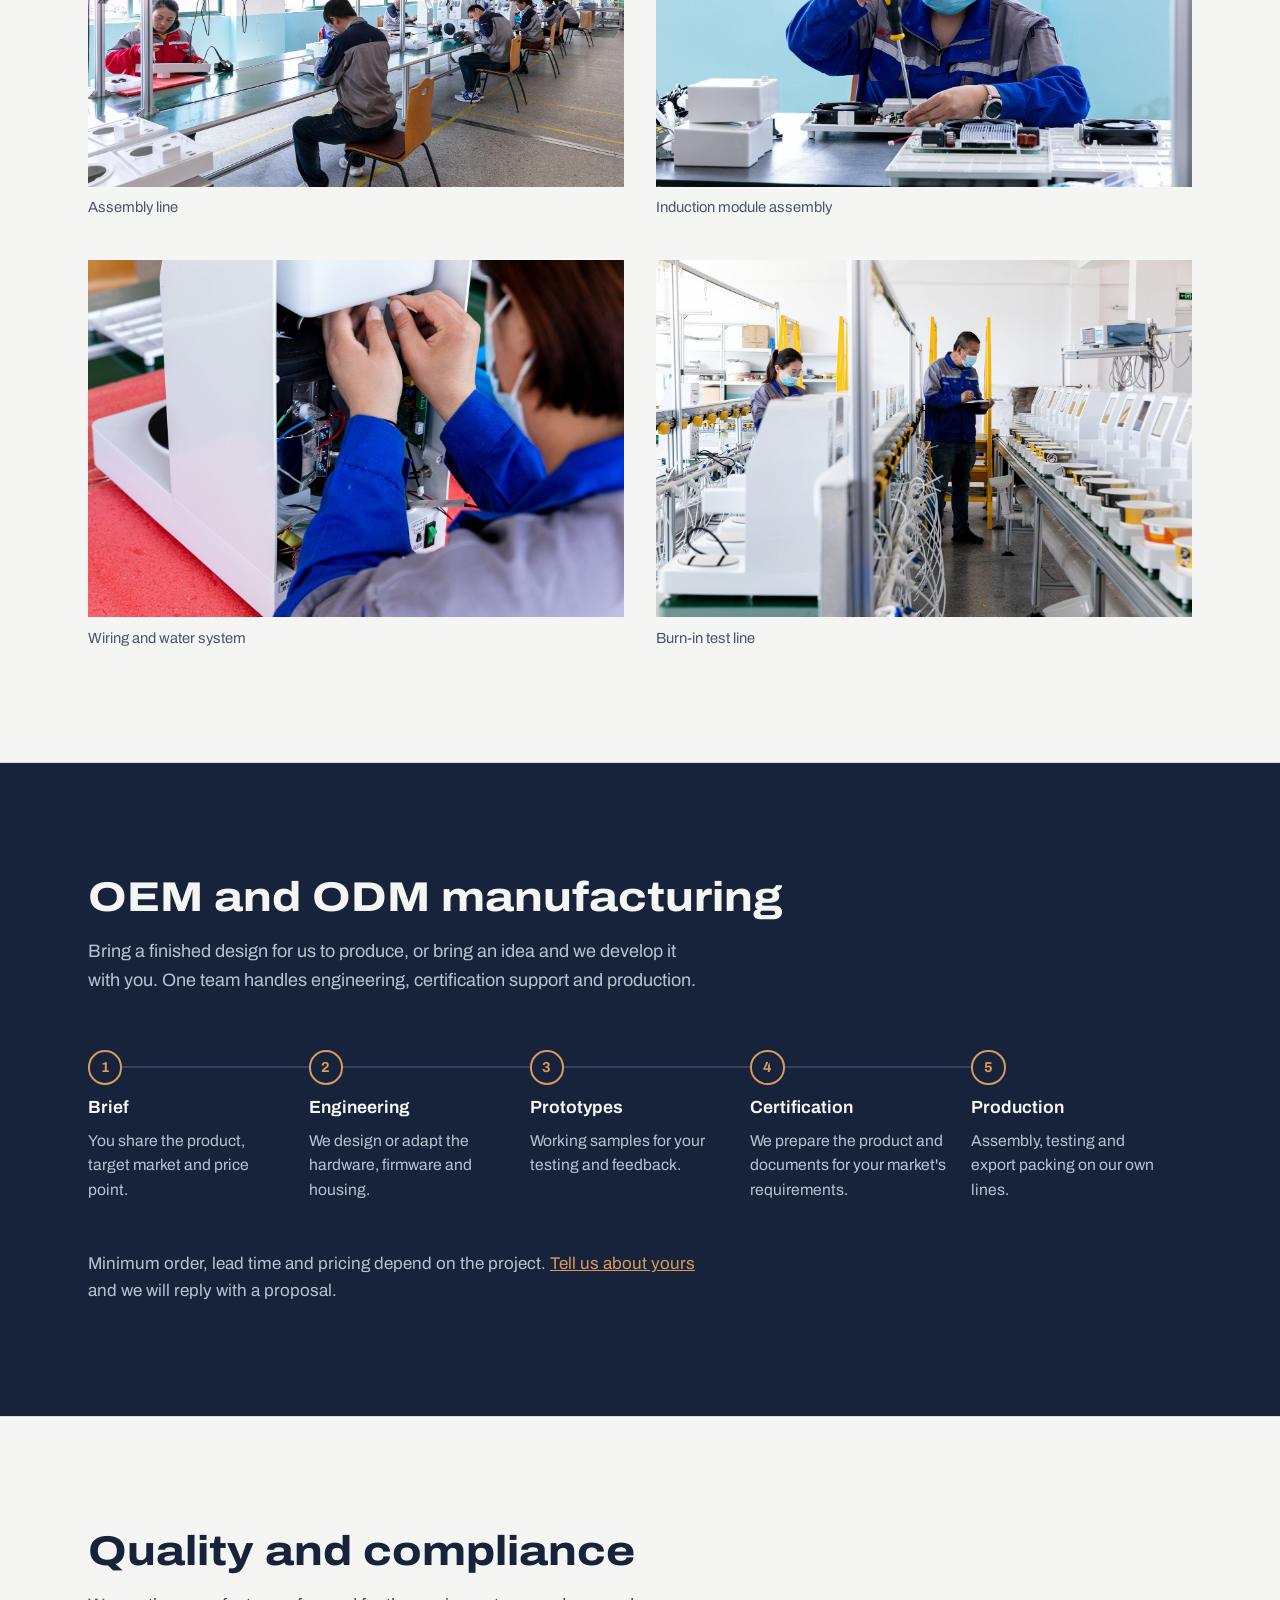
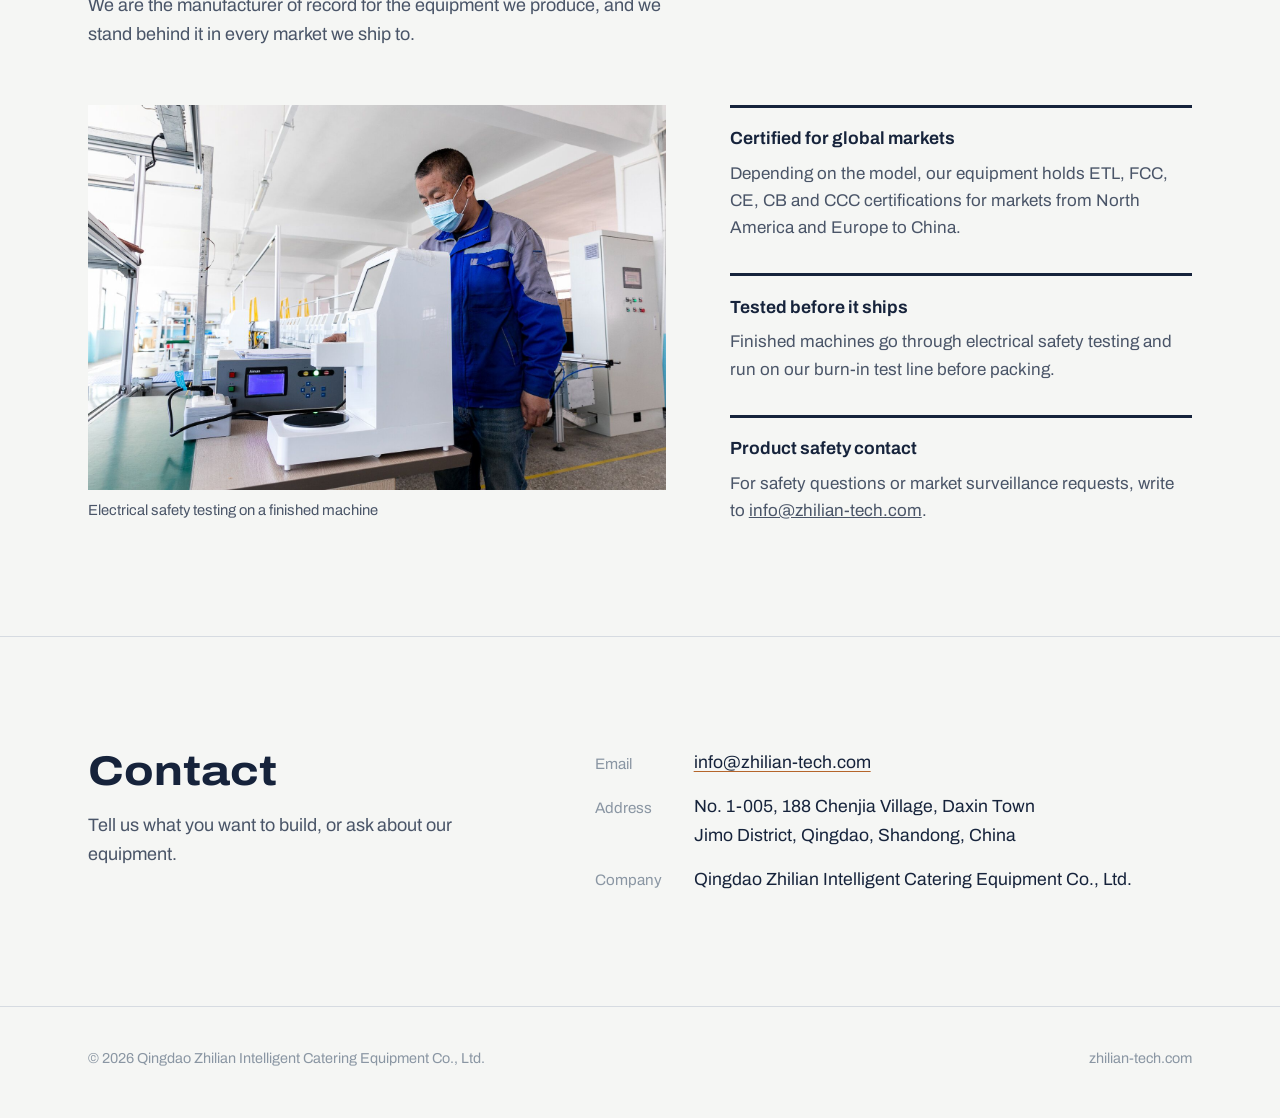
==== commit 47ffb44d: "Add client names strip and paper bowls to equipment section Co-Authored-By: Claude Opus 5.5 <noreply" ====
--- a/index.html
+++ b/index.html
@@ -121,13 +121,13 @@
 
 /* products: white band so the white-background photos sit seamlessly */
 .products-band{background:#fff}
-.products{display:grid; grid-template-columns:repeat(2,minmax(0,1fr)); gap:3rem 4rem; margin-top:3rem}
+.products{display:grid; grid-template-columns:repeat(3,minmax(0,1fr)); gap:3rem 3rem; margin-top:3rem}
 .product{margin:0}
 .product img{display:block; width:100%; height:auto; aspect-ratio:1/1; object-fit:contain; max-width:30rem; margin:0 auto}
 .product figcaption{border-top:3px solid var(--ink); padding-top:1.1rem; margin-top:.5rem}
 .product h3{margin:0 0 .4rem; font-size:1.2rem; font-weight:650}
 .product p{margin:0; color:var(--ink-soft); max-width:var(--measure)}
-@media (max-width:720px){ .products{grid-template-columns:1fr} }
+@media (max-width:760px){ .products{grid-template-columns:1fr; gap:3.5rem} .product img{max-width:24rem} }
 
 /* production gallery */
 .gallery{display:grid; grid-template-columns:repeat(2,minmax(0,1fr)); gap:2.5rem 2rem; margin-top:3.5rem}
@@ -155,6 +155,22 @@
 html[lang="zh-CN"] .hero h1{font-stretch:100%; letter-spacing:.01em; line-height:1.18}
 html[lang="zh-CN"] h2{font-stretch:100%; letter-spacing:.02em}
 
+
+/* clients */
+.clients{border-bottom:1px solid var(--line); padding:2.75rem 0}
+.clients-h{font-size:.95rem; font-weight:500; color:var(--steel); margin:0 0 1.25rem; font-stretch:100%; letter-spacing:0}
+.client-list{list-style:none; margin:0; padding:0; display:grid; grid-template-columns:repeat(4,minmax(0,1fr)); align-items:center}
+.client-list li{text-align:center; padding:.6rem 1rem; border-left:1px solid var(--line); color:#3E4A5C; font-weight:700; font-size:1.35rem; line-height:1.2}
+.client-list li:first-child{border-left:0}
+.cl-lawson{letter-spacing:.12em}
+.cl-cu{font-size:1.6rem; letter-spacing:.04em}
+.cl-nu{font-size:1.05rem; font-weight:600; font-stretch:100%}
+@media (max-width:760px){
+  .client-list{grid-template-columns:repeat(2,minmax(0,1fr)); row-gap:.5rem}
+  .client-list li:nth-child(3){border-left:0}
+  .client-list li{font-size:1.15rem}
+  .cl-nu{font-size:.95rem}
+}
 </style>
 </head>
 <body>
@@ -189,6 +205,18 @@
     </div>
   </section>
 
+  <section class="clients" aria-labelledby="clients-h">
+    <div class="wrap">
+      <h2 id="clients-h" class="clients-h">Our equipment is in use at</h2>
+      <ul class="client-list">
+        <li class="cl-711">7-Eleven</li>
+        <li class="cl-lawson">LAWSON</li>
+        <li class="cl-cu">CU</li>
+        <li class="cl-nu">Northwestern University</li>
+      </ul>
+    </div>
+  </section>
+
   <section class="block" id="make">
     <div class="wrap split">
       <div>
@@ -206,8 +234,8 @@
 
   <section class="block products-band" id="equipment">
     <div class="wrap">
-      <h2>Equipment we build</h2>
-      <p class="lede">Two of the machines that come off our lines today.</p>
+      <h2>Equipment and consumables</h2>
+      <p class="lede">Two machines from our lines, plus the induction paper bowls made to work with them.</p>
       <div class="products">
         <figure class="product">
           <img src="assets/img/pro.jpg" width="1200" height="1200" loading="lazy" alt="White countertop ramen cooker with a touchscreen, hot water spout and a bowl of noodles on its induction plate">
@@ -216,6 +244,10 @@
         <figure class="product">
           <img src="assets/img/studio.jpg" width="1200" height="1200" loading="lazy" alt="Compact white ramen cooker with a top control panel, blue water tank and a bowl of noodles on its induction plate">
           <figcaption><h3>Compact ramen cooker and hot water dispenser</h3><p>Two appliances in one: an induction ramen cooker and an instant hot water dispenser, run from a one-touch top panel.</p></figcaption>
+        </figure>
+        <figure class="product">
+          <img src="assets/img/bowls.jpg" width="1200" height="1200" loading="lazy" alt="Stack of orange patterned paper bowls with one bowl in front">
+          <figcaption><h3>Induction paper bowls</h3><p>Cook and serve in the same 42 oz (1250 ml) bowl, with no pot to wash. Also fits other compatible induction ramen cookers. Food-contact tested to US FDA 21 CFR 175.300, EU 1935/2004 and LFGB. 300 bowls per case.</p></figcaption>
         </figure>
       </div>
     </div>
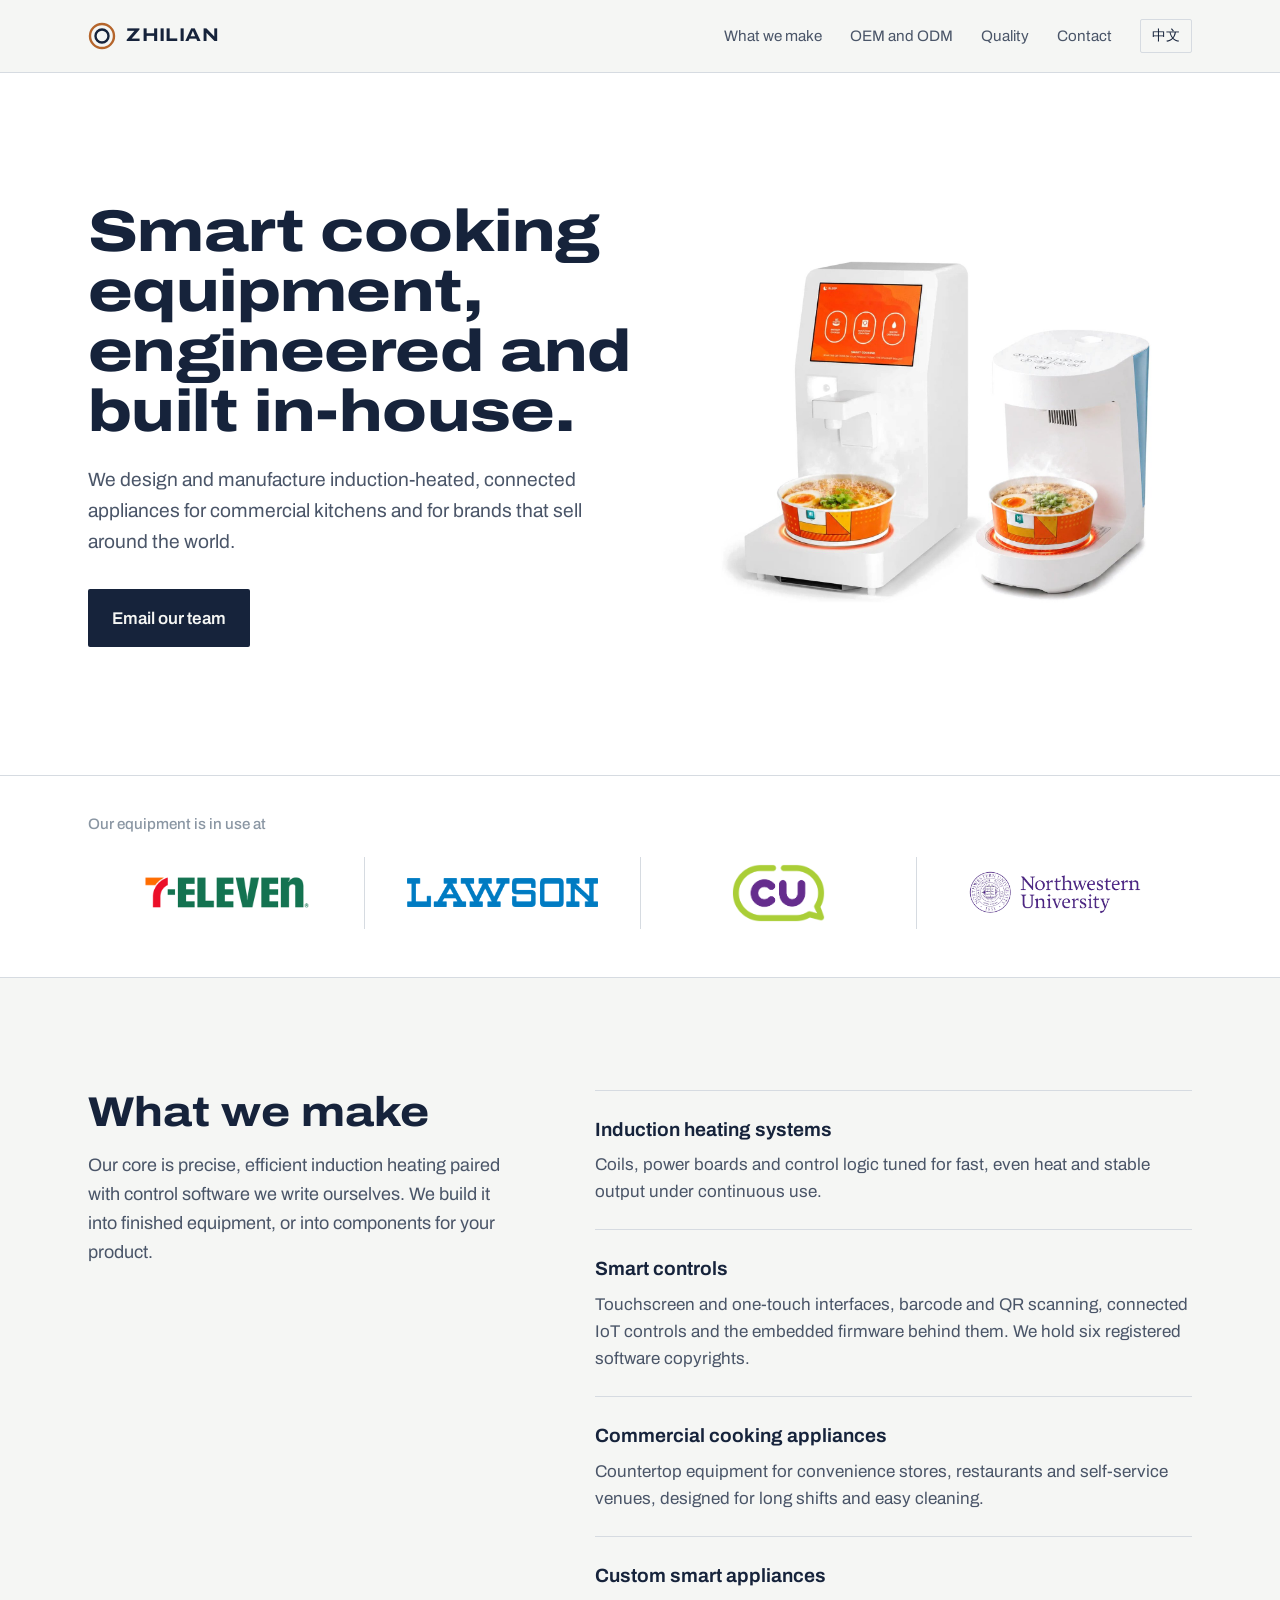
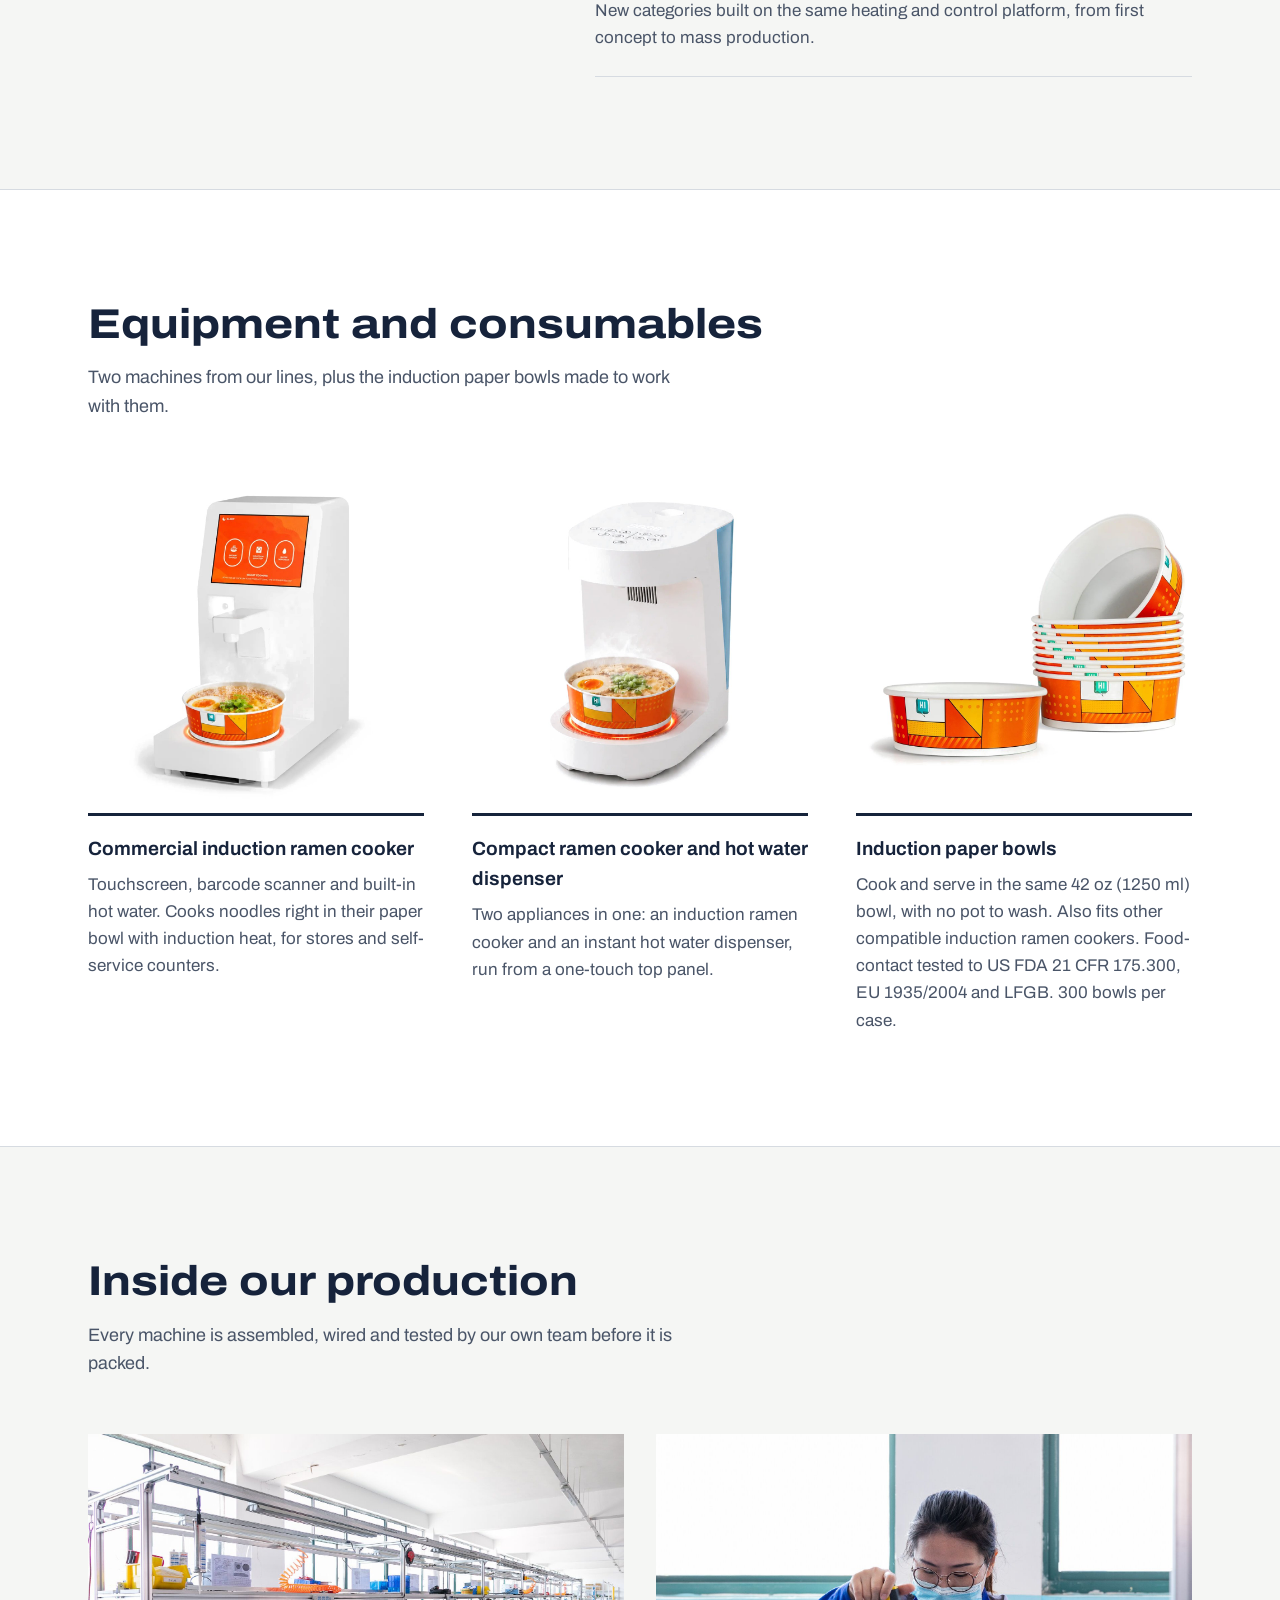
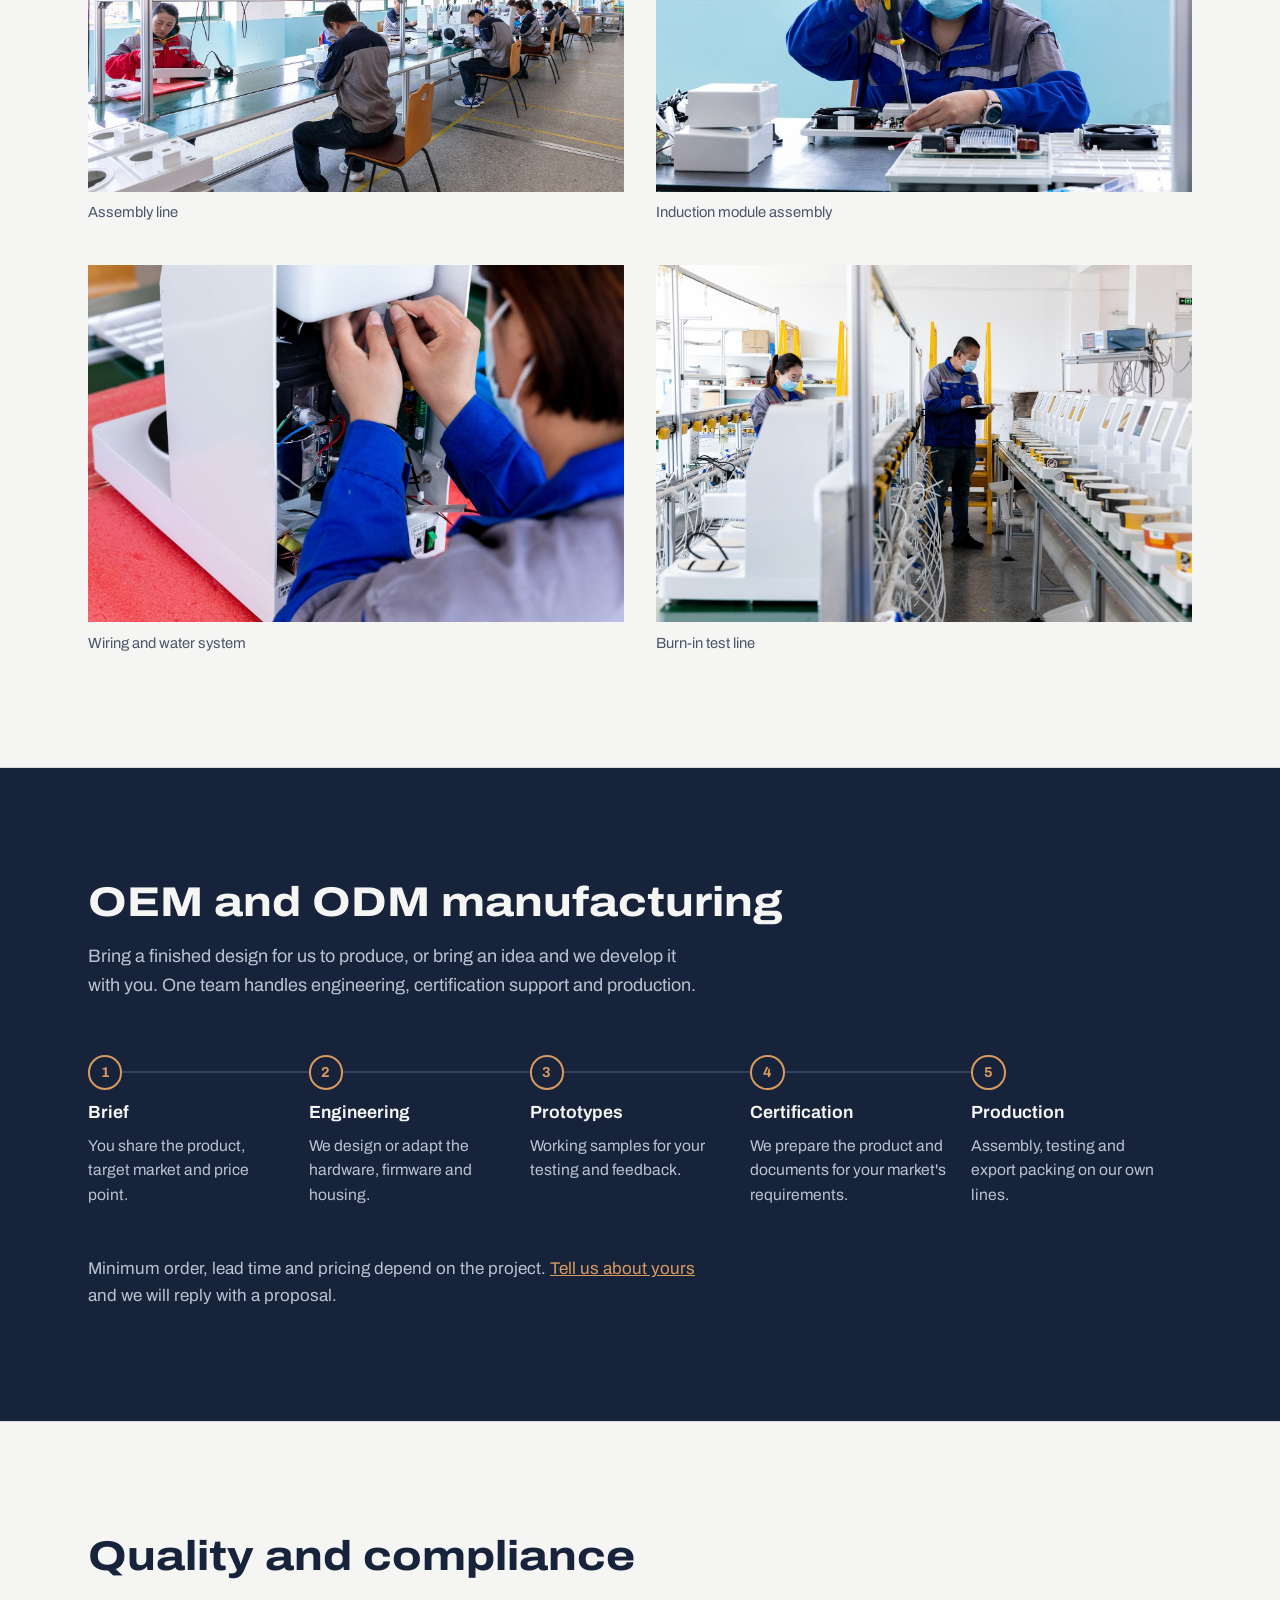
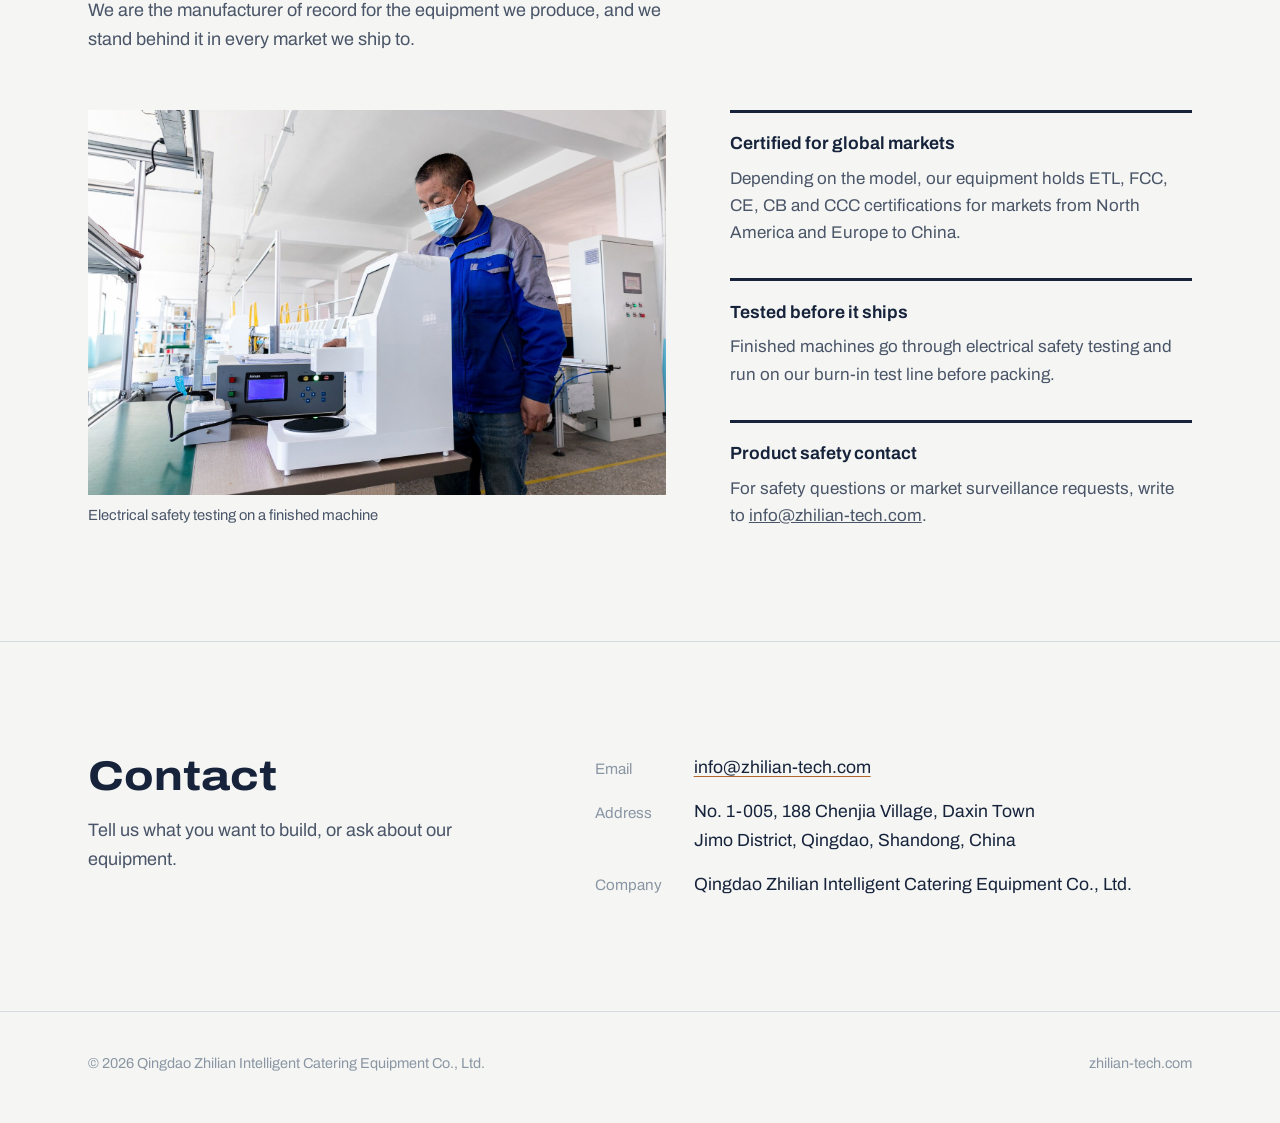
==== commit 793291c3: "Use official client logos Co-Authored-By: Claude Opus 5.5 <noreply@anthropic.com> Claude-Session: ht" ====
--- a/index.html
+++ b/index.html
@@ -157,19 +157,16 @@
 
 
 /* clients */
-.clients{border-bottom:1px solid var(--line); padding:2.75rem 0}
-.clients-h{font-size:.95rem; font-weight:500; color:var(--steel); margin:0 0 1.25rem; font-stretch:100%; letter-spacing:0}
+.clients{background:#fff; border-bottom:1px solid var(--line); padding:2.5rem 0 3rem}
+.clients-h{font-size:.95rem; font-weight:500; color:var(--steel); margin:0 0 1.5rem; font-stretch:100%; letter-spacing:0}
 .client-list{list-style:none; margin:0; padding:0; display:grid; grid-template-columns:repeat(4,minmax(0,1fr)); align-items:center}
-.client-list li{text-align:center; padding:.6rem 1rem; border-left:1px solid var(--line); color:#3E4A5C; font-weight:700; font-size:1.35rem; line-height:1.2}
+.client-list li{display:flex; align-items:center; justify-content:center; min-height:4.5rem; padding:0 1rem; border-left:1px solid var(--line)}
 .client-list li:first-child{border-left:0}
-.cl-lawson{letter-spacing:.12em}
-.cl-cu{font-size:1.6rem; letter-spacing:.04em}
-.cl-nu{font-size:1.05rem; font-weight:600; font-stretch:100%}
-@media (max-width:760px){
-  .client-list{grid-template-columns:repeat(2,minmax(0,1fr)); row-gap:.5rem}
+.client-list img{display:block; width:var(--w); height:auto; max-width:100%}
+@media (max-width:900px){
+  .client-list{grid-template-columns:repeat(2,minmax(0,1fr)); row-gap:1.25rem}
   .client-list li:nth-child(3){border-left:0}
-  .client-list li{font-size:1.15rem}
-  .cl-nu{font-size:.95rem}
+  .client-list img{width:calc(var(--w) * .82)}
 }
 </style>
 </head>
@@ -209,10 +206,10 @@
     <div class="wrap">
       <h2 id="clients-h" class="clients-h">Our equipment is in use at</h2>
       <ul class="client-list">
-        <li class="cl-711">7-Eleven</li>
-        <li class="cl-lawson">LAWSON</li>
-        <li class="cl-cu">CU</li>
-        <li class="cl-nu">Northwestern University</li>
+        <li><img src="assets/img/clients/7-eleven.png" width="456" height="91" alt="7-Eleven" style="--w:165px"></li>
+        <li><img src="assets/img/clients/lawson.png" width="600" height="91" alt="Lawson" style="--w:191px"></li>
+        <li><img src="assets/img/clients/cu.png" width="458" height="286" alt="CU" style="--w:93px"></li>
+        <li><img src="assets/img/clients/northwestern.png" width="600" height="149" alt="Northwestern University" style="--w:172px"></li>
       </ul>
     </div>
   </section>
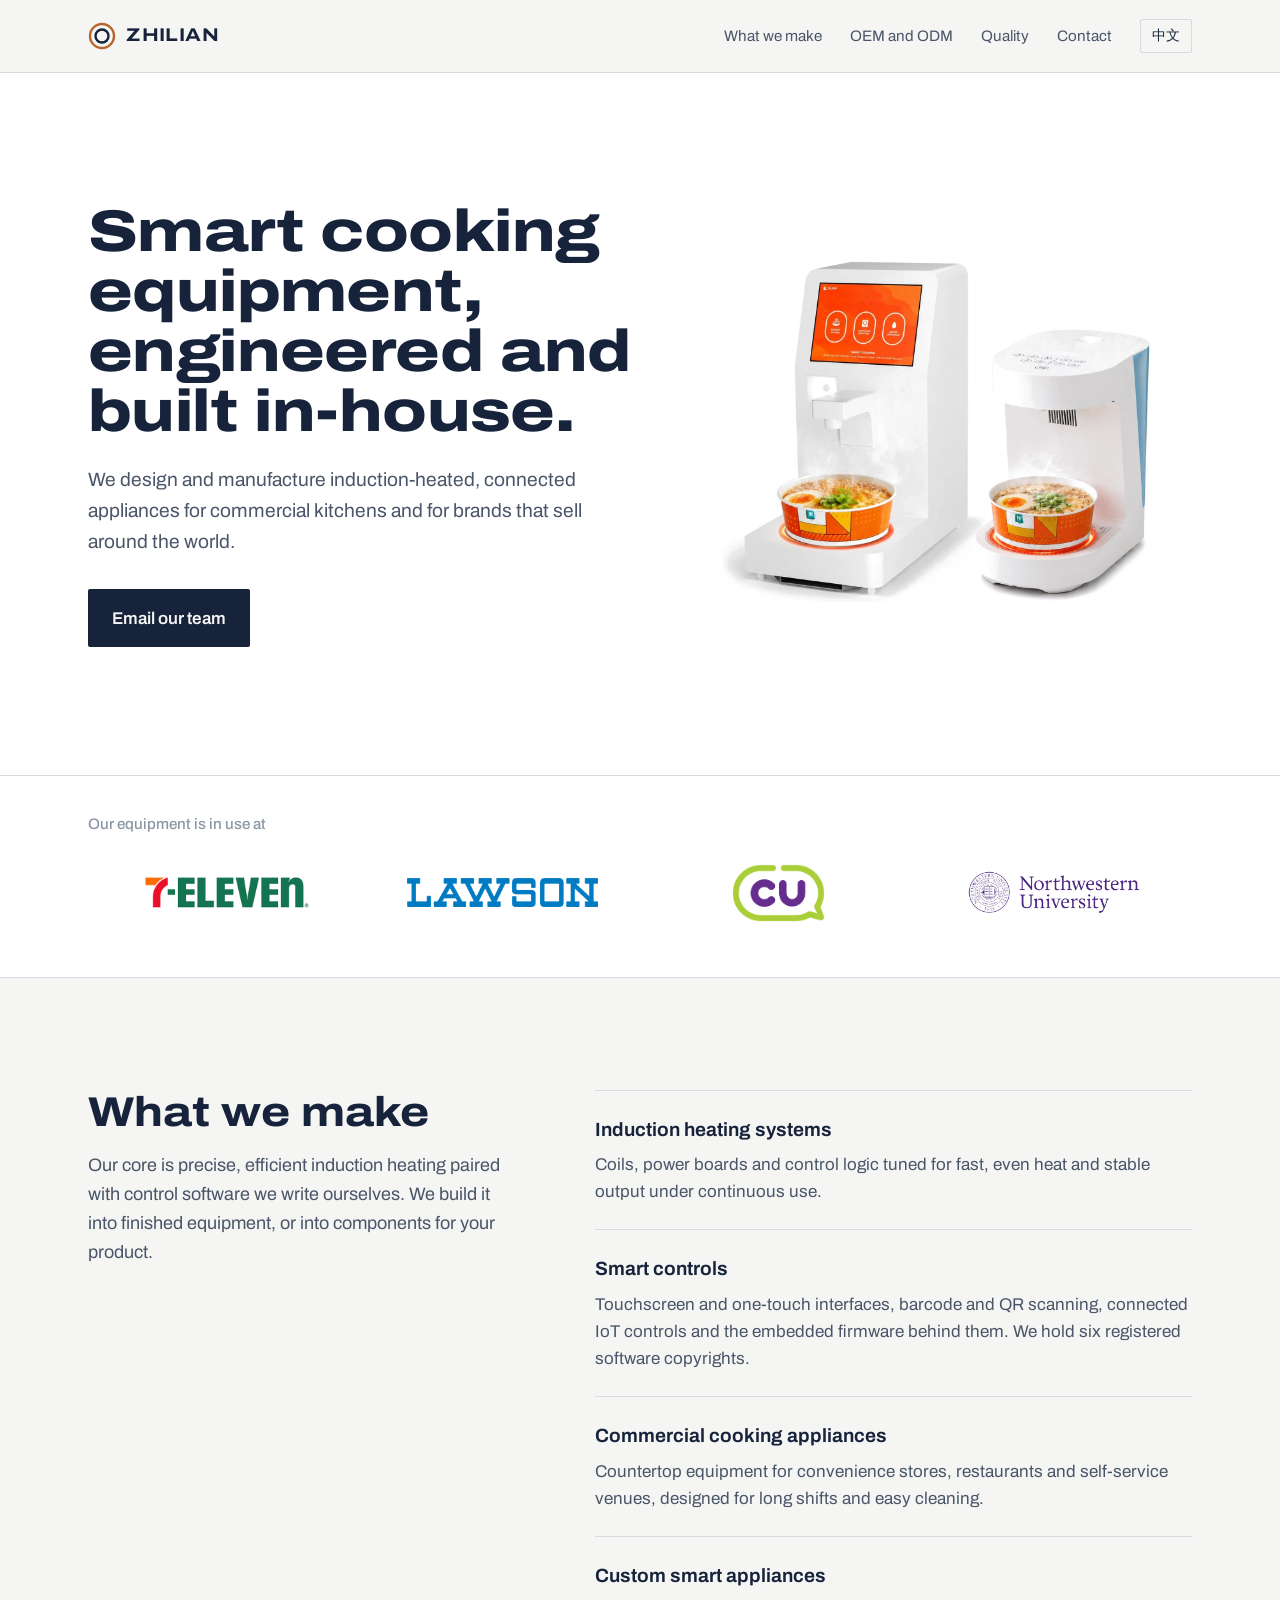
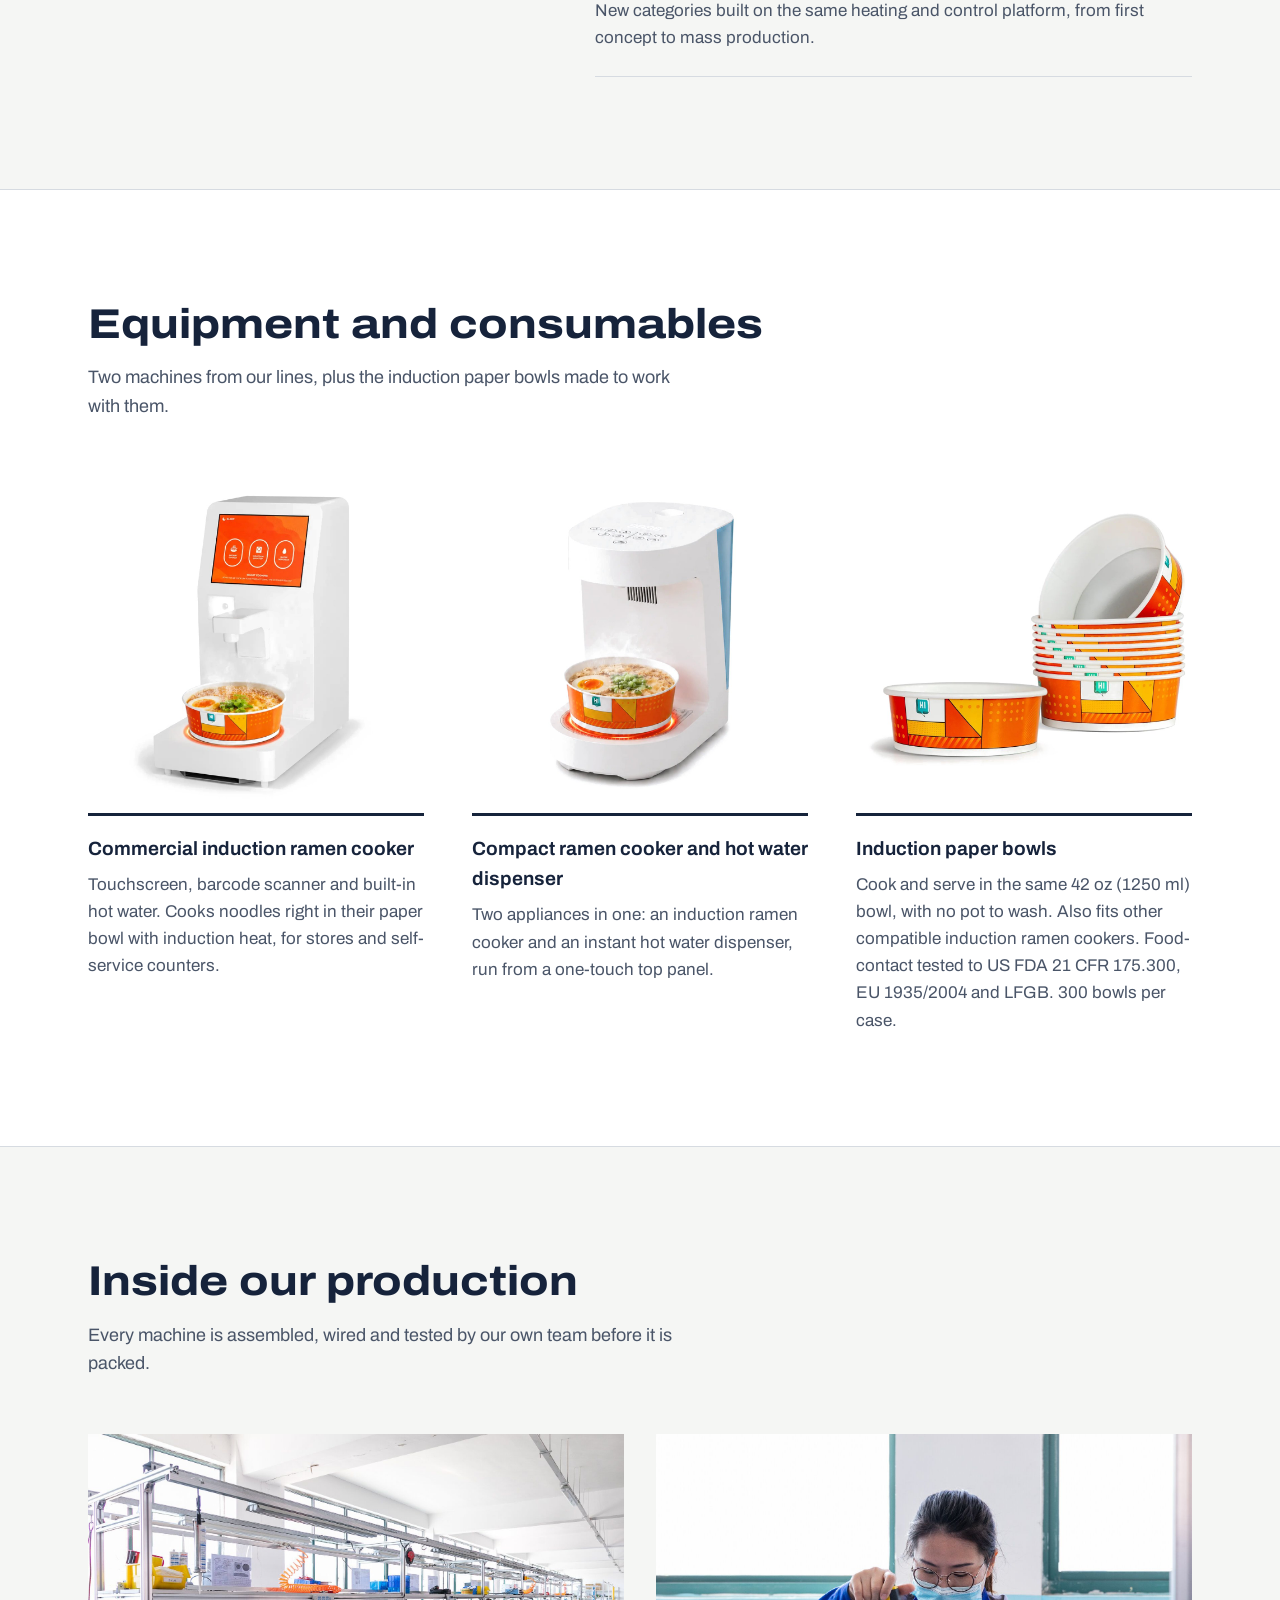
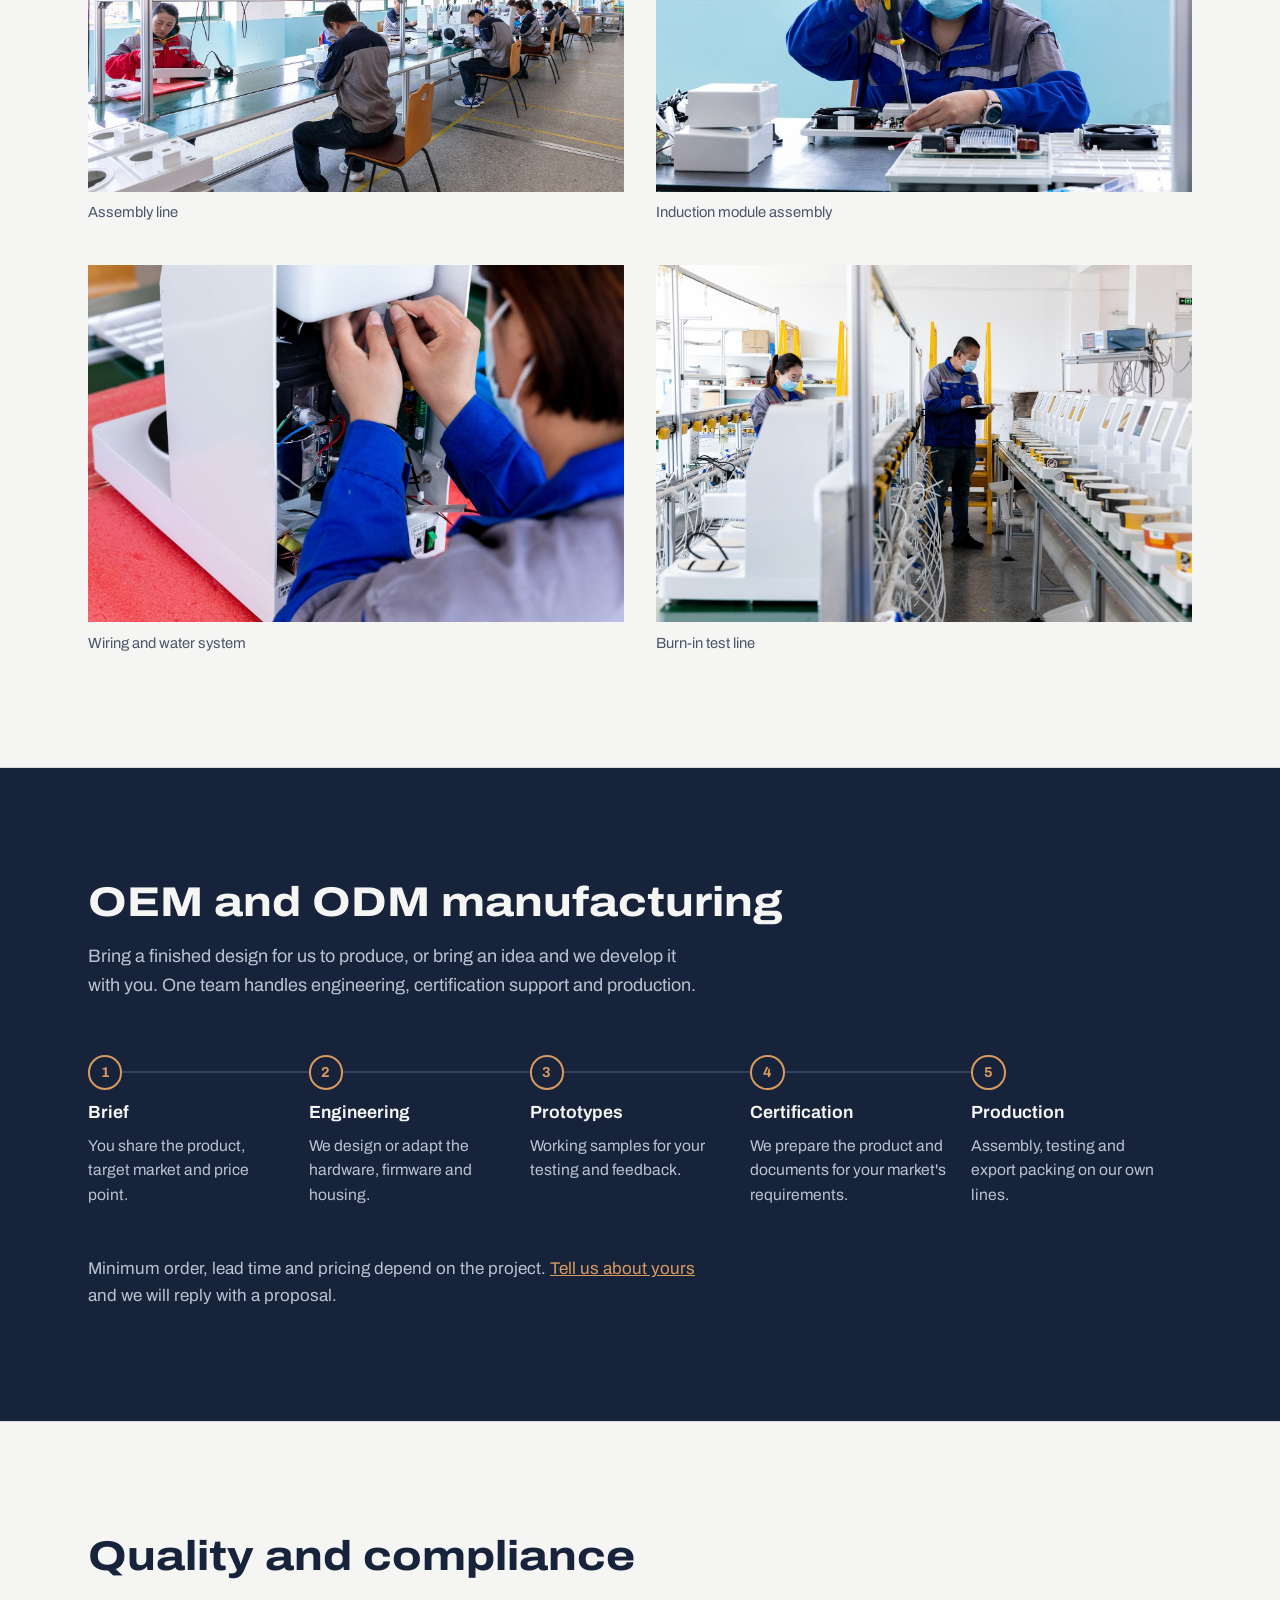
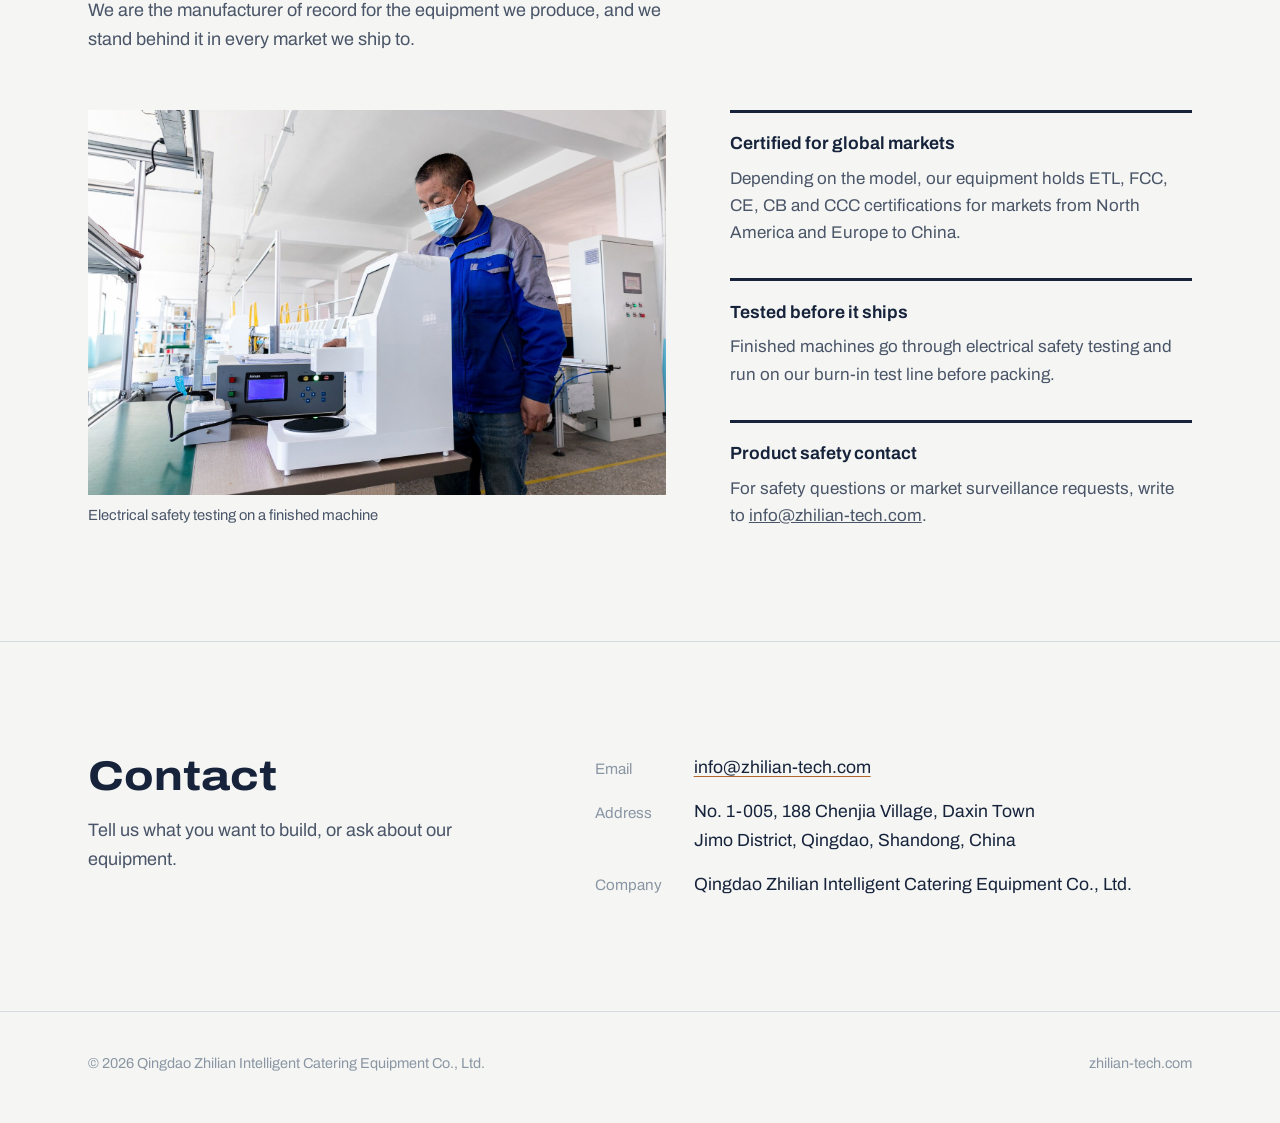
==== commit 8047e272: "Remove logo dividers; Chinese wordmark 智链智能 on Chinese page Co-Authored-By: Claude Opus 5.5 <noreply" ====
--- a/index.html
+++ b/index.html
@@ -160,14 +160,13 @@
 .clients{background:#fff; border-bottom:1px solid var(--line); padding:2.5rem 0 3rem}
 .clients-h{font-size:.95rem; font-weight:500; color:var(--steel); margin:0 0 1.5rem; font-stretch:100%; letter-spacing:0}
 .client-list{list-style:none; margin:0; padding:0; display:grid; grid-template-columns:repeat(4,minmax(0,1fr)); align-items:center}
-.client-list li{display:flex; align-items:center; justify-content:center; min-height:4.5rem; padding:0 1rem; border-left:1px solid var(--line)}
-.client-list li:first-child{border-left:0}
+.client-list li{display:flex; align-items:center; justify-content:center; min-height:4.5rem; padding:0 1rem}
 .client-list img{display:block; width:var(--w); height:auto; max-width:100%}
 @media (max-width:900px){
   .client-list{grid-template-columns:repeat(2,minmax(0,1fr)); row-gap:1.25rem}
-  .client-list li:nth-child(3){border-left:0}
   .client-list img{width:calc(var(--w) * .82)}
 }
+html[lang="zh-CN"] .mark{font-stretch:100%; letter-spacing:.06em}
 </style>
 </head>
 <body>
